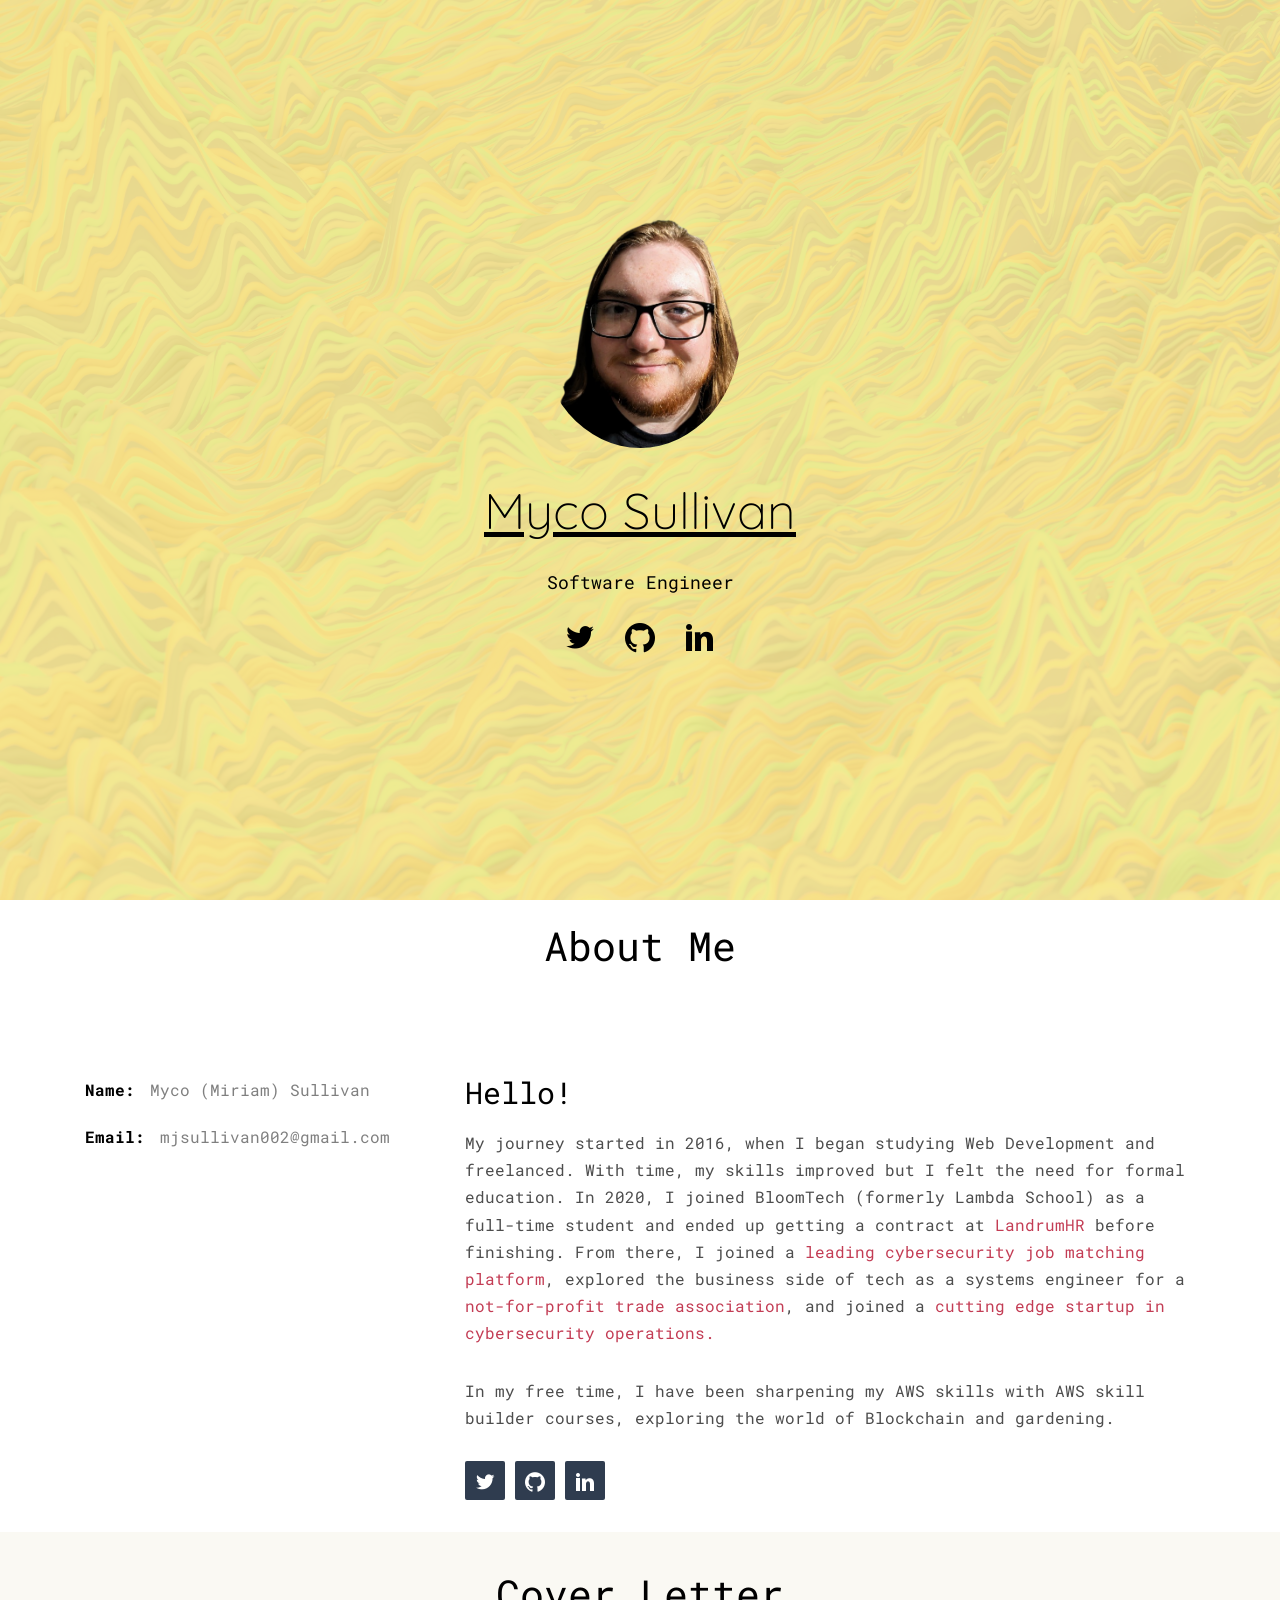
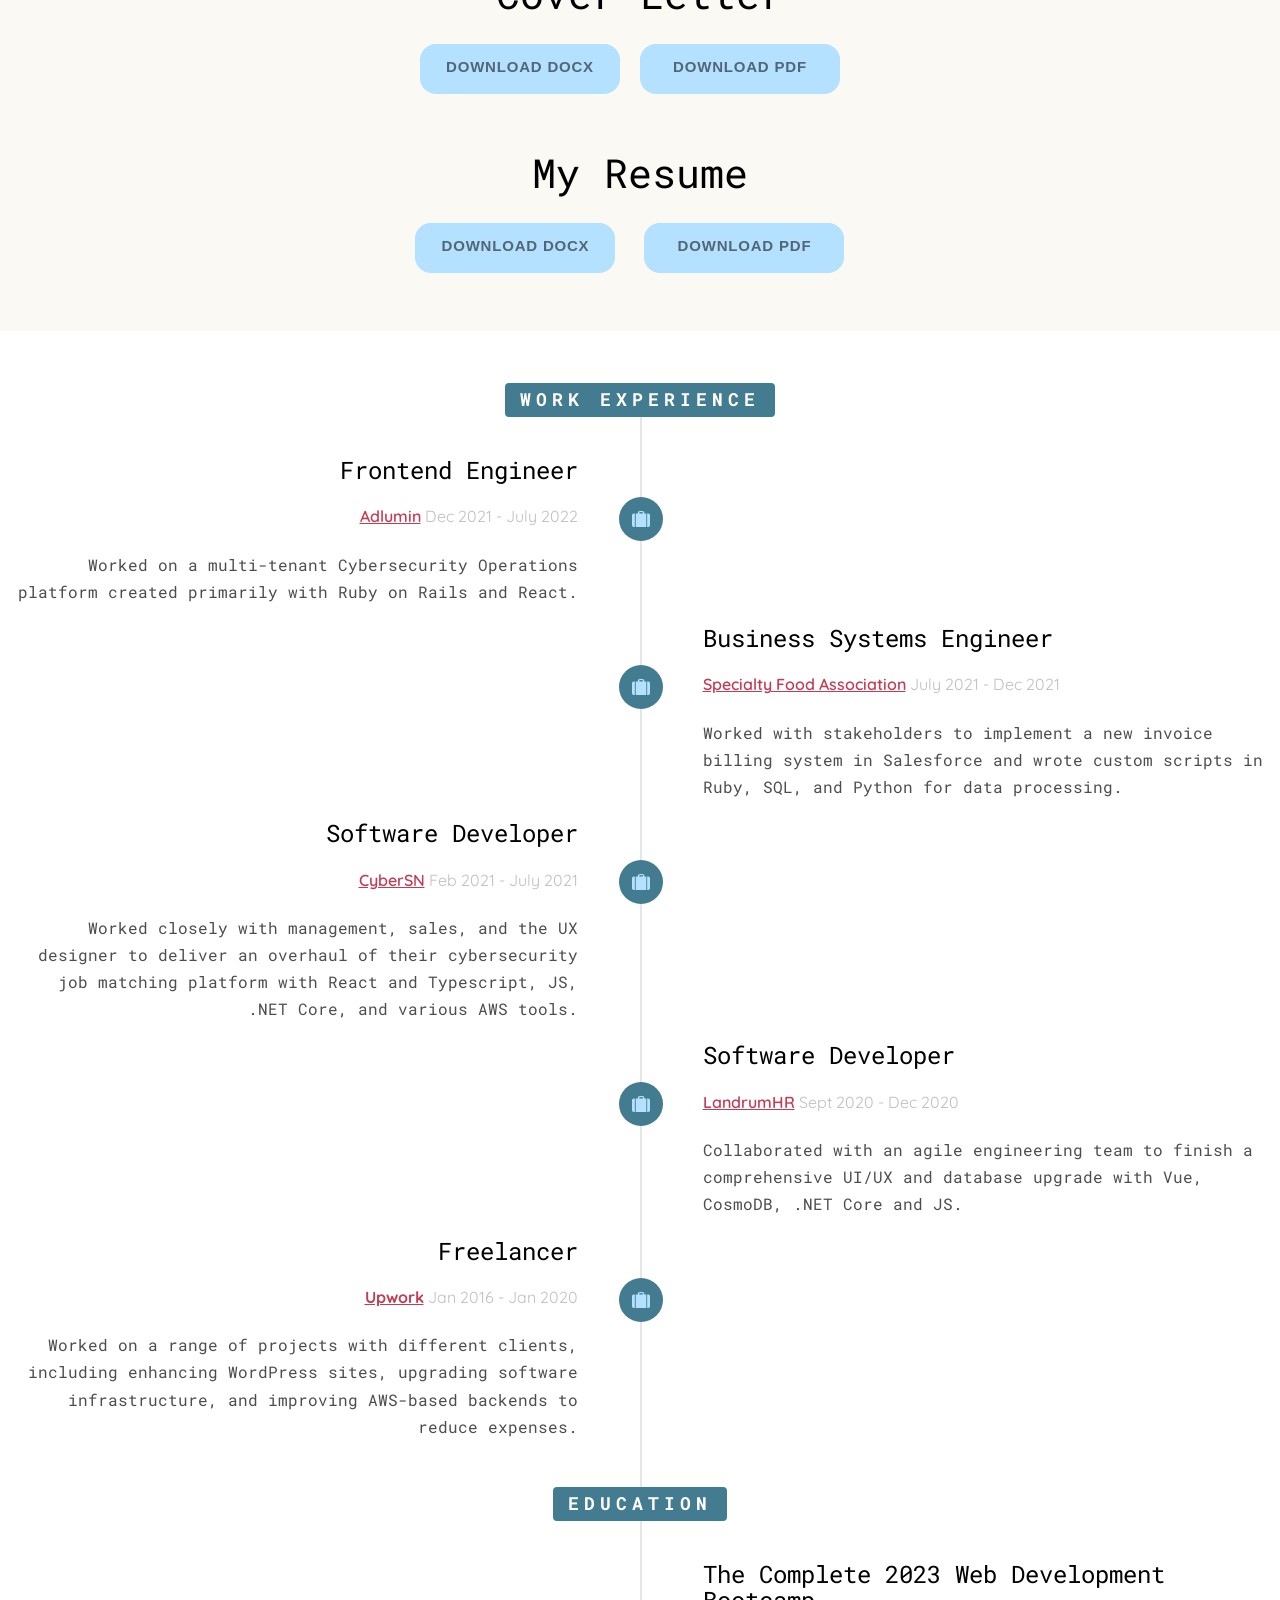
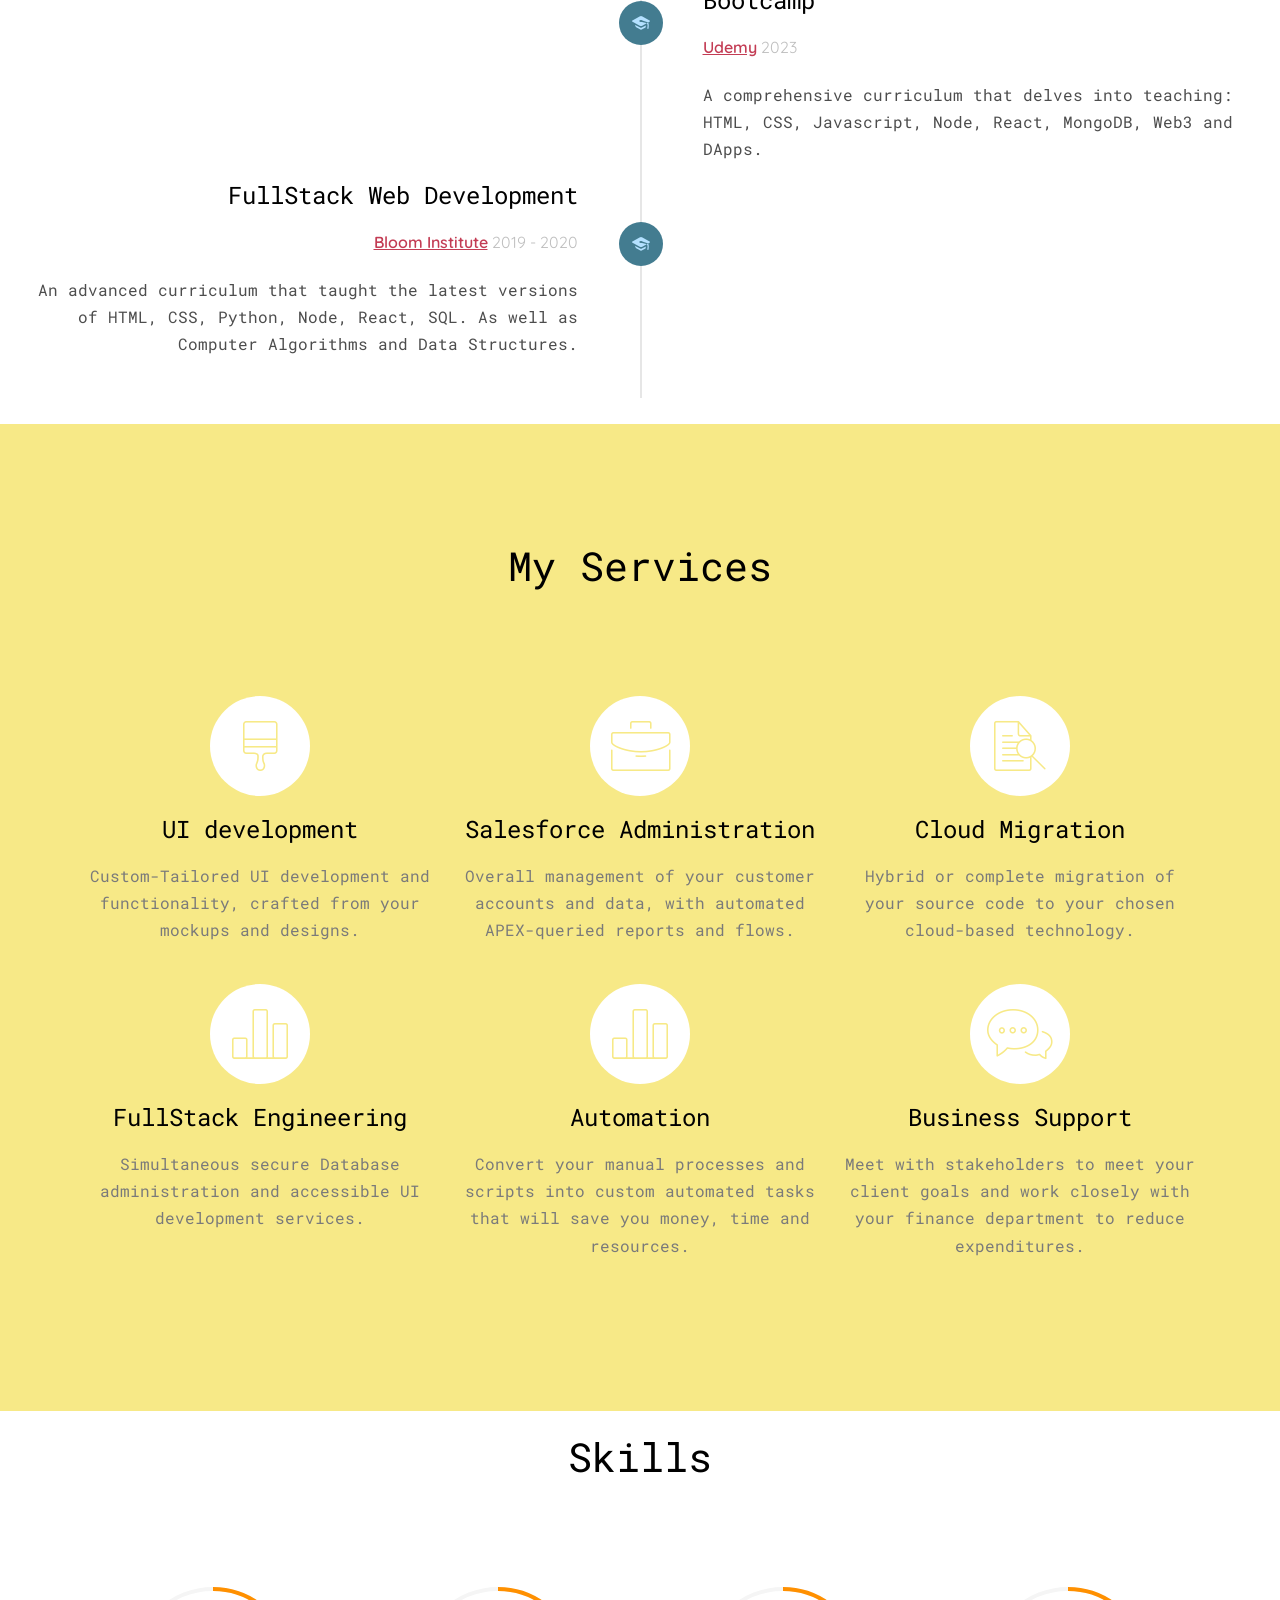
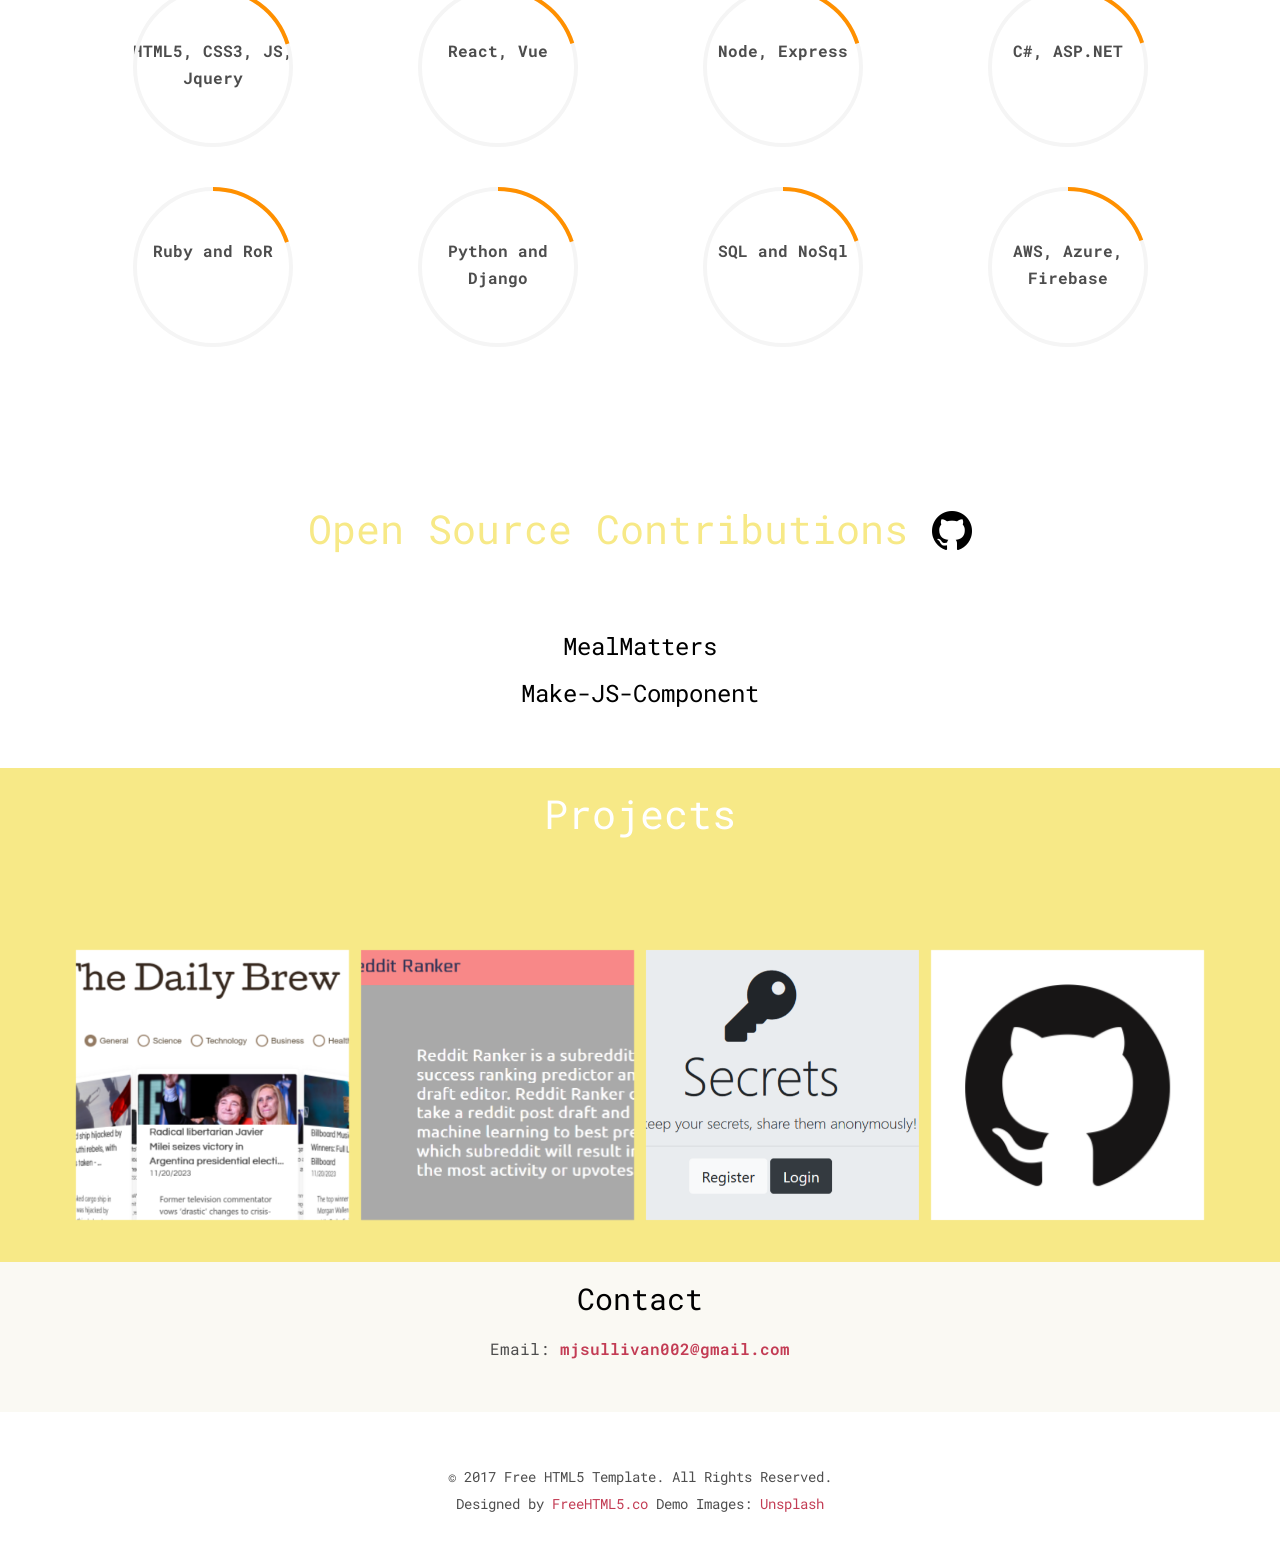
==== index.html @ 07362294 "Updated dates and added new resume" ====
<!DOCTYPE HTML>
<html>

<head>
  <meta charset="utf-8">
  <meta http-equiv="X-UA-Compatible" content="IE=edge">
  <title>Myco Sullivan Portfolio</title>
  <meta name="viewport" content="width=device-width, initial-scale=1">
  <meta name="description" content="Free HTML5 Website Template by freehtml5.co" />
  <meta name="keywords" content="free website templates, free html5, free template, free bootstrap, free website template, html5, css3, mobile first, responsive" />
  <meta name="author" content="freehtml5.co" />

  <!--
	//////////////////////////////////////////////////////

	FREE HTML5 TEMPLATE
	DESIGNED & DEVELOPED by FreeHTML5.co

	Website: 		http://freehtml5.co/
	Email: 			info@freehtml5.co
	Twitter: 		http://twitter.com/fh5co
	Facebook: 		https://www.facebook.com/fh5co

	//////////////////////////////////////////////////////
	 -->

  <!-- Facebook and Twitter integration -->
  <meta property="og:title" content="" />
  <meta property="og:image" content="" />
  <meta property="og:url" content="" />
  <meta property="og:site_name" content="" />
  <meta property="og:description" content="" />
  <meta name="twitter:title" content="" />
  <meta name="twitter:image" content="" />
  <meta name="twitter:url" content="" />
  <meta name="twitter:card" content="" />




  <!-- Animate.css -->
  <link rel="stylesheet" href="css/animate.css">
  <!-- Icomoon Icon Fonts-->
  <link rel="stylesheet" href="css/icomoon.css">
  <!-- Bootstrap  -->
  <link rel="stylesheet" href="css/bootstrap.css">

  <!-- Theme style  -->
  <link rel="stylesheet" href="css/style.css">

  <link rel="preconnect" href="https://fonts.googleapis.com">
  <link rel="preconnect" href="https://fonts.gstatic.com" crossorigin>
  <link href="https://fonts.googleapis.com/css2?family=Crete+Round&family=Open+Sans&family=Quicksand&family=Roboto+Mono:wght@300;400&display=swap" rel="stylesheet">

  <!-- Modernizr JS -->
  <script src="js/modernizr-2.6.2.min.js"></script>
  <!-- FOR IE9 below -->
  <!--[if lt IE 9]>
	<script src="js/respond.min.js"></script>
	<![endif]-->
  <style>
    .subtitleText {
      font-size: 18px !important;
    }
  </style>
</head>

<body>
  <div class="container-fluid">
    <div class="fh5co-loader"></div>
    <div id="page">
      <header id="fh5co-header" class="fh5co-cover js-fullheight full-width" role="banner" style="background-image:url(images/cover.jpg);" data-stellar-background-ratio="0.5">
        <div class="overlay"></div>
        <div class="container">
          <div class="row">
            <div class="col-md-8 col-md-offset-2 text-center">
              <div class="display-t js-fullheight">
                <div class="display-tc js-fullheight animate-box" data-animate-effect="fadeIn">
                  <div class="profile-thumb" style="background-image: url(images/compressed-nobg.png);">
                  </div>
                  <h1><span><u>Myco Sullivan</u></span></h1>
                  <h3 class="subtitleText"><span>Software Engineer</span></h3>
                  <p>
                  <ul class="fh5co-social-icons">
                    <li><a target="_blank" href="https://twitter.com/Myc_engineer"><i class="icon-twitter2"></i></a></li>
                    <li><a target="_blank" href="https://github.com/mjs001"><i class="icon-github2"></i></a></li>
                    <li><a target="_blank" href="https://www.linkedin.com/in/mycosullivan/"><i class="icon-linkedin2"></i></a></li>
                  </ul>
                  </p>
                </div>
              </div>
            </div>
          </div>
        </div>
      </header>
      <div id="fh5co-about" class="animate-box">
        <div class="container">
          <div class="row">
            <div class="col-md-8 col-md-offset-2 text-center fh5co-heading">
              <h2>About Me</h2>
            </div>
          </div>
          <div class="row">
            <div class="col-md-4">
              <ul class="info">
                <li><span class="first-block">Name:</span><span class="second-block">Myco (Miriam) Sullivan</span></li>
                <li><span class="first-block">Email:</span><span class="second-block">mjsullivan002<wbr id="lineBreakEmail">@gmail.com</span>
                </li>
              </ul>
            </div>
            <div class="col-md-8">
              <h2>Hello!</h2>
              <!--  -->

              <p>
                My journey started in 2016, when I began studying Web Development and freelanced. With time, my skills improved but I felt the need for formal education. In 2020,
                I joined BloomTech (formerly Lambda School) as a full-time student and ended up getting a contract at
                <a href="https://www.landrumhr.com/" target="_blank">LandrumHR</a> before finishing. From there, I
                joined a <a href="https://cybersn.com/" target="_blank">leading cybersecurity job matching
                  platform</a>, explored the business side of tech as a systems engineer for a <a href="https://www.specialtyfood.com/" target="_blank">not-for-profit trade association</a>, and
                joined a <a href="https://adlumin.com/" target="_blank">cutting edge startup in cybersecurity
                  operations.</a>
              </p>
              <p>In my free time, I have been sharpening my AWS skills with AWS skill builder courses,
                exploring the world of Blockchain and gardening.</p>
              <div class="row animate-box">
                <ul class="fh5co-social-icons">
                  <li><a target="_blank" href="https://twitter.com/Myc_engineer"><i class="icon-twitter2"></i></a></li>
                  <li><a target="_blank" href="https://github.com/mjs001"><i class="icon-github2"></i></a>
                  </li>
                  <li><a target="_blank" href="www.linkedin.com/in/mycosullivan"><i class="icon-linkedin2"></i></a></li>
                </ul>
              </div>
            </div>
          </div>
        </div>
        <div id="fh5c0-cover-letter-and-resume-container">
          <div id="fh5co-cover-letter" class="fh5co-bg-color">
            <div class="container">
              <div class="row animate-box">
                <div class="col-md-8 col-md-offset-2 text-center fh5co-heading cover-letter">
                  <h2>Cover Letter</h2>
                  <span class="container">
                    <a class="downloadBtn" href="https://mjs001.github.io/portfolio/cover-letter/Miriam-Sullivan-cover-letter-2024-no-phone.docx" download="Miriam-Sullivan-cover-letter-2024-no-phone.docx">Download
                      DOCX</a><a class="downloadBtn" href="https://mjs001.github.io/portfolio/cover-letter/Miriam-Sullivan-cover-letter-2024-no-phone.pdf" target="_blank" download="Miriam-Sullivan-cover-letter-2024-no-phone.pdf">Download
                      PDF</a></span>
                </div>
              </div>
            </div>
          </div>
          <div id="fh5co-resume" class="fh5co-bg-color">
            <div class="row animate-box">
              <div class="col-md-8 col-md-offset-2 text-center fh5co-heading resume">
                <h2>My Resume</h2>
                <span class="container"><a class="downloadBtn" href="https://mjs001.github.io/portfolio/resume/Miriam-Sullivan-Resume.docx" download="Miriam-Sullivan-Resume.docx">Download DOCX</a>
                  <a class="downloadBtn" href="https://mjs001.github.io/portfolio/resume/Miriam-Sullivan-Resume.pdf" target="_blank" download="Miriam-Sullivan-Resume.pdf">Download PDF</a></span>
              </div>
            </div>
          </div>
        </div>
        <div class="row">
          <div class="col-md-12 col-md-offset-0">
            <ul class="timeline">
              <li class="timeline-heading text-center animate-box">
                <div>
                  <h3>Work Experience</h3>
                </div>
              </li>
              <li class="animate-box timeline-unverted">
                <div class="timeline-badge"><i class="icon-suitcase"></i></div>
                <div class="timeline-panel">
                  <div class="timeline-heading">
                    <h3 class="timeline-title">Frontend Engineer</h3>
                    <span class="company"><a target="_blank" class="company-name" href="https://adlumin.com/"><u>Adlumin</u></a>
                      Dec 2021 - July 2022</span>
                  </div>
                  <div class="timeline-body">
                    <p>Worked on a multi-tenant Cybersecurity Operations platform
                      created
                      primarily with Ruby on Rails and React.</p>
                  </div>
                </div>
              </li>
              <li class="timeline-inverted animate-box">
                <div class="timeline-badge"><i class="icon-suitcase"></i></div>
                <div class="timeline-panel">
                  <div class="timeline-heading">
                    <h3 class="timeline-title">Business Systems Engineer</h3>
                    <span class="company"><a target="_blank" class="company-name" href="https://www.specialtyfood.com/"><u>Specialty Food
                          Association</u></a>
                      July 2021 - Dec 2021</span>
                  </div>
                  <div class="timeline-body">
                    <p>Worked with stakeholders to implement a new invoice billing
                      system in
                      Salesforce and wrote custom scripts in Ruby, SQL, and Python for
                      data
                      processing.</p>
                  </div>
                </div>
              </li>
              <li class="animate-box timeline-unverted">
                <div class="timeline-badge"><i class="icon-suitcase"></i></div>
                <div class="timeline-panel">
                  <div class="timeline-heading">
                    <h3 class="timeline-title">Software Developer</h3>
                    <span class="company"><a target="_blank" class="company-name" href="https://cybersn.com/"><u>CyberSN</u></a>
                      Feb 2021 - July 2021</span>
                  </div>
                  <div class="timeline-body">
                    <p>Worked closely with management, sales, and the UX designer to
                      deliver
                      an
                      overhaul of their cybersecurity job matching platform with React
                      and
                      Typescript, JS, .NET Core, and various AWS tools.</p>
                  </div>
                </div>
              </li>
              <li class="timeline-inverted animate-box">
                <div class="timeline-badge"><i class="icon-suitcase"></i></div>
                <div class="timeline-panel">
                  <div class="timeline-heading">
                    <h3 class="timeline-title">Software Developer</h3>
                    <span class="company"><a target="_blank" class="company-name" href="https://www.landrumhr.com/"><u>LandrumHR</u></a>
                      Sept 2020 - Dec 2020</span>
                  </div>
                  <div class="timeline-body">
                    <p>Collaborated with an agile engineering team to finish a
                      comprehensive
                      UI/UX and database upgrade with Vue, CosmoDB, .NET Core and JS.
                    </p>
                  </div>
                </div>
              </li>
              <li class="animate-box timeline-unverted">
                <div class="timeline-badge"><i class="icon-suitcase"></i></div>
                <div class="timeline-panel">
                  <div class="timeline-heading">
                    <h3 class="timeline-title">Freelancer</h3>
                    <span class="company"><u style="color: #c33c54; font-weight: bold;" class="company-name">Upwork</u>
                      Jan 2016 -
                      Jan 2020</span>
                  </div>
                  <div class="timeline-body">
                    <p>Worked on a range of projects with different clients, including enhancing WordPress sites, upgrading software infrastructure, and improving AWS-based backends to reduce expenses.</p>
                  </div>
                </div>
              </li>
              <br>
              <li class="timeline-heading text-center animate-box">
                <div>
                  <h3>Education</h3>
                </div>
              </li>
              <li class="timeline-inverted animate-box">
                <div class="timeline-badge"><i class="icon-graduation-cap"></i></div>
                <div class="timeline-panel">
                  <div class="timeline-heading">
                    <h3 class="timeline-title">The Complete 2023 Web Development
                      Bootcamp
                    </h3>
                    <span class="company"><a target="_blank" class="company-name" href="https://www.udemy.com/course/the-complete-web-development-bootcamp/"><u>Udemy</u></a>
                      2023</span>
                  </div>
                  <div class="timeline-body">
                    <p>A comprehensive curriculum that delves into teaching: HTML, CSS,
                      Javascript, Node, React, MongoDB, Web3 and DApps.</p>

                  </div>
                </div>
              </li>
              <li class="animate-box timeline-unverted">
                <div class="timeline-badge"><i class="icon-graduation-cap"></i></div>
                <div class="timeline-panel">
                  <div class="timeline-heading">
                    <h3 class="timeline-title">FullStack Web Development</h3>
                    <span class="company"><a target="_blank" class="company-name" href="https://www.bloomtech.com/"><u>Bloom Institute</u></a>
                      2019
                      - 2020</span>
                  </div>
                  <div class="timeline-body">
                    <p>An advanced curriculum that taught the latest versions of HTML,
                      CSS,
                      Python, Node, React, SQL. As well as Computer Algorithms and
                      Data
                      Structures.</p>
                  </div>
                </div>
              </li>
            </ul>
          </div>
        </div>
      </div>
      <div id="fh5co-features" class="animate-box">
        <div class="container">
          <div class="services-padding">
            <div class="row">
              <div class="col-md-8 col-md-offset-2 text-center fh5co-heading">
                <h2>My Services</h2>
              </div>
            </div>
            <div class="row">
              <div class="col-md-4 text-center">
                <div class="feature-left">
                  <span class="icon">
                    <i class="icon-paintbrush"></i>
                  </span>
                  <div class="feature-copy">
                    <h3>UI development</h3>
                    <p>Custom-Tailored UI development and functionality, crafted from your
                      mockups
                      and designs.</p>
                  </div>
                </div>
              </div>

              <div class="col-md-4 text-center">
                <div class="feature-left">
                  <span class="icon">
                    <i class="icon-briefcase"></i>
                  </span>
                  <div class="feature-copy">
                    <h3>Salesforce Administration</h3>
                    <p>Overall management of your customer accounts and data, with automated
                      APEX-queried reports and flows.</p>
                  </div>
                </div>

              </div>
              <div class="col-md-4 text-center">
                <div class="feature-left">
                  <span class="icon">
                    <i class="icon-search"></i>
                  </span>
                  <div class="feature-copy">
                    <h3>Cloud Migration</h3>
                    <p>Hybrid or complete migration of your source code to your chosen
                      cloud-based
                      technology.</p>
                  </div>
                </div>
              </div>
            </div>


            <div class="row">
              <div class="col-md-4 text-center">

                <div class="feature-left">
                  <span class="icon">
                    <i class="icon-bargraph"></i>
                  </span>
                  <div class="feature-copy">
                    <h3>FullStack Engineering</h3>
                    <p>Simultaneous secure Database administration and accessible UI
                      development
                      services.</p>
                  </div>
                </div>

              </div>


              <div class="col-md-4 text-center">

                <div class="feature-left">
                  <span class="icon">
                    <i class="icon-bargraph"></i>
                  </span>
                  <div class="feature-copy">
                    <h3>Automation</h3>
                    <p>Convert your manual processes and scripts into custom automated tasks
                      that
                      will save you money, time and resources.</p>
                  </div>
                </div>
              </div>

              <div class="col-md-4 text-center">
                <div class="feature-left">
                  <span class="icon">
                    <i class="icon-chat"></i>
                  </span>
                  <div class="feature-copy">
                    <h3>Business Support</h3>
                    <p>Meet with stakeholders to meet your client goals and work closely
                      with
                      your
                      finance department to reduce expenditures.</p>
                  </div>
                </div>
              </div>
            </div>
          </div>
        </div>
      </div>
      <div id="fh5co-skills" class="animate-box">
        <div class="container">
          <div class="row">
            <div class="col-md-8 col-md-offset-2 text-center fh5co-heading">
              <h2>Skills</h2>
            </div>
          </div>
          <div class="row row-pb-md">
            <div class="col-md-3 col-sm-6 col-xs-12 text-center">
              <div class="chart" data-percent="100"><span><strong>HTML5, CSS3, JS,
                    Jquery</strong></span>
              </div>
            </div>
            <div class="col-md-3 col-sm-6 col-xs-12 text-center">
              <div class="chart" data-percent="100"><span><strong>React, Vue</strong></span></div>
            </div>
            <div class="col-md-3 col-sm-6 col-xs-12 text-center">
              <div class="chart" data-percent="100"><span><strong>Node, Express</strong></span>
              </div>
            </div>
            <div class="col-md-3 col-sm-6 col-xs-12 text-center">
              <div class="chart" data-percent="100"><span><strong>C#, ASP.NET</strong></span>
              </div>
            </div>
            <div class="col-md-3 col-sm-6 col-xs-12 text-center">
              <div class="chart" data-percent="100"><span><strong>Ruby and RoR</strong></span>
              </div>
            </div>
            <div class="col-md-3 col-sm-6 col-xs-12 text-center">
              <div class="chart" data-percent="100"><span><strong>Python and
                    Django</strong></span>
              </div>
            </div>
            <div class="col-md-3 col-sm-6 col-xs-12 text-center">
              <div class="chart" data-percent="100"><span><strong>SQL and NoSql</strong></span>
              </div>
            </div>
            <div class="col-md-3 col-sm-6 col-xs-12 text-center">
              <div class="chart" data-percent="100"><span><strong>AWS, Azure,
                    Firebase</strong></span>
              </div>
            </div>
          </div>
        </div>
      </div>
    </div>
    <!-- OPEN SOURCE -->
    <!-- marker -->
    <div id="fh5co-open-source">
      <div class="container">
        <div class="services-padding">
          <div class="row">
            <div class="col-md-8 col-md-offset-2 text-center fh5co-heading">
              <h2>Open Source Contributions <a class="github-big" target="_blank" href="https://github.com/mjs001"><i class="icon-github2"></i></a></h2>

            </div>
            <div class="row">
              <ul class="col-md-8 col-md-offset-2 text-center">
                <li>
                  <a href="https://github.com/AnupK1234/MealMatters" target="_blank">
                    <h3 class="oSource">MealMatters</h3>
                  </a>
                </li>
                <li>
                  <a href="https://github.com/Giuliano1993/make-js-component" target="_blank">
                    <h3 class="oSource">Make-JS-Component</h3>
                  </a>
                </li>
              </ul>
            </div>
          </div>
        </div>
      </div>
    </div>
    <div id="fh5co-work" class="fh5co-bg-dark">
      <div class="container">
        <div class="row animate-box">
          <div class="col-md-8 col-md-offset-2 text-center fh5co-heading">
            <h2>Projects</h2>
          </div>
        </div>
        <!-- NEEDS WORK -->
        <div class="row">
          <div class="col-md-3 text-center col-padding animate-box">
            <a href="https://thedailybrew.onrender.com/" target="_blank" class="work" style="background-image: url('images/dailyBrew.png');">
              <div class="desc">
                <h3>The Daily Brew</h3>
              </div>
            </a>
          </div>
          <div class="col-md-3 text-center col-padding animate-box">
            <a href="https://reddit-ranker.netlify.app/" target="_blank" class="work" style="background-image: url('images/redditRanker.png');">
              <div class="desc">
                <h3>Reddit Ranker</h3>
              </div>
            </a>
          </div>
          <div class="col-md-3 text-center col-padding animate-box">
            <a href="https://github.com/mjs001/Secrets-oauth-test" target="_blank" class="work" style="background-image: url(images/68747470733a2f2f692e6962622e636f2f67334c4b7936632f736563726574732d6f617574682e706e67.png);">
              <div class="desc">
                <h3>Secrets Oauth</h3>
              </div>
            </a>
          </div>
          <div class="col-md-3 text-center col-padding animate-box">
            <a href="https://github.com/mjs001" target="_blank" class="work" style="background-image: url(images/github.png);">
              <div class="desc">
                <h3>See More on my Github</h3>
              </div>
            </a>
          </div>
        </div>
      </div>
    </div>

    <div id="fh5co-consult">
      <div>
        <h2 class="text-center">Contact</h2>
        <p class="email text-center">Email: <a class="contact" href="mailto:mjsullivan002@gmail.com">mjsullivan002@gmail.com</a></p>
      </div>
    </div>
    <div id="fh5co-footer">
      <div class="container">
        <div class="row">
          <div class="col-md-12">
            <small>&copy; 2017 Free HTML5 Template. All Rights Reserved. <br>Designed by <a href="http://freehtml5.co" target="_blank">FreeHTML5.co</a> Demo Images: <a href="http://unsplash.com" target="_blank">Unsplash</a></small>
          </div>
        </div>
      </div>
    </div>


    <div class="gototop js-top">
      <a href="#" class="js-gotop"><i class="icon-arrow-up22"></i></a>
    </div>
  </div>
  <!-- jQuery -->
  <script src="js/jquery.min.js"></script>
  <!-- jQuery Easing -->
  <script src="js/jquery.easing.1.3.js"></script>
  <!-- Bootstrap -->
  <script src="js/bootstrap.min.js"></script>
  <!-- Waypoints -->
  <script src="js/jquery.waypoints.min.js"></script>
  <!-- Stellar Parallax -->
  <script src="js/jquery.stellar.min.js"></script>
  <!-- Easy PieChart -->
  <script src="js/jquery.easypiechart.min.js"></script>
  <!-- Main -->
  <script src="js/main.js"></script>

</body>

</html>
---- css/icomoon.css ----
@font-face {
    font-family: 'icomoon';
    src:    url('fonts/icomoon.eot?1oniuf');
    src:    url('fonts/icomoon.eot?1oniuf#iefix') format('embedded-opentype'),
        url('fonts/icomoon.ttf?1oniuf') format('truetype'),
        url('fonts/icomoon.woff?1oniuf') format('woff'),
        url('fonts/icomoon.svg?1oniuf#icomoon') format('svg');
    font-weight: normal;
    font-style: normal;
}

[class^="icon-"], [class*=" icon-"] {
    /* use !important to prevent issues with browser extensions that change fonts */
    font-family: 'icomoon' !important;
    speak: none;
    font-style: normal;
    font-weight: normal;
    font-variant: normal;
    text-transform: none;
    line-height: 1;

    /* Better Font Rendering =========== */
    -webkit-font-smoothing: antialiased;
    -moz-osx-font-smoothing: grayscale;
}

.icon-mobile:before {
    content: "\e000";
}
.icon-laptop:before {
    content: "\e001";
}
.icon-desktop:before {
    content: "\e002";
}
.icon-tablet:before {
    content: "\e003";
}
.icon-phone:before {
    content: "\e004";
}
.icon-document:before {
    content: "\e005";
}
.icon-documents:before {
    content: "\e006";
}
.icon-search:before {
    content: "\e007";
}
.icon-clipboard:before {
    content: "\e008";
}
.icon-newspaper:before {
    content: "\e009";
}
.icon-notebook:before {
    content: "\e00a";
}
.icon-book-open:before {
    content: "\e00b";
}
.icon-browser:before {
    content: "\e00c";
}
.icon-calendar:before {
    content: "\e00d";
}
.icon-presentation:before {
    content: "\e00e";
}
.icon-picture:before {
    content: "\e00f";
}
.icon-pictures:before {
    content: "\e010";
}
.icon-video:before {
    content: "\e011";
}
.icon-camera:before {
    content: "\e012";
}
.icon-printer:before {
    content: "\e013";
}
.icon-toolbox:before {
    content: "\e014";
}
.icon-briefcase:before {
    content: "\e015";
}
.icon-wallet:before {
    content: "\e016";
}
.icon-gift:before {
    content: "\e017";
}
.icon-bargraph:before {
    content: "\e018";
}
.icon-grid:before {
    content: "\e019";
}
.icon-expand:before {
    content: "\e01a";
}
.icon-focus:before {
    content: "\e01b";
}
.icon-edit:before {
    content: "\e01c";
}
.icon-adjustments:before {
    content: "\e01d";
}
.icon-ribbon:before {
    content: "\e01e";
}
.icon-hourglass:before {
    content: "\e01f";
}
.icon-lock:before {
    content: "\e020";
}
.icon-megaphone:before {
    content: "\e021";
}
.icon-shield:before {
    content: "\e022";
}
.icon-trophy:before {
    content: "\e023";
}
.icon-flag:before {
    content: "\e024";
}
.icon-map:before {
    content: "\e025";
}
.icon-puzzle:before {
    content: "\e026";
}
.icon-basket:before {
    content: "\e027";
}
.icon-envelope:before {
    content: "\e028";
}
.icon-streetsign:before {
    content: "\e029";
}
.icon-telescope:before {
    content: "\e02a";
}
.icon-gears:before {
    content: "\e02b";
}
.icon-key:before {
    content: "\e02c";
}
.icon-paperclip:before {
    content: "\e02d";
}
.icon-attachment:before {
    content: "\e02e";
}
.icon-pricetags:before {
    content: "\e02f";
}
.icon-lightbulb:before {
    content: "\e030";
}
.icon-layers:before {
    content: "\e031";
}
.icon-pencil:before {
    content: "\e032";
}
.icon-tools:before {
    content: "\e033";
}
.icon-tools-2:before {
    content: "\e034";
}
.icon-scissors:before {
    content: "\e035";
}
.icon-paintbrush:before {
    content: "\e036";
}
.icon-magnifying-glass:before {
    content: "\e037";
}
.icon-circle-compass:before {
    content: "\e038";
}
.icon-linegraph:before {
    content: "\e039";
}
.icon-mic:before {
    content: "\e03a";
}
.icon-strategy:before {
    content: "\e03b";
}
.icon-beaker:before {
    content: "\e03c";
}
.icon-caution:before {
    content: "\e03d";
}
.icon-recycle:before {
    content: "\e03e";
}
.icon-anchor:before {
    content: "\e03f";
}
.icon-profile-male:before {
    content: "\e040";
}
.icon-profile-female:before {
    content: "\e041";
}
.icon-bike:before {
    content: "\e042";
}
.icon-wine:before {
    content: "\e043";
}
.icon-hotairballoon:before {
    content: "\e044";
}
.icon-globe:before {
    content: "\e045";
}
.icon-genius:before {
    content: "\e046";
}
.icon-map-pin:before {
    content: "\e047";
}
.icon-dial:before {
    content: "\e048";
}
.icon-chat:before {
    content: "\e049";
}
.icon-heart:before {
    content: "\e04a";
}
.icon-cloud:before {
    content: "\e04b";
}
.icon-upload:before {
    content: "\e04c";
}
.icon-download:before {
    content: "\e04d";
}
.icon-target:before {
    content: "\e04e";
}
.icon-hazardous:before {
    content: "\e04f";
}
.icon-piechart:before {
    content: "\e050";
}
.icon-speedometer:before {
    content: "\e051";
}
.icon-global:before {
    content: "\e052";
}
.icon-compass:before {
    content: "\e053";
}
.icon-lifesaver:before {
    content: "\e054";
}
.icon-clock:before {
    content: "\e055";
}
.icon-aperture:before {
    content: "\e056";
}
.icon-quote:before {
    content: "\e057";
}
.icon-scope:before {
    content: "\e058";
}
.icon-alarmclock:before {
    content: "\e059";
}
.icon-refresh:before {
    content: "\e05a";
}
.icon-happy:before {
    content: "\e05b";
}
.icon-sad:before {
    content: "\e05c";
}
.icon-facebook:before {
    content: "\e05d";
}
.icon-twitter:before {
    content: "\e05e";
}
.icon-googleplus:before {
    content: "\e05f";
}
.icon-rss:before {
    content: "\e060";
}
.icon-tumblr:before {
    content: "\e061";
}
.icon-linkedin:before {
    content: "\e062";
}
.icon-dribbble:before {
    content: "\e063";
}
.icon-box2:before {
    content: "\ea82";
}
.icon-write:before {
    content: "\ea83";
}
.icon-clock2:before {
    content: "\ea84";
}
.icon-reply2:before {
    content: "\ea85";
}
.icon-reply-all2:before {
    content: "\ea86";
}
.icon-forward2:before {
    content: "\ea87";
}
.icon-flag2:before {
    content: "\ea88";
}
.icon-search2:before {
    content: "\ea89";
}
.icon-trash2:before {
    content: "\ea8a";
}
.icon-envelope2:before {
    content: "\ea8b";
}
.icon-bubble:before {
    content: "\ea8c";
}
.icon-bubbles:before {
    content: "\ea8d";
}
.icon-user2:before {
    content: "\ea8e";
}
.icon-users2:before {
    content: "\ea8f";
}
.icon-cloud2:before {
    content: "\ea90";
}
.icon-download2:before {
    content: "\ea91";
}
.icon-upload2:before {
    content: "\ea92";
}
.icon-rain:before {
    content: "\ea93";
}
.icon-sun:before {
    content: "\ea94";
}
.icon-moon2:before {
    content: "\ea95";
}
.icon-bell2:before {
    content: "\ea96";
}
.icon-folder2:before {
    content: "\ea97";
}
.icon-pin2:before {
    content: "\ea98";
}
.icon-sound2:before {
    content: "\ea99";
}
.icon-microphone:before {
    content: "\ea9a";
}
.icon-camera2:before {
    content: "\ea9b";
}
.icon-image2:before {
    content: "\ea9c";
}
.icon-cog2:before {
    content: "\ea9d";
}
.icon-calendar2:before {
    content: "\ea9e";
}
.icon-book2:before {
    content: "\ea9f";
}
.icon-map-marker:before {
    content: "\eaa0";
}
.icon-store:before {
    content: "\eaa1";
}
.icon-support:before {
    content: "\eaa2";
}
.icon-tag2:before {
    content: "\eaa3";
}
.icon-heart2:before {
    content: "\eaa4";
}
.icon-video-camera:before {
    content: "\eaa5";
}
.icon-trophy2:before {
    content: "\eaa6";
}
.icon-cart:before {
    content: "\eaa7";
}
.icon-eye2:before {
    content: "\eaa8";
}
.icon-cancel:before {
    content: "\eaa9";
}
.icon-chart:before {
    content: "\eaaa";
}
.icon-target2:before {
    content: "\eaab";
}
.icon-printer2:before {
    content: "\eaac";
}
.icon-location2:before {
    content: "\eaad";
}
.icon-bookmark2:before {
    content: "\eaae";
}
.icon-monitor:before {
    content: "\eaaf";
}
.icon-cross2:before {
    content: "\eab0";
}
.icon-plus2:before {
    content: "\eab1";
}
.icon-left:before {
    content: "\eab2";
}
.icon-up:before {
    content: "\eab3";
}
.icon-browser2:before {
    content: "\eab4";
}
.icon-windows:before {
    content: "\eab5";
}
.icon-switch2:before {
    content: "\eab6";
}
.icon-dashboard:before {
    content: "\eab7";
}
.icon-play:before {
    content: "\eab8";
}
.icon-fast-forward:before {
    content: "\eab9";
}
.icon-next:before {
    content: "\eaba";
}
.icon-refresh2:before {
    content: "\eabb";
}
.icon-film:before {
    content: "\eabc";
}
.icon-home2:before {
    content: "\eabd";
}
.icon-add-to-list:before {
    content: "\e901";
}
.icon-classic-computer:before {
    content: "\e902";
}
.icon-controller-fast-backward:before {
    content: "\e903";
}
.icon-creative-commons-attribution:before {
    content: "\e904";
}
.icon-creative-commons-noderivs:before {
    content: "\e905";
}
.icon-creative-commons-noncommercial-eu:before {
    content: "\e906";
}
.icon-creative-commons-noncommercial-us:before {
    content: "\e907";
}
.icon-creative-commons-public-domain:before {
    content: "\e908";
}
.icon-creative-commons-remix:before {
    content: "\e909";
}
.icon-creative-commons-share:before {
    content: "\e90a";
}
.icon-creative-commons-sharealike:before {
    content: "\e90b";
}
.icon-creative-commons:before {
    content: "\e90c";
}
.icon-document-landscape:before {
    content: "\e90d";
}
.icon-remove-user:before {
    content: "\e90e";
}
.icon-warning:before {
    content: "\e90f";
}
.icon-arrow-bold-down:before {
    content: "\e910";
}
.icon-arrow-bold-left:before {
    content: "\e911";
}
.icon-arrow-bold-right:before {
    content: "\e912";
}
.icon-arrow-bold-up:before {
    content: "\e913";
}
.icon-arrow-down:before {
    content: "\e914";
}
.icon-arrow-left:before {
    content: "\e915";
}
.icon-arrow-long-down:before {
    content: "\e916";
}
.icon-arrow-long-left:before {
    content: "\e917";
}
.icon-arrow-long-right:before {
    content: "\e918";
}
.icon-arrow-long-up:before {
    content: "\e919";
}
.icon-arrow-right:before {
    content: "\e91a";
}
.icon-arrow-up:before {
    content: "\e91b";
}
.icon-arrow-with-circle-down:before {
    content: "\e91c";
}
.icon-arrow-with-circle-left:before {
    content: "\e91d";
}
.icon-arrow-with-circle-right:before {
    content: "\e91e";
}
.icon-arrow-with-circle-up:before {
    content: "\e91f";
}
.icon-bookmark:before {
    content: "\e920";
}
.icon-bookmarks:before {
    content: "\e921";
}
.icon-chevron-down:before {
    content: "\e922";
}
.icon-chevron-left:before {
    content: "\e923";
}
.icon-chevron-right:before {
    content: "\e924";
}
.icon-chevron-small-down:before {
    content: "\e925";
}
.icon-chevron-small-left:before {
    content: "\e926";
}
.icon-chevron-small-right:before {
    content: "\e927";
}
.icon-chevron-small-up:before {
    content: "\e928";
}
.icon-chevron-thin-down:before {
    content: "\e929";
}
.icon-chevron-thin-left:before {
    content: "\e92a";
}
.icon-chevron-thin-right:before {
    content: "\e92b";
}
.icon-chevron-thin-up:before {
    content: "\e92c";
}
.icon-chevron-up:before {
    content: "\e92d";
}
.icon-chevron-with-circle-down:before {
    content: "\e92e";
}
.icon-chevron-with-circle-left:before {
    content: "\e92f";
}
.icon-chevron-with-circle-right:before {
    content: "\e930";
}
.icon-chevron-with-circle-up:before {
    content: "\e931";
}
.icon-cloud3:before {
    content: "\e932";
}
.icon-controller-fast-forward:before {
    content: "\e933";
}
.icon-controller-jump-to-start:before {
    content: "\e934";
}
.icon-controller-next:before {
    content: "\e935";
}
.icon-controller-paus:before {
    content: "\e936";
}
.icon-controller-play:before {
    content: "\e937";
}
.icon-controller-record:before {
    content: "\e938";
}
.icon-controller-stop:before {
    content: "\e939";
}
.icon-controller-volume:before {
    content: "\e93a";
}
.icon-dot-single:before {
    content: "\e93b";
}
.icon-dots-three-horizontal:before {
    content: "\e93c";
}
.icon-dots-three-vertical:before {
    content: "\e93d";
}
.icon-dots-two-horizontal:before {
    content: "\e93e";
}
.icon-dots-two-vertical:before {
    content: "\e93f";
}
.icon-download3:before {
    content: "\e940";
}
.icon-emoji-flirt:before {
    content: "\e941";
}
.icon-flow-branch:before {
    content: "\e942";
}
.icon-flow-cascade:before {
    content: "\e943";
}
.icon-flow-line:before {
    content: "\e944";
}
.icon-flow-parallel:before {
    content: "\e945";
}
.icon-flow-tree:before {
    content: "\e946";
}
.icon-install:before {
    content: "\e947";
}
.icon-layers2:before {
    content: "\e948";
}
.icon-open-book:before {
    content: "\e949";
}
.icon-resize-100:before {
    content: "\e94a";
}
.icon-resize-full-screen:before {
    content: "\e94b";
}
.icon-save:before {
    content: "\e94c";
}
.icon-select-arrows:before {
    content: "\e94d";
}
.icon-sound-mute:before {
    content: "\e94e";
}
.icon-sound:before {
    content: "\e94f";
}
.icon-trash:before {
    content: "\e950";
}
.icon-triangle-down:before {
    content: "\e951";
}
.icon-triangle-left:before {
    content: "\e952";
}
.icon-triangle-right:before {
    content: "\e953";
}
.icon-triangle-up:before {
    content: "\e954";
}
.icon-uninstall:before {
    content: "\e955";
}
.icon-upload-to-cloud:before {
    content: "\e956";
}
.icon-upload3:before {
    content: "\e957";
}
.icon-add-user:before {
    content: "\e958";
}
.icon-address:before {
    content: "\e959";
}
.icon-adjust:before {
    content: "\e95a";
}
.icon-air:before {
    content: "\e95b";
}
.icon-aircraft-landing:before {
    content: "\e95c";
}
.icon-aircraft-take-off:before {
    content: "\e95d";
}
.icon-aircraft:before {
    content: "\e95e";
}
.icon-align-bottom:before {
    content: "\e95f";
}
.icon-align-horizontal-middle:before {
    content: "\e960";
}
.icon-align-left:before {
    content: "\e961";
}
.icon-align-right:before {
    content: "\e962";
}
.icon-align-top:before {
    content: "\e963";
}
.icon-align-vertical-middle:before {
    content: "\e964";
}
.icon-archive:before {
    content: "\e965";
}
.icon-area-graph:before {
    content: "\e966";
}
.icon-attachment2:before {
    content: "\e967";
}
.icon-awareness-ribbon:before {
    content: "\e968";
}
.icon-back-in-time:before {
    content: "\e969";
}
.icon-back:before {
    content: "\e96a";
}
.icon-bar-graph:before {
    content: "\e96b";
}
.icon-battery:before {
    content: "\e96c";
}
.icon-beamed-note:before {
    content: "\e96d";
}
.icon-bell:before {
    content: "\e96e";
}
.icon-blackboard:before {
    content: "\e96f";
}
.icon-block:before {
    content: "\e970";
}
.icon-book:before {
    content: "\e971";
}
.icon-bowl:before {
    content: "\e972";
}
.icon-box:before {
    content: "\e973";
}
.icon-briefcase2:before {
    content: "\e974";
}
.icon-browser3:before {
    content: "\e975";
}
.icon-brush:before {
    content: "\e976";
}
.icon-bucket:before {
    content: "\e977";
}
.icon-cake:before {
    content: "\e978";
}
.icon-calculator:before {
    content: "\e979";
}
.icon-calendar3:before {
    content: "\e97a";
}
.icon-camera3:before {
    content: "\e97b";
}
.icon-ccw:before {
    content: "\e97c";
}
.icon-chat2:before {
    content: "\e97d";
}
.icon-check:before {
    content: "\e97e";
}
.icon-circle-with-cross:before {
    content: "\e97f";
}
.icon-circle-with-minus:before {
    content: "\e980";
}
.icon-circle-with-plus:before {
    content: "\e981";
}
.icon-circle:before {
    content: "\e982";
}
.icon-circular-graph:before {
    content: "\e983";
}
.icon-clapperboard:before {
    content: "\e984";
}
.icon-clipboard2:before {
    content: "\e985";
}
.icon-clock3:before {
    content: "\e986";
}
.icon-code:before {
    content: "\e987";
}
.icon-cog:before {
    content: "\e988";
}
.icon-colours:before {
    content: "\e989";
}
.icon-compass2:before {
    content: "\e98a";
}
.icon-copy:before {
    content: "\e98b";
}
.icon-credit-card:before {
    content: "\e98c";
}
.icon-credit:before {
    content: "\e98d";
}
.icon-cross:before {
    content: "\e98e";
}
.icon-cup:before {
    content: "\e98f";
}
.icon-cw:before {
    content: "\e990";
}
.icon-cycle:before {
    content: "\e991";
}
.icon-database:before {
    content: "\e992";
}
.icon-dial-pad:before {
    content: "\e993";
}
.icon-direction:before {
    content: "\e994";
}
.icon-document2:before {
    content: "\e995";
}
.icon-documents2:before {
    content: "\e996";
}
.icon-drink:before {
    content: "\e997";
}
.icon-drive:before {
    content: "\e998";
}
.icon-drop:before {
    content: "\e999";
}
.icon-edit2:before {
    content: "\e99a";
}
.icon-email:before {
    content: "\e99b";
}
.icon-emoji-happy:before {
    content: "\e99c";
}
.icon-emoji-neutral:before {
    content: "\e99d";
}
.icon-emoji-sad:before {
    content: "\e99e";
}
.icon-erase:before {
    content: "\e99f";
}
.icon-eraser:before {
    content: "\e9a0";
}
.icon-export:before {
    content: "\e9a1";
}
.icon-eye:before {
    content: "\e9a2";
}
.icon-feather:before {
    content: "\e9a3";
}
.icon-flag3:before {
    content: "\e9a4";
}
.icon-flash:before {
    content: "\e9a5";
}
.icon-flashlight:before {
    content: "\e9a6";
}
.icon-flat-brush:before {
    content: "\e9a7";
}
.icon-folder-images:before {
    content: "\e9a8";
}
.icon-folder-music:before {
    content: "\e9a9";
}
.icon-folder-video:before {
    content: "\e9aa";
}
.icon-folder:before {
    content: "\e9ab";
}
.icon-forward:before {
    content: "\e9ac";
}
.icon-funnel:before {
    content: "\e9ad";
}
.icon-game-controller:before {
    content: "\e9ae";
}
.icon-gauge:before {
    content: "\e9af";
}
.icon-globe2:before {
    content: "\e9b0";
}
.icon-graduation-cap:before {
    content: "\e9b1";
}
.icon-grid2:before {
    content: "\e9b2";
}
.icon-hair-cross:before {
    content: "\e9b3";
}
.icon-hand:before {
    content: "\e9b4";
}
.icon-heart-outlined:before {
    content: "\e9b5";
}
.icon-heart3:before {
    content: "\e9b6";
}
.icon-help-with-circle:before {
    content: "\e9b7";
}
.icon-help:before {
    content: "\e9b8";
}
.icon-home:before {
    content: "\e9b9";
}
.icon-hour-glass:before {
    content: "\e9ba";
}
.icon-image-inverted:before {
    content: "\e9bb";
}
.icon-image:before {
    content: "\e9bc";
}
.icon-images:before {
    content: "\e9bd";
}
.icon-inbox:before {
    content: "\e9be";
}
.icon-infinity:before {
    content: "\e9bf";
}
.icon-info-with-circle:before {
    content: "\e9c0";
}
.icon-info:before {
    content: "\e9c1";
}
.icon-key2:before {
    content: "\e9c2";
}
.icon-keyboard:before {
    content: "\e9c3";
}
.icon-lab-flask:before {
    content: "\e9c4";
}
.icon-landline:before {
    content: "\e9c5";
}
.icon-language:before {
    content: "\e9c6";
}
.icon-laptop2:before {
    content: "\e9c7";
}
.icon-leaf:before {
    content: "\e9c8";
}
.icon-level-down:before {
    content: "\e9c9";
}
.icon-level-up:before {
    content: "\e9ca";
}
.icon-lifebuoy:before {
    content: "\e9cb";
}
.icon-light-bulb:before {
    content: "\e9cc";
}
.icon-light-down:before {
    content: "\e9cd";
}
.icon-light-up:before {
    content: "\e9ce";
}
.icon-line-graph:before {
    content: "\e9cf";
}
.icon-link:before {
    content: "\e9d0";
}
.icon-list:before {
    content: "\e9d1";
}
.icon-location-pin:before {
    content: "\e9d2";
}
.icon-location:before {
    content: "\e9d3";
}
.icon-lock-open:before {
    content: "\e9d4";
}
.icon-lock2:before {
    content: "\e9d5";
}
.icon-log-out:before {
    content: "\e9d6";
}
.icon-login:before {
    content: "\e9d7";
}
.icon-loop:before {
    content: "\e9d8";
}
.icon-magnet:before {
    content: "\e9d9";
}
.icon-magnifying-glass2:before {
    content: "\e9da";
}
.icon-mail:before {
    content: "\e9db";
}
.icon-man:before {
    content: "\e9dc";
}
.icon-map2:before {
    content: "\e9dd";
}
.icon-mask:before {
    content: "\e9de";
}
.icon-medal:before {
    content: "\e9df";
}
.icon-megaphone2:before {
    content: "\e9e0";
}
.icon-menu:before {
    content: "\e9e1";
}
.icon-message:before {
    content: "\e9e2";
}
.icon-mic2:before {
    content: "\e9e3";
}
.icon-minus:before {
    content: "\e9e4";
}
.icon-mobile2:before {
    content: "\e9e5";
}
.icon-modern-mic:before {
    content: "\e9e6";
}
.icon-moon:before {
    content: "\e9e7";
}
.icon-mouse:before {
    content: "\e9e8";
}
.icon-music:before {
    content: "\e9e9";
}
.icon-network:before {
    content: "\e9ea";
}
.icon-new-message:before {
    content: "\e9eb";
}
.icon-new:before {
    content: "\e9ec";
}
.icon-news:before {
    content: "\e9ed";
}
.icon-note:before {
    content: "\e9ee";
}
.icon-notification:before {
    content: "\e9ef";
}
.icon-old-mobile:before {
    content: "\e9f0";
}
.icon-old-phone:before {
    content: "\e9f1";
}
.icon-palette:before {
    content: "\e9f2";
}
.icon-paper-plane:before {
    content: "\e9f3";
}
.icon-pencil2:before {
    content: "\e9f4";
}
.icon-phone2:before {
    content: "\e9f5";
}
.icon-pie-chart:before {
    content: "\e9f6";
}
.icon-pin:before {
    content: "\e9f7";
}
.icon-plus:before {
    content: "\e9f8";
}
.icon-popup:before {
    content: "\e9f9";
}
.icon-power-plug:before {
    content: "\e9fa";
}
.icon-price-ribbon:before {
    content: "\e9fb";
}
.icon-price-tag:before {
    content: "\e9fc";
}
.icon-print:before {
    content: "\e9fd";
}
.icon-progress-empty:before {
    content: "\e9fe";
}
.icon-progress-full:before {
    content: "\e9ff";
}
.icon-progress-one:before {
    content: "\ea00";
}
.icon-progress-two:before {
    content: "\ea01";
}
.icon-publish:before {
    content: "\ea02";
}
.icon-quote2:before {
    content: "\ea03";
}
.icon-radio:before {
    content: "\ea04";
}
.icon-reply-all:before {
    content: "\ea05";
}
.icon-reply:before {
    content: "\ea06";
}
.icon-retweet:before {
    content: "\ea07";
}
.icon-rocket:before {
    content: "\ea08";
}
.icon-round-brush:before {
    content: "\ea09";
}
.icon-rss2:before {
    content: "\ea0a";
}
.icon-ruler:before {
    content: "\ea0b";
}
.icon-scissors2:before {
    content: "\ea0c";
}
.icon-share-alternitive:before {
    content: "\ea0d";
}
.icon-share:before {
    content: "\ea0e";
}
.icon-shareable:before {
    content: "\ea0f";
}
.icon-shield2:before {
    content: "\ea10";
}
.icon-shop:before {
    content: "\ea11";
}
.icon-shopping-bag:before {
    content: "\ea12";
}
.icon-shopping-basket:before {
    content: "\ea13";
}
.icon-shopping-cart:before {
    content: "\ea14";
}
.icon-shuffle:before {
    content: "\ea15";
}
.icon-signal:before {
    content: "\ea16";
}
.icon-sound-mix:before {
    content: "\ea17";
}
.icon-sports-club:before {
    content: "\ea18";
}
.icon-spreadsheet:before {
    content: "\ea19";
}
.icon-squared-cross:before {
    content: "\ea1a";
}
.icon-squared-minus:before {
    content: "\ea1b";
}
.icon-squared-plus:before {
    content: "\ea1c";
}
.icon-star-outlined:before {
    content: "\ea1d";
}
.icon-star:before {
    content: "\ea1e";
}
.icon-stopwatch:before {
    content: "\ea1f";
}
.icon-suitcase:before {
    content: "\ea20";
}
.icon-swap:before {
    content: "\ea21";
}
.icon-sweden:before {
    content: "\ea22";
}
.icon-switch:before {
    content: "\ea23";
}
.icon-tablet2:before {
    content: "\ea24";
}
.icon-tag:before {
    content: "\ea25";
}
.icon-text-document-inverted:before {
    content: "\ea26";
}
.icon-text-document:before {
    content: "\ea27";
}
.icon-text:before {
    content: "\ea28";
}
.icon-thermometer:before {
    content: "\ea29";
}
.icon-thumbs-down:before {
    content: "\ea2a";
}
.icon-thumbs-up:before {
    content: "\ea2b";
}
.icon-thunder-cloud:before {
    content: "\ea2c";
}
.icon-ticket:before {
    content: "\ea2d";
}
.icon-time-slot:before {
    content: "\ea2e";
}
.icon-tools2:before {
    content: "\ea2f";
}
.icon-traffic-cone:before {
    content: "\ea30";
}
.icon-tree:before {
    content: "\ea31";
}
.icon-trophy3:before {
    content: "\ea32";
}
.icon-tv:before {
    content: "\ea33";
}
.icon-typing:before {
    content: "\ea34";
}
.icon-unread:before {
    content: "\ea35";
}
.icon-untag:before {
    content: "\ea36";
}
.icon-user:before {
    content: "\ea37";
}
.icon-users:before {
    content: "\ea38";
}
.icon-v-card:before {
    content: "\ea39";
}
.icon-video2:before {
    content: "\ea3a";
}
.icon-vinyl:before {
    content: "\ea3b";
}
.icon-voicemail:before {
    content: "\ea3c";
}
.icon-wallet2:before {
    content: "\ea3d";
}
.icon-water:before {
    content: "\ea3e";
}
.icon-500px-with-circle:before {
    content: "\ea3f";
}
.icon-500px:before {
    content: "\ea40";
}
.icon-basecamp:before {
    content: "\ea41";
}
.icon-behance:before {
    content: "\ea42";
}
.icon-creative-cloud:before {
    content: "\ea43";
}
.icon-dropbox:before {
    content: "\ea44";
}
.icon-evernote:before {
    content: "\ea45";
}
.icon-flattr:before {
    content: "\ea46";
}
.icon-foursquare:before {
    content: "\ea47";
}
.icon-google-drive:before {
    content: "\ea48";
}
.icon-google-hangouts:before {
    content: "\ea49";
}
.icon-grooveshark:before {
    content: "\ea4a";
}
.icon-icloud:before {
    content: "\ea4b";
}
.icon-mixi:before {
    content: "\ea4c";
}
.icon-onedrive:before {
    content: "\ea4d";
}
.icon-paypal:before {
    content: "\ea4e";
}
.icon-picasa:before {
    content: "\ea4f";
}
.icon-qq:before {
    content: "\ea50";
}
.icon-rdio-with-circle:before {
    content: "\ea51";
}
.icon-renren:before {
    content: "\ea52";
}
.icon-scribd:before {
    content: "\ea53";
}
.icon-sina-weibo:before {
    content: "\ea54";
}
.icon-skype-with-circle:before {
    content: "\ea55";
}
.icon-skype:before {
    content: "\ea56";
}
.icon-slideshare:before {
    content: "\ea57";
}
.icon-smashing:before {
    content: "\ea58";
}
.icon-soundcloud:before {
    content: "\ea59";
}
.icon-spotify-with-circle:before {
    content: "\ea5a";
}
.icon-spotify:before {
    content: "\ea5b";
}
.icon-swarm:before {
    content: "\ea5c";
}
.icon-vine-with-circle:before {
    content: "\ea5d";
}
.icon-vine:before {
    content: "\ea5e";
}
.icon-vk-alternitive:before {
    content: "\ea5f";
}
.icon-vk-with-circle:before {
    content: "\ea60";
}
.icon-vk:before {
    content: "\ea61";
}
.icon-xing-with-circle:before {
    content: "\ea62";
}
.icon-xing:before {
    content: "\ea63";
}
.icon-yelp:before {
    content: "\ea64";
}
.icon-dribbble-with-circle:before {
    content: "\ea65";
}
.icon-dribbble2:before {
    content: "\ea66";
}
.icon-facebook-with-circle:before {
    content: "\ea67";
}
.icon-facebook2:before {
    content: "\ea68";
}
.icon-flickr-with-circle:before {
    content: "\ea69";
}
.icon-flickr:before {
    content: "\ea6a";
}
.icon-github-with-circle:before {
    content: "\ea6b";
}
.icon-github:before {
    content: "\ea6c";
}
.icon-google-with-circle:before {
    content: "\ea6d";
}
.icon-google:before {
    content: "\ea6e";
}
.icon-instagram-with-circle:before {
    content: "\ea6f";
}
.icon-instagram:before {
    content: "\ea70";
}
.icon-lastfm-with-circle:before {
    content: "\ea71";
}
.icon-lastfm:before {
    content: "\ea72";
}
.icon-linkedin-with-circle:before {
    content: "\ea73";
}
.icon-linkedin2:before {
    content: "\ea74";
}
.icon-pinterest-with-circle:before {
    content: "\ea75";
}
.icon-pinterest:before {
    content: "\ea76";
}
.icon-rdio:before {
    content: "\ea77";
}
.icon-stumbleupon-with-circle:before {
    content: "\ea78";
}
.icon-stumbleupon:before {
    content: "\ea79";
}
.icon-tumblr-with-circle:before {
    content: "\ea7a";
}
.icon-tumblr2:before {
    content: "\ea7b";
}
.icon-twitter-with-circle:before {
    content: "\ea7c";
}
.icon-twitter2:before {
    content: "\ea7d";
}
.icon-vimeo-with-circle:before {
    content: "\ea7e";
}
.icon-vimeo:before {
    content: "\ea7f";
}
.icon-youtube-with-circle:before {
    content: "\ea80";
}
.icon-youtube:before {
    content: "\ea81";
}
.icon-home3:before {
    content: "\eabe";
}
.icon-home22:before {
    content: "\eabf";
}
.icon-home32:before {
    content: "\eac0";
}
.icon-office:before {
    content: "\eac1";
}
.icon-newspaper2:before {
    content: "\eac2";
}
.icon-pencil3:before {
    content: "\eac3";
}
.icon-pencil22:before {
    content: "\eac4";
}
.icon-quill:before {
    content: "\eac5";
}
.icon-pen:before {
    content: "\eac6";
}
.icon-blog:before {
    content: "\eac7";
}
.icon-eyedropper:before {
    content: "\eac8";
}
.icon-droplet:before {
    content: "\eac9";
}
.icon-paint-format:before {
    content: "\eaca";
}
.icon-image3:before {
    content: "\eacb";
}
.icon-images2:before {
    content: "\eacc";
}
.icon-camera4:before {
    content: "\eacd";
}
.icon-headphones:before {
    content: "\eace";
}
.icon-music2:before {
    content: "\eacf";
}
.icon-play2:before {
    content: "\ead0";
}
.icon-film2:before {
    content: "\ead1";
}
.icon-video-camera2:before {
    content: "\ead2";
}
.icon-dice:before {
    content: "\ead3";
}
.icon-pacman:before {
    content: "\ead4";
}
.icon-spades:before {
    content: "\ead5";
}
.icon-clubs:before {
    content: "\ead6";
}
.icon-diamonds:before {
    content: "\ead7";
}
.icon-bullhorn:before {
    content: "\ead8";
}
.icon-connection:before {
    content: "\ead9";
}
.icon-podcast:before {
    content: "\eada";
}
.icon-feed:before {
    content: "\eadb";
}
.icon-mic3:before {
    content: "\eadc";
}
.icon-book3:before {
    content: "\eadd";
}
.icon-books:before {
    content: "\eade";
}
.icon-library:before {
    content: "\eadf";
}
.icon-file-text:before {
    content: "\eae0";
}
.icon-profile:before {
    content: "\eae1";
}
.icon-file-empty:before {
    content: "\eae2";
}
.icon-files-empty:before {
    content: "\eae3";
}
.icon-file-text2:before {
    content: "\eae4";
}
.icon-file-picture:before {
    content: "\eae5";
}
.icon-file-music:before {
    content: "\eae6";
}
.icon-file-play:before {
    content: "\eae7";
}
.icon-file-video:before {
    content: "\eae8";
}
.icon-file-zip:before {
    content: "\eae9";
}
.icon-copy2:before {
    content: "\eaea";
}
.icon-paste:before {
    content: "\eaeb";
}
.icon-stack:before {
    content: "\eaec";
}
.icon-folder3:before {
    content: "\eaed";
}
.icon-folder-open:before {
    content: "\eaee";
}
.icon-folder-plus:before {
    content: "\eaef";
}
.icon-folder-minus:before {
    content: "\eaf0";
}
.icon-folder-download:before {
    content: "\eaf1";
}
.icon-folder-upload:before {
    content: "\eaf2";
}
.icon-price-tag2:before {
    content: "\eaf3";
}
.icon-price-tags:before {
    content: "\eaf4";
}
.icon-barcode:before {
    content: "\eaf5";
}
.icon-qrcode:before {
    content: "\eaf6";
}
.icon-ticket2:before {
    content: "\eaf7";
}
.icon-cart2:before {
    content: "\eaf8";
}
.icon-coin-dollar:before {
    content: "\eaf9";
}
.icon-coin-euro:before {
    content: "\eafa";
}
.icon-coin-pound:before {
    content: "\eafb";
}
.icon-coin-yen:before {
    content: "\eafc";
}
.icon-credit-card2:before {
    content: "\eafd";
}
.icon-calculator2:before {
    content: "\eafe";
}
.icon-lifebuoy2:before {
    content: "\eaff";
}
.icon-phone3:before {
    content: "\eb00";
}
.icon-phone-hang-up:before {
    content: "\eb01";
}
.icon-address-book:before {
    content: "\eb02";
}
.icon-envelop:before {
    content: "\eb03";
}
.icon-pushpin:before {
    content: "\eb04";
}
.icon-location3:before {
    content: "\eb05";
}
.icon-location22:before {
    content: "\eb06";
}
.icon-compass3:before {
    content: "\eb07";
}
.icon-compass22:before {
    content: "\eb08";
}
.icon-map3:before {
    content: "\eb09";
}
.icon-map22:before {
    content: "\eb0a";
}
.icon-history:before {
    content: "\eb0b";
}
.icon-clock4:before {
    content: "\eb0c";
}
.icon-clock22:before {
    content: "\eb0d";
}
.icon-alarm:before {
    content: "\eb0e";
}
.icon-bell3:before {
    content: "\eb0f";
}
.icon-stopwatch2:before {
    content: "\eb10";
}
.icon-calendar4:before {
    content: "\eb11";
}
.icon-printer3:before {
    content: "\eb12";
}
.icon-keyboard2:before {
    content: "\eb13";
}
.icon-display:before {
    content: "\eb14";
}
.icon-laptop3:before {
    content: "\eb15";
}
.icon-mobile3:before {
    content: "\eb16";
}
.icon-mobile22:before {
    content: "\eb17";
}
.icon-tablet3:before {
    content: "\eb18";
}
.icon-tv2:before {
    content: "\eb19";
}
.icon-drawer:before {
    content: "\eb1a";
}
.icon-drawer2:before {
    content: "\eb1b";
}
.icon-box-add:before {
    content: "\eb1c";
}
.icon-box-remove:before {
    content: "\eb1d";
}
.icon-download4:before {
    content: "\eb1e";
}
.icon-upload4:before {
    content: "\eb1f";
}
.icon-floppy-disk:before {
    content: "\eb20";
}
.icon-drive2:before {
    content: "\eb21";
}
.icon-database2:before {
    content: "\eb22";
}
.icon-undo:before {
    content: "\eb23";
}
.icon-redo:before {
    content: "\eb24";
}
.icon-undo2:before {
    content: "\eb25";
}
.icon-redo2:before {
    content: "\eb26";
}
.icon-forward3:before {
    content: "\eb27";
}
.icon-reply3:before {
    content: "\eb28";
}
.icon-bubble2:before {
    content: "\eb29";
}
.icon-bubbles2:before {
    content: "\eb2a";
}
.icon-bubbles22:before {
    content: "\eb2b";
}
.icon-bubble22:before {
    content: "\eb2c";
}
.icon-bubbles3:before {
    content: "\eb2d";
}
.icon-bubbles4:before {
    content: "\eb2e";
}
.icon-user3:before {
    content: "\eb2f";
}
.icon-users3:before {
    content: "\eb30";
}
.icon-user-plus:before {
    content: "\eb31";
}
.icon-user-minus:before {
    content: "\eb32";
}
.icon-user-check:before {
    content: "\eb33";
}
.icon-user-tie:before {
    content: "\eb34";
}
.icon-quotes-left:before {
    content: "\eb35";
}
.icon-quotes-right:before {
    content: "\eb36";
}
.icon-hour-glass2:before {
    content: "\eb37";
}
.icon-spinner:before {
    content: "\eb38";
}
.icon-spinner2:before {
    content: "\eb39";
}
.icon-spinner3:before {
    content: "\eb3a";
}
.icon-spinner4:before {
    content: "\eb3b";
}
.icon-spinner5:before {
    content: "\eb3c";
}
.icon-spinner6:before {
    content: "\eb3d";
}
.icon-spinner7:before {
    content: "\eb3e";
}
.icon-spinner8:before {
    content: "\eb3f";
}
.icon-spinner9:before {
    content: "\eb40";
}
.icon-spinner10:before {
    content: "\eb41";
}
.icon-spinner11:before {
    content: "\eb42";
}
.icon-binoculars:before {
    content: "\eb43";
}
.icon-search3:before {
    content: "\eb44";
}
.icon-zoom-in:before {
    content: "\eb45";
}
.icon-zoom-out:before {
    content: "\eb46";
}
.icon-enlarge:before {
    content: "\eb47";
}
.icon-shrink:before {
    content: "\eb48";
}
.icon-enlarge2:before {
    content: "\eb49";
}
.icon-shrink2:before {
    content: "\eb4a";
}
.icon-key3:before {
    content: "\eb4b";
}
.icon-key22:before {
    content: "\eb4c";
}
.icon-lock3:before {
    content: "\eb4d";
}
.icon-unlocked:before {
    content: "\eb4e";
}
.icon-wrench:before {
    content: "\eb4f";
}
.icon-equalizer:before {
    content: "\eb50";
}
.icon-equalizer2:before {
    content: "\eb51";
}
.icon-cog3:before {
    content: "\eb52";
}
.icon-cogs:before {
    content: "\eb53";
}
.icon-hammer:before {
    content: "\eb54";
}
.icon-magic-wand:before {
    content: "\eb55";
}
.icon-aid-kit:before {
    content: "\eb56";
}
.icon-bug:before {
    content: "\eb57";
}
.icon-pie-chart2:before {
    content: "\eb58";
}
.icon-stats-dots:before {
    content: "\eb59";
}
.icon-stats-bars:before {
    content: "\eb5a";
}
.icon-stats-bars2:before {
    content: "\eb5b";
}
.icon-trophy4:before {
    content: "\eb5c";
}
.icon-gift2:before {
    content: "\eb5d";
}
.icon-glass:before {
    content: "\eb5e";
}
.icon-glass2:before {
    content: "\eb5f";
}
.icon-mug:before {
    content: "\eb60";
}
.icon-spoon-knife:before {
    content: "\eb61";
}
.icon-leaf2:before {
    content: "\eb62";
}
.icon-rocket2:before {
    content: "\eb63";
}
.icon-meter:before {
    content: "\eb64";
}
.icon-meter2:before {
    content: "\eb65";
}
.icon-hammer2:before {
    content: "\eb66";
}
.icon-fire:before {
    content: "\eb67";
}
.icon-lab:before {
    content: "\eb68";
}
.icon-magnet2:before {
    content: "\eb69";
}
.icon-bin:before {
    content: "\eb6a";
}
.icon-bin2:before {
    content: "\eb6b";
}
.icon-briefcase3:before {
    content: "\eb6c";
}
.icon-airplane:before {
    content: "\eb6d";
}
.icon-truck:before {
    content: "\eb6e";
}
.icon-road:before {
    content: "\eb6f";
}
.icon-accessibility:before {
    content: "\eb70";
}
.icon-target3:before {
    content: "\eb71";
}
.icon-shield3:before {
    content: "\eb72";
}
.icon-power:before {
    content: "\eb73";
}
.icon-switch3:before {
    content: "\eb74";
}
.icon-power-cord:before {
    content: "\eb75";
}
.icon-clipboard3:before {
    content: "\eb76";
}
.icon-list-numbered:before {
    content: "\eb77";
}
.icon-list2:before {
    content: "\eb78";
}
.icon-list22:before {
    content: "\eb79";
}
.icon-tree2:before {
    content: "\eb7a";
}
.icon-menu2:before {
    content: "\eb7b";
}
.icon-menu22:before {
    content: "\eb7c";
}
.icon-menu3:before {
    content: "\eb7d";
}
.icon-menu4:before {
    content: "\eb7e";
}
.icon-cloud4:before {
    content: "\eb7f";
}
.icon-cloud-download:before {
    content: "\eb80";
}
.icon-cloud-upload:before {
    content: "\eb81";
}
.icon-cloud-check:before {
    content: "\eb82";
}
.icon-download22:before {
    content: "\eb83";
}
.icon-upload22:before {
    content: "\eb84";
}
.icon-download32:before {
    content: "\eb85";
}
.icon-upload32:before {
    content: "\eb86";
}
.icon-sphere:before {
    content: "\eb87";
}
.icon-earth:before {
    content: "\eb88";
}
.icon-link2:before {
    content: "\eb89";
}
.icon-flag4:before {
    content: "\eb8a";
}
.icon-attachment3:before {
    content: "\eb8b";
}
.icon-eye3:before {
    content: "\eb8c";
}
.icon-eye-plus:before {
    content: "\eb8d";
}
.icon-eye-minus:before {
    content: "\eb8e";
}
.icon-eye-blocked:before {
    content: "\eb8f";
}
.icon-bookmark3:before {
    content: "\eb90";
}
.icon-bookmarks2:before {
    content: "\eb91";
}
.icon-sun2:before {
    content: "\eb92";
}
.icon-contrast:before {
    content: "\eb93";
}
.icon-brightness-contrast:before {
    content: "\eb94";
}
.icon-star-empty:before {
    content: "\eb95";
}
.icon-star-half:before {
    content: "\eb96";
}
.icon-star-full:before {
    content: "\eb97";
}
.icon-heart4:before {
    content: "\eb98";
}
.icon-heart-broken:before {
    content: "\eb99";
}
.icon-man2:before {
    content: "\eb9a";
}
.icon-woman:before {
    content: "\eb9b";
}
.icon-man-woman:before {
    content: "\eb9c";
}
.icon-happy2:before {
    content: "\eb9d";
}
.icon-happy22:before {
    content: "\eb9e";
}
.icon-smile:before {
    content: "\eb9f";
}
.icon-smile2:before {
    content: "\eba0";
}
.icon-tongue:before {
    content: "\eba1";
}
.icon-tongue2:before {
    content: "\eba2";
}
.icon-sad2:before {
    content: "\eba3";
}
.icon-sad22:before {
    content: "\eba4";
}
.icon-wink:before {
    content: "\eba5";
}
.icon-wink2:before {
    content: "\eba6";
}
.icon-grin:before {
    content: "\eba7";
}
.icon-grin2:before {
    content: "\eba8";
}
.icon-cool:before {
    content: "\eba9";
}
.icon-cool2:before {
    content: "\ebaa";
}
.icon-angry:before {
    content: "\ebab";
}
.icon-angry2:before {
    content: "\ebac";
}
.icon-evil:before {
    content: "\ebad";
}
.icon-evil2:before {
    content: "\ebae";
}
.icon-shocked:before {
    content: "\ebaf";
}
.icon-shocked2:before {
    content: "\ebb0";
}
.icon-baffled:before {
    content: "\ebb1";
}
.icon-baffled2:before {
    content: "\ebb2";
}
.icon-confused:before {
    content: "\ebb3";
}
.icon-confused2:before {
    content: "\ebb4";
}
.icon-neutral:before {
    content: "\ebb5";
}
.icon-neutral2:before {
    content: "\ebb6";
}
.icon-hipster:before {
    content: "\ebb7";
}
.icon-hipster2:before {
    content: "\ebb8";
}
.icon-wondering:before {
    content: "\ebb9";
}
.icon-wondering2:before {
    content: "\ebba";
}
.icon-sleepy:before {
    content: "\ebbb";
}
.icon-sleepy2:before {
    content: "\ebbc";
}
.icon-frustrated:before {
    content: "\ebbd";
}
.icon-frustrated2:before {
    content: "\ebbe";
}
.icon-crying:before {
    content: "\ebbf";
}
.icon-crying2:before {
    content: "\ebc0";
}
.icon-point-up:before {
    content: "\ebc1";
}
.icon-point-right:before {
    content: "\ebc2";
}
.icon-point-down:before {
    content: "\ebc3";
}
.icon-point-left:before {
    content: "\ebc4";
}
.icon-warning2:before {
    content: "\ebc5";
}
.icon-notification2:before {
    content: "\ebc6";
}
.icon-question:before {
    content: "\ebc7";
}
.icon-plus3:before {
    content: "\ebc8";
}
.icon-minus2:before {
    content: "\ebc9";
}
.icon-info2:before {
    content: "\ebca";
}
.icon-cancel-circle:before {
    content: "\ebcb";
}
.icon-blocked:before {
    content: "\ebcc";
}
.icon-cross3:before {
    content: "\ebcd";
}
.icon-checkmark:before {
    content: "\ebce";
}
.icon-checkmark2:before {
    content: "\ebcf";
}
.icon-spell-check:before {
    content: "\ebd0";
}
.icon-enter:before {
    content: "\ebd1";
}
.icon-exit:before {
    content: "\ebd2";
}
.icon-play22:before {
    content: "\ebd3";
}
.icon-pause:before {
    content: "\ebd4";
}
.icon-stop:before {
    content: "\ebd5";
}
.icon-previous:before {
    content: "\ebd6";
}
.icon-next2:before {
    content: "\ebd7";
}
.icon-backward:before {
    content: "\ebd8";
}
.icon-forward22:before {
    content: "\ebd9";
}
.icon-play3:before {
    content: "\ebda";
}
.icon-pause2:before {
    content: "\ebdb";
}
.icon-stop2:before {
    content: "\ebdc";
}
.icon-backward2:before {
    content: "\ebdd";
}
.icon-forward32:before {
    content: "\ebde";
}
.icon-first:before {
    content: "\ebdf";
}
.icon-last:before {
    content: "\ebe0";
}
.icon-previous2:before {
    content: "\ebe1";
}
.icon-next22:before {
    content: "\ebe2";
}
.icon-eject:before {
    content: "\ebe3";
}
.icon-volume-high:before {
    content: "\ebe4";
}
.icon-volume-medium:before {
    content: "\ebe5";
}
.icon-volume-low:before {
    content: "\ebe6";
}
.icon-volume-mute:before {
    content: "\ebe7";
}
.icon-volume-mute2:before {
    content: "\ebe8";
}
.icon-volume-increase:before {
    content: "\ebe9";
}
.icon-volume-decrease:before {
    content: "\ebea";
}
.icon-loop2:before {
    content: "\ebeb";
}
.icon-loop22:before {
    content: "\ebec";
}
.icon-infinite:before {
    content: "\ebed";
}
.icon-shuffle2:before {
    content: "\ebee";
}
.icon-arrow-up-left:before {
    content: "\ebef";
}
.icon-arrow-up2:before {
    content: "\ebf0";
}
.icon-arrow-up-right:before {
    content: "\ebf1";
}
.icon-arrow-right2:before {
    content: "\ebf2";
}
.icon-arrow-down-right:before {
    content: "\ebf3";
}
.icon-arrow-down2:before {
    content: "\ebf4";
}
.icon-arrow-down-left:before {
    content: "\ebf5";
}
.icon-arrow-left2:before {
    content: "\ebf6";
}
.icon-arrow-up-left2:before {
    content: "\ebf7";
}
.icon-arrow-up22:before {
    content: "\ebf8";
}
.icon-arrow-up-right2:before {
    content: "\ebf9";
}
.icon-arrow-right22:before {
    content: "\ebfa";
}
.icon-arrow-down-right2:before {
    content: "\ebfb";
}
.icon-arrow-down22:before {
    content: "\ebfc";
}
.icon-arrow-down-left2:before {
    content: "\ebfd";
}
.icon-arrow-left22:before {
    content: "\ebfe";
}
.icon-circle-up:before {
    content: "\e900";
}
.icon-circle-right:before {
    content: "\ebff";
}
.icon-circle-down:before {
    content: "\ec00";
}
.icon-circle-left:before {
    content: "\ec01";
}
.icon-tab:before {
    content: "\ec02";
}
.icon-move-up:before {
    content: "\ec03";
}
.icon-move-down:before {
    content: "\ec04";
}
.icon-sort-alpha-asc:before {
    content: "\ec05";
}
.icon-sort-alpha-desc:before {
    content: "\ec06";
}
.icon-sort-numeric-asc:before {
    content: "\ec07";
}
.icon-sort-numberic-desc:before {
    content: "\ec08";
}
.icon-sort-amount-asc:before {
    content: "\ec09";
}
.icon-sort-amount-desc:before {
    content: "\ec0a";
}
.icon-command:before {
    content: "\ec0b";
}
.icon-shift:before {
    content: "\ec0c";
}
.icon-ctrl:before {
    content: "\ec0d";
}
.icon-opt:before {
    content: "\ec0e";
}
.icon-checkbox-checked:before {
    content: "\ec0f";
}
.icon-checkbox-unchecked:before {
    content: "\ec10";
}
.icon-radio-checked:before {
    content: "\ec11";
}
.icon-radio-checked2:before {
    content: "\ec12";
}
.icon-radio-unchecked:before {
    content: "\ec13";
}
.icon-crop:before {
    content: "\ec14";
}
.icon-make-group:before {
    content: "\ec15";
}
.icon-ungroup:before {
    content: "\ec16";
}
.icon-scissors3:before {
    content: "\ec17";
}
.icon-filter:before {
    content: "\ec18";
}
.icon-font:before {
    content: "\ec19";
}
.icon-ligature:before {
    content: "\ec1a";
}
.icon-ligature2:before {
    content: "\ec1b";
}
.icon-text-height:before {
    content: "\ec1c";
}
.icon-text-width:before {
    content: "\ec1d";
}
.icon-font-size:before {
    content: "\ec1e";
}
.icon-bold:before {
    content: "\ec1f";
}
.icon-underline:before {
    content: "\ec20";
}
.icon-italic:before {
    content: "\ec21";
}
.icon-strikethrough:before {
    content: "\ec22";
}
.icon-omega:before {
    content: "\ec23";
}
.icon-sigma:before {
    content: "\ec24";
}
.icon-page-break:before {
    content: "\ec25";
}
.icon-superscript:before {
    content: "\ec26";
}
.icon-subscript:before {
    content: "\ec27";
}
.icon-superscript2:before {
    content: "\ec28";
}
.icon-subscript2:before {
    content: "\ec29";
}
.icon-text-color:before {
    content: "\ec2a";
}
.icon-pagebreak:before {
    content: "\ec2b";
}
.icon-clear-formatting:before {
    content: "\ec2c";
}
.icon-table:before {
    content: "\ec2d";
}
.icon-table2:before {
    content: "\ec2e";
}
.icon-insert-template:before {
    content: "\ec2f";
}
.icon-pilcrow:before {
    content: "\ec30";
}
.icon-ltr:before {
    content: "\ec31";
}
.icon-rtl:before {
    content: "\ec32";
}
.icon-section:before {
    content: "\ec33";
}
.icon-paragraph-left:before {
    content: "\ec34";
}
.icon-paragraph-center:before {
    content: "\ec35";
}
.icon-paragraph-right:before {
    content: "\ec36";
}
.icon-paragraph-justify:before {
    content: "\ec37";
}
.icon-indent-increase:before {
    content: "\ec38";
}
.icon-indent-decrease:before {
    content: "\ec39";
}
.icon-share2:before {
    content: "\ec3a";
}
.icon-new-tab:before {
    content: "\ec3b";
}
.icon-embed:before {
    content: "\ec3c";
}
.icon-embed2:before {
    content: "\ec3d";
}
.icon-terminal:before {
    content: "\ec3e";
}
.icon-share22:before {
    content: "\ec3f";
}
.icon-mail2:before {
    content: "\ec40";
}
.icon-mail22:before {
    content: "\ec41";
}
.icon-mail3:before {
    content: "\ec42";
}
.icon-mail4:before {
    content: "\ec43";
}
.icon-amazon:before {
    content: "\ec44";
}
.icon-google2:before {
    content: "\ec45";
}
.icon-google22:before {
    content: "\ec46";
}
.icon-google3:before {
    content: "\ec47";
}
.icon-google-plus:before {
    content: "\ec48";
}
.icon-google-plus2:before {
    content: "\ec49";
}
.icon-google-plus3:before {
    content: "\ec4a";
}
.icon-hangouts:before {
    content: "\ec4b";
}
.icon-google-drive2:before {
    content: "\ec4c";
}
.icon-facebook3:before {
    content: "\ec4d";
}
.icon-facebook22:before {
    content: "\ec4e";
}
.icon-instagram2:before {
    content: "\ec4f";
}
.icon-whatsapp:before {
    content: "\ec50";
}
.icon-spotify2:before {
    content: "\ec51";
}
.icon-telegram:before {
    content: "\ec52";
}
.icon-twitter3:before {
    content: "\ec53";
}
.icon-vine2:before {
    content: "\ec54";
}
.icon-vk2:before {
    content: "\ec55";
}
.icon-renren2:before {
    content: "\ec56";
}
.icon-sina-weibo2:before {
    content: "\ec57";
}
.icon-rss3:before {
    content: "\ec58";
}
.icon-rss22:before {
    content: "\ec59";
}
.icon-youtube2:before {
    content: "\ec5a";
}
.icon-youtube22:before {
    content: "\ec5b";
}
.icon-twitch:before {
    content: "\ec5c";
}
.icon-vimeo2:before {
    content: "\ec5d";
}
.icon-vimeo22:before {
    content: "\ec5e";
}
.icon-lanyrd:before {
    content: "\ec5f";
}
.icon-flickr2:before {
    content: "\ec60";
}
.icon-flickr22:before {
    content: "\ec61";
}
.icon-flickr3:before {
    content: "\ec62";
}
.icon-flickr4:before {
    content: "\ec63";
}
.icon-dribbble3:before {
    content: "\ec64";
}
.icon-behance2:before {
    content: "\ec65";
}
.icon-behance22:before {
    content: "\ec66";
}
.icon-deviantart:before {
    content: "\ec67";
}
.icon-500px2:before {
    content: "\ec68";
}
.icon-steam:before {
    content: "\ec69";
}
.icon-steam2:before {
    content: "\ec6a";
}
.icon-dropbox2:before {
    content: "\ec6b";
}
.icon-onedrive2:before {
    content: "\ec6c";
}
.icon-github2:before {
    content: "\ec6d";
}
.icon-npm:before {
    content: "\ec6e";
}
.icon-basecamp2:before {
    content: "\ec6f";
}
.icon-trello:before {
    content: "\ec70";
}
.icon-wordpress:before {
    content: "\ec71";
}
.icon-joomla:before {
    content: "\ec72";
}
.icon-ello:before {
    content: "\ec73";
}
.icon-blogger:before {
    content: "\ec74";
}
.icon-blogger2:before {
    content: "\ec75";
}
.icon-tumblr3:before {
    content: "\ec76";
}
.icon-tumblr22:before {
    content: "\ec77";
}
.icon-yahoo:before {
    content: "\ec78";
}
.icon-yahoo2:before {
    content: "\ec79";
}
.icon-tux:before {
    content: "\ec7a";
}
.icon-appleinc:before {
    content: "\ec7b";
}
.icon-finder:before {
    content: "\ec7c";
}
.icon-android:before {
    content: "\ec7d";
}
.icon-windows2:before {
    content: "\ec7e";
}
.icon-windows8:before {
    content: "\ec7f";
}
.icon-soundcloud2:before {
    content: "\ec80";
}
.icon-soundcloud22:before {
    content: "\ec81";
}
.icon-skype2:before {
    content: "\ec82";
}
.icon-reddit:before {
    content: "\ec83";
}
.icon-hackernews:before {
    content: "\ec84";
}
.icon-wikipedia:before {
    content: "\ec85";
}
.icon-linkedin3:before {
    content: "\ec86";
}
.icon-linkedin22:before {
    content: "\ec87";
}
.icon-lastfm2:before {
    content: "\ec88";
}
.icon-lastfm22:before {
    content: "\ec89";
}
.icon-delicious:before {
    content: "\ec8a";
}
.icon-stumbleupon2:before {
    content: "\ec8b";
}
.icon-stumbleupon22:before {
    content: "\ec8c";
}
.icon-stackoverflow:before {
    content: "\ec8d";
}
.icon-pinterest2:before {
    content: "\ec8e";
}
.icon-pinterest22:before {
    content: "\ec8f";
}
.icon-xing2:before {
    content: "\ec90";
}
.icon-xing22:before {
    content: "\ec91";
}
.icon-flattr2:before {
    content: "\ec92";
}
.icon-foursquare2:before {
    content: "\ec93";
}
.icon-yelp2:before {
    content: "\ec94";
}
.icon-paypal2:before {
    content: "\ec95";
}
.icon-chrome:before {
    content: "\ec96";
}
.icon-firefox:before {
    content: "\ec97";
}
.icon-IE:before {
    content: "\ec98";
}
.icon-edge:before {
    content: "\ec99";
}
.icon-safari:before {
    content: "\ec9a";
}
.icon-opera:before {
    content: "\ec9b";
}
.icon-file-pdf:before {
    content: "\ec9c";
}
.icon-file-openoffice:before {
    content: "\ec9d";
}
.icon-file-word:before {
    content: "\ec9e";
}
.icon-file-excel:before {
    content: "\ec9f";
}
.icon-libreoffice:before {
    content: "\eca0";
}
.icon-html-five:before {
    content: "\eca1";
}
.icon-html-five2:before {
    content: "\eca2";
}
.icon-css3:before {
    content: "\eca3";
}
.icon-git:before {
    content: "\eca4";
}
.icon-codepen:before {
    content: "\eca5";
}
.icon-svg:before {
    content: "\eca6";
}
.icon-IcoMoon:before {
    content: "\eca7";
}
---- css/style.css ----
@font-face {
  font-family: "icomoon";
  src: url("../fonts/icomoon/icomoon.eot?srf3rx");
  src: url("../fonts/icomoon/icomoon.eot?srf3rx#iefix") format("embedded-opentype"), url("../fonts/icomoon/icomoon.ttf?srf3rx") format("truetype"), url("../fonts/icomoon/icomoon.woff?srf3rx") format("woff"), url("../fonts/icomoon/icomoon.svg?srf3rx#icomoon") format("svg");
  font-weight: normal;
  font-style: normal;
}
/* =======================================================
*
* 	Template Style
*
* ======================================================= */
body {
  font-family: "Roboto Mono", monospace;
  font-weight: 400;
  font-size: 16px;
  line-height: 1.7;
  color: #4d4d4d;
  background: #fff;
}

img {
  max-width: 100%;
}

.container-fluid {
  padding-left: 0;
  padding-right: 0;
}

.row {
  margin-right: 0;
  margin-left: 0;
}

#page {
  position: relative;
  overflow-x: hidden;
  width: 100vw;
  height: 100%;
  max-width: 100%;
  -webkit-transition: 0.5s;
  -o-transition: 0.5s;
  transition: 0.5s;
}
.offcanvas #page {
  overflow: hidden;
  position: absolute;
}
.offcanvas #page:after {
  -webkit-transition: 2s;
  -o-transition: 2s;
  transition: 2s;
  position: absolute;
  top: 0;
  right: 0;
  bottom: 0;
  left: 0;
  z-index: 101;
  background: rgba(0, 0, 0, 0.7);
  content: "";
}

img {
  max-width: 100vw;
}

a {
  color: #c33c54;
  -webkit-transition: 0.5s;
  -o-transition: 0.5s;
  transition: 0.5s;
}
a:hover {
  color: #5d1d28;
}
a:hover, a:active, a:focus {
  color: #5d1d28;
  outline: none;
  text-decoration: none;
  font-weight: 600;
}

p {
  margin-bottom: 30px;
}

h1,
h2,
h3,
h4,
h5,
h6,
figure {
  color: #000;
  font-family: "Roboto Mono", monospace;
  font-weight: 400;
  margin: 0 0 20px 0;
}

::-webkit-selection {
  color: #fff;
  background: #f7e987;
}

::-moz-selection {
  color: #fff;
  background: #f7e987;
}

::selection {
  color: #fff;
  background: #f7e987;
}

#fh5co-header,
.fh5co-cover {
  background-size: 100% 100%;
  background-color: transparent;
  background-size: cover;
  background-attachment: fixed;
  position: relative;
  height: 600px;
  width: 100%;
}
#fh5co-header .overlay,
.fh5co-cover .overlay {
  position: absolute;
  top: 0;
  bottom: 0;
  left: 0;
  right: 0;
  background: rgba(247, 233, 135, 0.9);
}
#fh5co-header .display-t,
.fh5co-cover .display-t {
  width: 100%;
  display: table;
}
#fh5co-header .display-tc,
.fh5co-cover .display-tc {
  display: table-cell;
  vertical-align: middle;
  height: 600px;
}
#fh5co-header .display-tc h1,
#fh5co-header .display-tc h2,
#fh5co-header .display-tc h3,
.fh5co-cover .display-tc h1,
.fh5co-cover .display-tc h2,
.fh5co-cover .display-tc h3 {
  margin: 0;
  padding: 0;
  color: black;
}
#fh5co-header .display-tc h1,
.fh5co-cover .display-tc h1 {
  font-family: "Quicksand", sans-serif;
  margin-bottom: 30px;
  font-size: 50px;
  line-height: 1.3;
  font-weight: 300;
  -webkit-transform: rotate(0deg);
  -moz-transform: rotate(0deg);
  -ms-transform: rotate(0deg);
  -o-transform: rotate(0deg);
  transform: rotate(0deg);
}
@media screen and (max-width: 768px) {
  #fh5co-header .display-tc,
  .fh5co-cover .display-tc {
    font-size: 34px;
  }
  #fh5co-header .display-tc span:before,
  .fh5co-cover .display-tc span:before {
    top: 28px;
    width: 20px;
    height: 3px;
    margin-left: 0;
  }
  #fh5co-header .display-tc span:after,
  .fh5co-cover .display-tc span:after {
    top: 28px;
    width: 20px;
    height: 3px;
    margin-right: 0;
  }
}
#fh5co-header h2,
.fh5co-cover h2 {
  font-size: 20px;
  line-height: 1.5;
  margin-bottom: 30px;
}
#fh5co-header h3,
.fh5co-cover h3 {
  font-size: 16px;
}
@media screen and (max-width: 768px) {
  #fh5co-header h3,
  .fh5co-cover h3 {
    font-size: 14px;
  }
}
#fh5co-header .profile-thumb,
.fh5co-cover .profile-thumb {
  background-size: cover !important;
  background-position: center center;
  background-repeat: no-repeat;
  position: relative;
  height: 236px;
  width: 202px;
  margin: 0 auto;
  margin-bottom: 30px;
  -webkit-border-radius: 50%;
  -moz-border-radius: 50%;
  -ms-border-radius: 50%;
  border-radius: 50%;
}
#fh5co-header .fh5co-social-icons li a,
.fh5co-cover .fh5co-social-icons li a {
  color: #fff;
}
#fh5co-header .fh5co-social-icons li a i,
.fh5co-cover .fh5co-social-icons li a i {
  font-size: 30px;
}

#fh5co-features {
  background: #f7e987;
}
#fh5co-features h2 {
  color: #000;
}
#fh5co-features .services-padding {
  padding: 7em 0;
}
#fh5co-features .feature-left {
  margin-bottom: 40px;
  float: left;
}
@media screen and (max-width: 992px) {
  #fh5co-features .feature-left {
    margin-bottom: 30px;
  }
}
#fh5co-features .feature-left .icon {
  display: table;
  text-align: center;
  width: 100px;
  height: 100px;
  margin: 0 auto;
  background: #fff;
  margin-bottom: 20px;
  -webkit-border-radius: 50%;
  -moz-border-radius: 50%;
  -ms-border-radius: 50%;
  border-radius: 50%;
}
#fh5co-features .feature-left .icon i {
  font-size: 50px;
  display: table-cell;
  vertical-align: middle;
  height: 100px;
  color: #f7e987 !important;
}
#fh5co-features .feature-left .feature-copy {
  width: 100%;
}
#fh5co-features .feature-left h3 {
  font-size: 24px;
  font-weight: 400;
  color: #000;
}
#fh5co-features .feature-left p {
  font-size: 16px;
  color: #7a7a7a;
}
#fh5co-features .feature-left p:last-child {
  margin-bottom: 0;
}
#fh5co-features .feature-left p a {
  color: #000 !important;
}

#fh5co-open-source {
  display: flex;
  justify-content: center;
  align-items: center;
  flex-direction: column;
  text-align: center;
  background: #fff;
}
#fh5co-open-source .fh5co-heading {
  margin-bottom: 50px;
}
#fh5co-open-source .github-big {
  color: black;
  vertical-align: middle;
}
#fh5co-open-source .github-big i {
  font-size: 40px;
}
@media screen and (max-width: 992px) {
  #fh5co-open-source {
    margin-bottom: 30px;
  }
}
#fh5co-open-source h2 {
  color: #f7e987;
}
#fh5co-open-source .services-padding {
  padding: 2em 0;
}
#fh5co-open-source .feature-copy-open {
  width: 100%;
  display: flex;
  flex-direction: column;
  justify-content: center;
  align-items: center;
  text-align: center;
}
#fh5co-open-source h3 {
  font-size: 24px;
  font-weight: 400;
  color: #000;
}
#fh5co-open-source p {
  font-size: 16px;
  color: #7a7a7a;
}
#fh5co-open-source p:last-child {
  margin-bottom: 0;
}
#fh5co-open-source p a {
  color: #000 !important;
}
#fh5co-open-source ul li {
  list-style-type: none;
  width: 100%;
  text-align: center;
}

#fh5co-about,
#fh5co-skills,
#fh5co-started,
#fh5co-work,
#fh5co-blog,
#fh5co-pricing,
#fh5co-contact {
  padding: 7em 0;
  padding-top: 1em;
  padding-bottom: 1em;
  clear: both;
}
@media screen and (max-width: 768px) {
  #fh5co-about,
  #fh5co-skills,
  #fh5co-started,
  #fh5co-work,
  #fh5co-blog,
  #fh5co-pricing,
  #fh5co-contact {
    padding: 3em 0;
    padding-bottom: 0.5em;
    padding-top: 0.5em;
  }
}

#fh5c0-cover-letter-and-resume-container {
  padding: 2em 0 !important;
  padding-bottom: 3em !important;
  clear: both;
  background-color: #faf9f3;
  margin-top: 2em;
  margin-bottom: 2em;
}
@media screen and (max-width: 768px) {
  #fh5c0-cover-letter-and-resume-container {
    display: none;
  }
}

#fh5co-started {
  border-bottom: none;
}

.fh5co-bg-dark {
  background: #2f3c4f;
  background: #f7e987;
}
.fh5co-bg-dark .fh5co-heading h2 {
  color: #fff !important;
}

.open-source {
  background: #2f3c4f;
  background: #fff;
}
.open-source .fh5co-heading h2 {
  color: #f7e987 !important;
}

.info {
  margin: 0;
  padding: 0;
  width: 90%;
  float: left;
}
@media screen and (max-width: 768px) {
  .info {
    margin-bottom: 3em;
  }
}
.info li {
  width: 100%;
  float: left;
  list-style: none;
  padding: 10px 0;
}
.info li:first-child {
  padding-top: 0;
}
.info li .first-block {
  display: inline;
  color: #000;
  font-weight: bold;
  vertical-align: top;
  padding-right: 15px;
}
.info li .second-block {
  display: inline;
  color: rgba(0, 0, 0, 0.5);
}

.fh5co-social-icons {
  margin: 0;
  padding: 0;
}
.fh5co-social-icons li {
  margin: 0;
  padding: 0;
  list-style: none;
  display: -moz-inline-stack;
  display: inline-block;
  zoom: 1;
  *display: inline;
}
.fh5co-social-icons li a {
  display: -moz-inline-stack;
  display: inline-block;
  zoom: 1;
  *display: inline;
  color: #f7e987;
  padding-left: 10px;
  padding-right: 10px;
}
.fh5co-social-icons li a i {
  font-size: 20px;
}

#fh5co-about .fh5co-social-icons {
  margin: 0;
  padding: 0;
}
#fh5co-about .fh5co-social-icons li {
  padding: 0;
  list-style: none;
  display: -moz-inline-stack;
  display: inline-block;
  zoom: 1;
  *display: inline;
}
#fh5co-about .fh5co-social-icons li a {
  display: -moz-inline-stack;
  display: inline-block;
  zoom: 1;
  *display: inline;
  color: #fff;
  background: #2f3c4f;
  padding: 10px 10px 2px 10px;
  -webkit-border-radius: 2px;
  -moz-border-radius: 2px;
  -ms-border-radius: 2px;
  border-radius: 2px;
}
#fh5co-about .fh5co-social-icons li a i {
  font-size: 20px;
}
#fh5co-about .fh5co-social-icons li a:hover {
  background: #f7e987;
}

.fh5co-heading {
  margin-bottom: 5em;
}
.fh5co-heading.fh5co-heading-sm {
  margin-bottom: 2em;
}
.fh5co-heading h2 {
  font-size: 40px;
  margin-bottom: 20px;
  line-height: 1.5;
  color: #000;
}
.fh5co-heading p {
  font-size: 18px;
  line-height: 1.5;
  color: #828282;
}
.fh5co-heading span {
  display: block;
  margin-bottom: 10px;
  text-transform: uppercase;
  font-size: 12px;
  letter-spacing: 2px;
}

.timeline {
  list-style: none;
  padding: 20px 0 20px;
  position: relative;
}
.timeline:before {
  top: 20px;
  bottom: 0;
  position: absolute;
  content: " ";
  width: 2px;
  background-color: #e6e6e6;
  left: 50%;
  margin-left: 0px;
}
@media screen and (max-width: 768px) {
  .timeline:before {
    margin-left: -64px;
  }
}
@media screen and (max-width: 480px) {
  .timeline:before {
    margin-left: -64px;
  }
}
@media screen and (max-width: 768px) {
  .timeline .timeline-heading {
    margin-bottom: 30px;
  }
}
.timeline .timeline-heading > div h3 {
  display: inline-block;
  padding: 7px 15px;
  font-size: 18px;
  text-transform: uppercase;
  letter-spacing: 5px;
  font-weight: bold;
  background: #437c90;
  color: white;
  -webkit-border-radius: 4px;
  -moz-border-radius: 4px;
  -ms-border-radius: 4px;
  border-radius: 4px;
}
@media screen and (max-width: 768px) {
  .timeline .timeline-heading > div h3 {
    float: left;
    margin-bottom: 0;
  }
}
.timeline > li {
  margin-bottom: 20px;
  position: relative;
}
@media screen and (max-width: 768px) {
  .timeline > li {
    margin-bottom: 4em;
  }
}
.timeline > li:before, .timeline > li:after {
  content: " ";
  display: table;
}
.timeline > li:after {
  clear: both;
}
.timeline > li > .timeline-panel {
  width: 45%;
  float: left;
  margin-bottom: 0;
  position: relative;
  -webkit-border-radius: 4px;
  -moz-border-radius: 4px;
  -ms-border-radius: 4px;
  border-radius: 4px;
}
@media screen and (max-width: 768px) {
  .timeline > li > .timeline-panel {
    width: 85% !important;
  }
}
@media screen and (max-width: 480px) {
  .timeline > li > .timeline-panel {
    width: 75% !important;
  }
  .timeline > li > .timeline-panel:before {
    top: 30px;
  }
  .timeline > li > .timeline-panel:after {
    top: 31px;
  }
}
.timeline > li > .timeline-badge {
  color: #b4e1ff;
  width: 44px;
  height: 44px;
  line-height: 50px;
  font-size: 1.4em;
  text-align: center;
  position: absolute;
  top: 40px;
  left: 50%;
  margin-left: -21px;
  background-color: #437c90;
  z-index: 100;
  display: table;
  -webkit-border-radius: 50%;
  -moz-border-radius: 50%;
  -ms-border-radius: 50%;
  border-radius: 50%;
}
@media screen and (max-width: 768px) {
  .timeline > li > .timeline-badge {
    margin-left: -10px !important;
  }
}
@media screen and (max-width: 992px) {
  .timeline > li > .timeline-badge {
    margin-left: -10px !important;
  }
}
.timeline > li > .timeline-badge i {
  display: table-cell;
  vertical-align: middle;
  height: 44px;
  font-size: 18px;
}
.timeline > li.timeline-unverted {
  text-align: left;
}
@media screen and (min-width: 1200px) {
  .timeline > li.timeline-unverted {
    text-align: right;
  }
}
.timeline > li.timeline-inverted {
  text-align: left;
}
.timeline > li.timeline-inverted > .timeline-panel {
  float: right;
}
.timeline > li.timeline-inverted > .timeline-panel:before {
  border-left-width: 0;
  border-right-width: 15px;
  left: -15px;
  right: auto;
}
.timeline > li.timeline-inverted > .timeline-panel:after {
  border-left-width: 0;
  border-right-width: 14px;
  left: -14px;
  right: auto;
}

.timeline-title {
  margin-top: 0;
}

.company {
  display: block;
  margin-bottom: 20px;
  font-size: 16px;
  font-weight: normal;
  color: #bfbfbf;
  font-family: "Quicksand", sans-serif;
}

.timeline-body > p,
.timeline-body > ul {
  margin-bottom: 0;
}

.timeline-body > p + p {
  margin-top: 5px;
}

@media (max-width: 992px) {
  ul.timeline:before {
    left: 90px;
  }
  ul.timeline > li > .timeline-panel {
    width: calc(100% - 200px);
    width: -moz-calc(100% - 200px);
    width: -webkit-calc(100% - 200px);
  }
  ul.timeline > li > .timeline-badge {
    left: 15px;
    margin-left: 0;
    top: 16px;
  }
  ul.timeline > li > .timeline-panel {
    float: right;
  }
  ul.timeline > li > .timeline-panel:before {
    border-left-width: 0;
    border-right-width: 15px;
    left: -15px;
    right: auto;
  }
  ul.timeline > li > .timeline-panel:after {
    border-left-width: 0;
    border-right-width: 14px;
    left: -14px;
    right: auto;
  }
}
.progress-wrap {
  width: 100%;
  float: left;
  margin-bottom: 10px;
}
.progress-wrap h3 {
  font-size: 16px;
  display: block;
  margin-bottom: 10px;
  float: left;
  width: 100%;
}
.progress-wrap h3 .name-left {
  float: left;
}
.progress-wrap h3 .value-right {
  float: right;
}

.progress {
  width: 100%;
  float: left;
  height: 5px;
  box-shadow: none;
}

.progress-bar {
  background-color: #2f3c4f;
  height: 5px;
  display: block;
  box-shadow: none;
}
.progress-bar.progress-bar-1 {
  background-color: #2980b9 !important;
}
.progress-bar.progress-bar-2 {
  background-color: #c0392b !important;
}
.progress-bar.progress-bar-3 {
  background-color: #d35400 !important;
}
.progress-bar.progress-bar-4 {
  background-color: #8e44ad !important;
}
.progress-bar.progress-bar-5 {
  background-color: #27ae60 !important;
}

.chart {
  width: 160px;
  height: 160px;
  margin: 0 auto 40px auto;
  position: relative;
  text-align: center;
}
.chart span {
  position: absolute;
  top: 50%;
  left: 0;
  margin-top: -30px;
  width: 100%;
}
.chart span strong {
  display: block;
}
.chart canvas {
  position: absolute;
  left: 0;
  top: 0;
}

.work {
  background-size: cover;
  background-position: center center;
  background-repeat: no-repeat;
  position: relative;
  height: 270px;
  width: 100%;
  display: table;
  overflow: hidden;
  margin-bottom: 20px;
}
@media screen and (max-width: 768px) {
  .work {
    height: 400px;
  }
}
@media screen and (max-width: 480px) {
  .work {
    height: 270px;
  }
}
.work .desc {
  display: table-cell;
  vertical-align: middle;
  height: 270px;
  background: #fff;
  opacity: 0;
  -webkit-transition: 0.3s;
  -o-transition: 0.3s;
  transition: 0.3s;
}
.work .desc h3 {
  font-size: 20px;
  -webkit-transition: -webkit-transform 0.3s, opacity 0.3s;
  transition: transform 0.3s, opacity 0.3s;
  -webkit-transform: translate3d(0, -15px, 0);
  transform: translate3d(0, -15px, 0);
}
.work .desc span {
  display: block;
  color: #999999;
  font-size: 14px;
  -webkit-transition: -webkit-transform 0.3s, opacity 0.3s;
  transition: transform 0.3s, opacity 0.3s;
  -webkit-transform: translate3d(0, 15px, 0);
  transform: translate3d(0, 15px, 0);
}
@media screen and (max-width: 768px) {
  .work .desc {
    opacity: 1;
    background: rgba(255, 255, 255, 0.6);
  }
  .work .desc h3 {
    -webkit-transform: translate3d(0, 0, 0);
    transform: translate3d(0, 0, 0);
  }
  .work .desc span {
    -webkit-transform: translate3d(0, 0, 0);
    transform: translate3d(0, 0, 0);
  }
}
.work:hover .desc {
  opacity: 1;
}
.work:hover .desc h3 {
  -webkit-transform: translate3d(0, 0, 0);
  transform: translate3d(0, 0, 0);
}
.work:hover .desc span {
  -webkit-transform: translate3d(0, 0, 0);
  transform: translate3d(0, 0, 0);
}

#fh5co-started {
  background-size: cover;
  background-position: center center;
  background-repeat: no-repeat;
  position: relative;
  float: left;
  width: 100%;
}
#fh5co-started .fh5co-heading {
  margin-bottom: 0;
}
#fh5co-started .fh5co-heading h2 {
  color: #000;
  margin-bottom: 20px !important;
}
#fh5co-started .fh5co-heading p {
  color: rgba(0, 0, 0, 0.8);
}
#fh5co-started .btn {
  height: 54px;
  border: none !important;
  background: #fff;
  color: #f7e987;
  font-size: 16px;
  text-transform: uppercase;
  font-weight: 400;
  padding-left: 50px;
  padding-right: 50px;
}

.fh5co-blog {
  width: 100%;
  float: left;
  margin-bottom: 40px;
}
@media screen and (max-width: 768px) {
  .fh5co-blog {
    width: 100%;
  }
}
.fh5co-blog .blog-bg {
  display: block;
  width: 100%;
  background-size: cover;
  background-position: center center;
  background-repeat: no-repeat;
  position: relative;
  height: 300px;
}
@media screen and (max-width: 768px) {
  .fh5co-blog .blog-bg {
    height: 400px;
  }
}
@media screen and (max-width: 480px) {
  .fh5co-blog .blog-bg {
    height: 270px;
  }
}
.fh5co-blog .blog-text {
  margin-bottom: 30px;
  position: relative;
  width: 100%;
  padding: 30px;
  float: left;
  background: #fff;
  -webkit-box-shadow: 0px 2px 5px 0px rgba(0, 0, 0, 0.06);
  -moz-box-shadow: 0px 2px 5px 0px rgba(0, 0, 0, 0.06);
  box-shadow: 0px 2px 5px 0px rgba(0, 0, 0, 0.06);
  -webkit-transition: 0.3s;
  -o-transition: 0.3s;
  transition: 0.3s;
}
@media screen and (max-width: 768px) {
  .fh5co-blog .blog-text {
    padding: 10px;
  }
}
.fh5co-blog .blog-text span {
  display: inline-block;
  margin-bottom: 20px;
  font-size: 18px !important;
  color: rgba(0, 0, 0, 0.3);
}
.fh5co-blog .blog-text .stuff {
  margin: 0;
  padding: 0;
  border-top: 1px solid rgba(0, 0, 0, 0.05);
  padding-top: 20px;
}
.fh5co-blog .blog-text .stuff li {
  list-style: none;
  display: inline-block;
  margin-left: 10px;
}
@media screen and (max-width: 768px) {
  .fh5co-blog .blog-text .stuff li {
    font-size: 14px;
  }
}
.fh5co-blog .blog-text .stuff li:first-child {
  margin-left: 0;
}
.fh5co-blog .blog-text .stuff li:last-child {
  float: right;
}
.fh5co-blog .blog-text .stuff li:last-child a {
  color: #000;
}
.fh5co-blog .blog-text .stuff li:last-child i {
  padding-right: 0;
  padding-left: 10px;
}
.fh5co-blog .blog-text .stuff li i {
  font-size: 14px;
  padding-right: 5px;
}
.fh5co-blog .blog-text h3 {
  font-size: 24px;
  margin-bottom: 20px;
  line-height: 1.5;
}
.fh5co-blog .blog-text h3 a {
  color: black;
}

#fh5co-consult {
  text-align: center;
  background-color: #faf9f3;
  padding-top: 20px;
  padding-bottom: 20px;
}

.contact {
  color: #c33c54;
  font-weight: 600;
}
.contact:hover {
  color: #5d1d28;
}

#fh5co-footer {
  padding: 50px 0;
  text-align: center;
  width: 100%;
}
#fh5co-footer p:last-child {
  margin-bottom: 0;
}

.contact-info {
  margin-bottom: 4em;
  padding: 0;
}
.contact-info li {
  list-style: none;
  margin: 0 0 20px 0;
  position: relative;
  padding-left: 40px;
  color: #000;
}
.contact-info li i {
  position: absolute;
  top: 0.3em;
  left: 0;
  font-size: 22px;
  color: rgba(0, 0, 0, 0.3);
}
.contact-info li a {
  color: #000;
}

.form-control {
  -webkit-box-shadow: none;
  -moz-box-shadow: none;
  -ms-box-shadow: none;
  -o-box-shadow: none;
  box-shadow: none;
  border: none;
  border: 2px solid rgba(0, 0, 0, 0.1);
  font-size: 18px;
  font-weight: 300;
  -webkit-border-radius: 4px;
  -moz-border-radius: 4px;
  -ms-border-radius: 4px;
  border-radius: 4px;
}
.form-control:focus, .form-control:active {
  box-shadow: none;
  border: 2px solid rgba(0, 0, 0, 0.8);
}

input[type=text] {
  height: 50px;
}

.form-group {
  margin-bottom: 30px;
}

.gototop {
  max-width: 100%;
  position: fixed;
  bottom: 20px;
  right: 20px;
  z-index: 999;
  opacity: 0;
  visibility: hidden;
  -webkit-transition: 0.5s;
  -o-transition: 0.5s;
  transition: 0.5s;
}
.gototop.active {
  opacity: 1;
  visibility: visible;
}
.gototop a {
  width: 50px;
  height: 50px;
  display: table;
  background: rgba(0, 0, 0, 0.8);
  color: #fff;
  text-align: center;
  -webkit-border-radius: 50%;
  -moz-border-radius: 50%;
  -ms-border-radius: 50%;
  border-radius: 50%;
}
.gototop a i {
  height: 50px;
  display: table-cell;
  vertical-align: middle;
}
.gototop a:hover, .gototop a:active, .gototop a:focus {
  text-decoration: none;
  outline: none;
  color: #f7e987;
}

.btn {
  margin-right: 4px;
  margin-bottom: 4px;
  font-family: "Roboto Mono", monospace;
  font-size: 16px;
  font-weight: 400;
  -webkit-border-radius: 30px;
  -moz-border-radius: 30px;
  -ms-border-radius: 30px;
  border-radius: 30px;
  -webkit-transition: 0.5s;
  -o-transition: 0.5s;
  transition: 0.5s;
  padding: 8px 20px;
}
.btn.btn-md {
  padding: 8px 20px !important;
}
.btn.btn-lg {
  padding: 18px 36px !important;
}
.btn:hover, .btn:active, .btn:focus {
  box-shadow: none !important;
  outline: none !important;
}

.btn-primary {
  background: #f7e987;
  color: #fff;
  border: 2px solid #f7e987;
}
.btn-primary:hover, .btn-primary:focus, .btn-primary:active {
  background: #f9ed9f !important;
  border-color: #f9ed9f !important;
}
.btn-primary.btn-outline {
  background: transparent;
  color: #f7e987;
  border: 2px solid #f7e987;
}
.btn-primary.btn-outline:hover, .btn-primary.btn-outline:focus, .btn-primary.btn-outline:active {
  background: #f7e987;
  color: #fff;
}

.btn-success {
  background: #5cb85c;
  color: #fff;
  border: 2px solid #5cb85c;
}
.btn-success:hover, .btn-success:focus, .btn-success:active {
  background: #4cae4c !important;
  border-color: #4cae4c !important;
}
.btn-success.btn-outline {
  background: transparent;
  color: #5cb85c;
  border: 2px solid #5cb85c;
}
.btn-success.btn-outline:hover, .btn-success.btn-outline:focus, .btn-success.btn-outline:active {
  background: #5cb85c;
  color: #fff;
}

.btn-info {
  background: #5bc0de;
  color: #fff;
  border: 2px solid #5bc0de;
}
.btn-info:hover, .btn-info:focus, .btn-info:active {
  background: #46b8da !important;
  border-color: #46b8da !important;
}
.btn-info.btn-outline {
  background: transparent;
  color: #5bc0de;
  border: 2px solid #5bc0de;
}
.btn-info.btn-outline:hover, .btn-info.btn-outline:focus, .btn-info.btn-outline:active {
  background: #5bc0de;
  color: #fff;
}

.btn-warning {
  background: #f0ad4e;
  color: #fff;
  border: 2px solid #f0ad4e;
}
.btn-warning:hover, .btn-warning:focus, .btn-warning:active {
  background: #eea236 !important;
  border-color: #eea236 !important;
}
.btn-warning.btn-outline {
  background: transparent;
  color: #f0ad4e;
  border: 2px solid #f0ad4e;
}
.btn-warning.btn-outline:hover, .btn-warning.btn-outline:focus, .btn-warning.btn-outline:active {
  background: #f0ad4e;
  color: #fff;
}

.btn-danger {
  background: #d9534f;
  color: #fff;
  border: 2px solid #d9534f;
}
.btn-danger:hover, .btn-danger:focus, .btn-danger:active {
  background: #d43f3a !important;
  border-color: #d43f3a !important;
}
.btn-danger.btn-outline {
  background: transparent;
  color: #d9534f;
  border: 2px solid #d9534f;
}
.btn-danger.btn-outline:hover, .btn-danger.btn-outline:focus, .btn-danger.btn-outline:active {
  background: #d9534f;
  color: #fff;
}

.btn-outline {
  background: none;
  border: 2px solid gray;
  font-size: 16px;
  -webkit-transition: 0.3s;
  -o-transition: 0.3s;
  transition: 0.3s;
}
.btn-outline:hover, .btn-outline:focus, .btn-outline:active {
  box-shadow: none;
}

.btn.with-arrow {
  position: relative;
  -webkit-transition: 0.3s;
  -o-transition: 0.3s;
  transition: 0.3s;
}
.btn.with-arrow i {
  visibility: hidden;
  opacity: 0;
  position: absolute;
  right: 0px;
  top: 50%;
  margin-top: -8px;
  -webkit-transition: 0.2s;
  -o-transition: 0.2s;
  transition: 0.2s;
}
.btn.with-arrow:hover {
  padding-right: 50px;
}
.btn.with-arrow:hover i {
  color: #fff;
  right: 18px;
  visibility: visible;
  opacity: 1;
}

.form-control {
  box-shadow: none;
  background: transparent;
  border: 2px solid rgba(0, 0, 0, 0.1);
  height: 54px;
  font-size: 18px;
  font-weight: 300;
}
.form-control:active, .form-control:focus {
  outline: none;
  box-shadow: none;
  border-color: #f7e987;
}

.row-pb-md {
  padding-bottom: 4em !important;
}

.row-pb-sm {
  padding-bottom: 2em !important;
}

.nopadding {
  padding: 0 !important;
  margin: 0 !important;
}

.col-padding {
  padding: 6px !important;
  margin: 0px !important;
}

.fh5co-loader {
  position: fixed;
  left: 0px;
  top: 0px;
  width: 100%;
  height: 100%;
  z-index: 9999;
  background: url(../images/loader.gif) center no-repeat #fff;
}

.js .animate-box {
  opacity: 0;
}

#fh5co-header .fh5co-social-icons li a,
.fh5co-cover .fh5co-social-icons li a {
  color: black;
}

#fh5co-heading {
  margin-bottom: 0;
}

.subtitleText {
  color: black;
}

.lineBreakEmail {
  display: none;
}

.downloadBtn {
  appearance: button;
  background-color: #b4e1ff;
  border: solid transparent;
  border-radius: 16px;
  border-width: 0 0 4px;
  box-sizing: border-box;
  color: #516776;
  cursor: pointer;
  display: inline-block;
  font-family: din-round, sans-serif;
  font-size: 15px;
  font-weight: 700;
  letter-spacing: 0.8px;
  line-height: 20px;
  outline: none;
  overflow: visible;
  padding: 13px 16px;
  text-align: center;
  text-transform: uppercase;
  touch-action: manipulation;
  transform: translateZ(0);
  transition: filter 0.2s;
  user-select: none;
  -webkit-user-select: none;
  vertical-align: middle;
  white-space: nowrap;
  width: 200px;
  display: inline-block;
  text-align: center;
  margin-right: 20px;
}
@media (max-width: 768px) {
  .downloadBtn {
    width: 180px;
    margin-bottom: 15px;
  }
}

.downloadBtn:after {
  background-clip: padding-box;
  background-color: #b4e1ff;
  border: solid transparent;
  border-radius: 16px;
  border-width: 0 0 4px;
  bottom: -4px;
  content: "";
  left: 0;
  position: absolute;
  right: 0;
  top: 0;
  z-index: -1;
  color: white;
}

.downloadBtn:main,
.downloadBtn:focus {
  user-select: auto;
}

.downloadBtn:hover:not(:disabled) {
  background-color: #0087e0;
  color: #ffffff;
}

.downloadBtn:active {
  color: #ffffff;
  background-color: #70c6ff;
}

.downloadBtn:disabled {
  cursor: auto;
}

#fh5co-resume .container {
  display: inline-block;
  text-align: center;
  width: 100%;
}

.resume {
  margin-bottom: 0;
}

.cover-letter {
  margin-bottom: 2em;
}

#fh5co-cover-letter .container {
  display: inline-block;
  text-align: center;
  width: 100%;
}

.company > a {
  color: #c33c54;
  font-weight: 600;
}
.company > a:hover {
  color: #5d1d28;
}

.oSource:hover {
  color: rgba(247, 233, 135, 0.9) !important;
}

/*# sourceMappingURL=style.css.map */
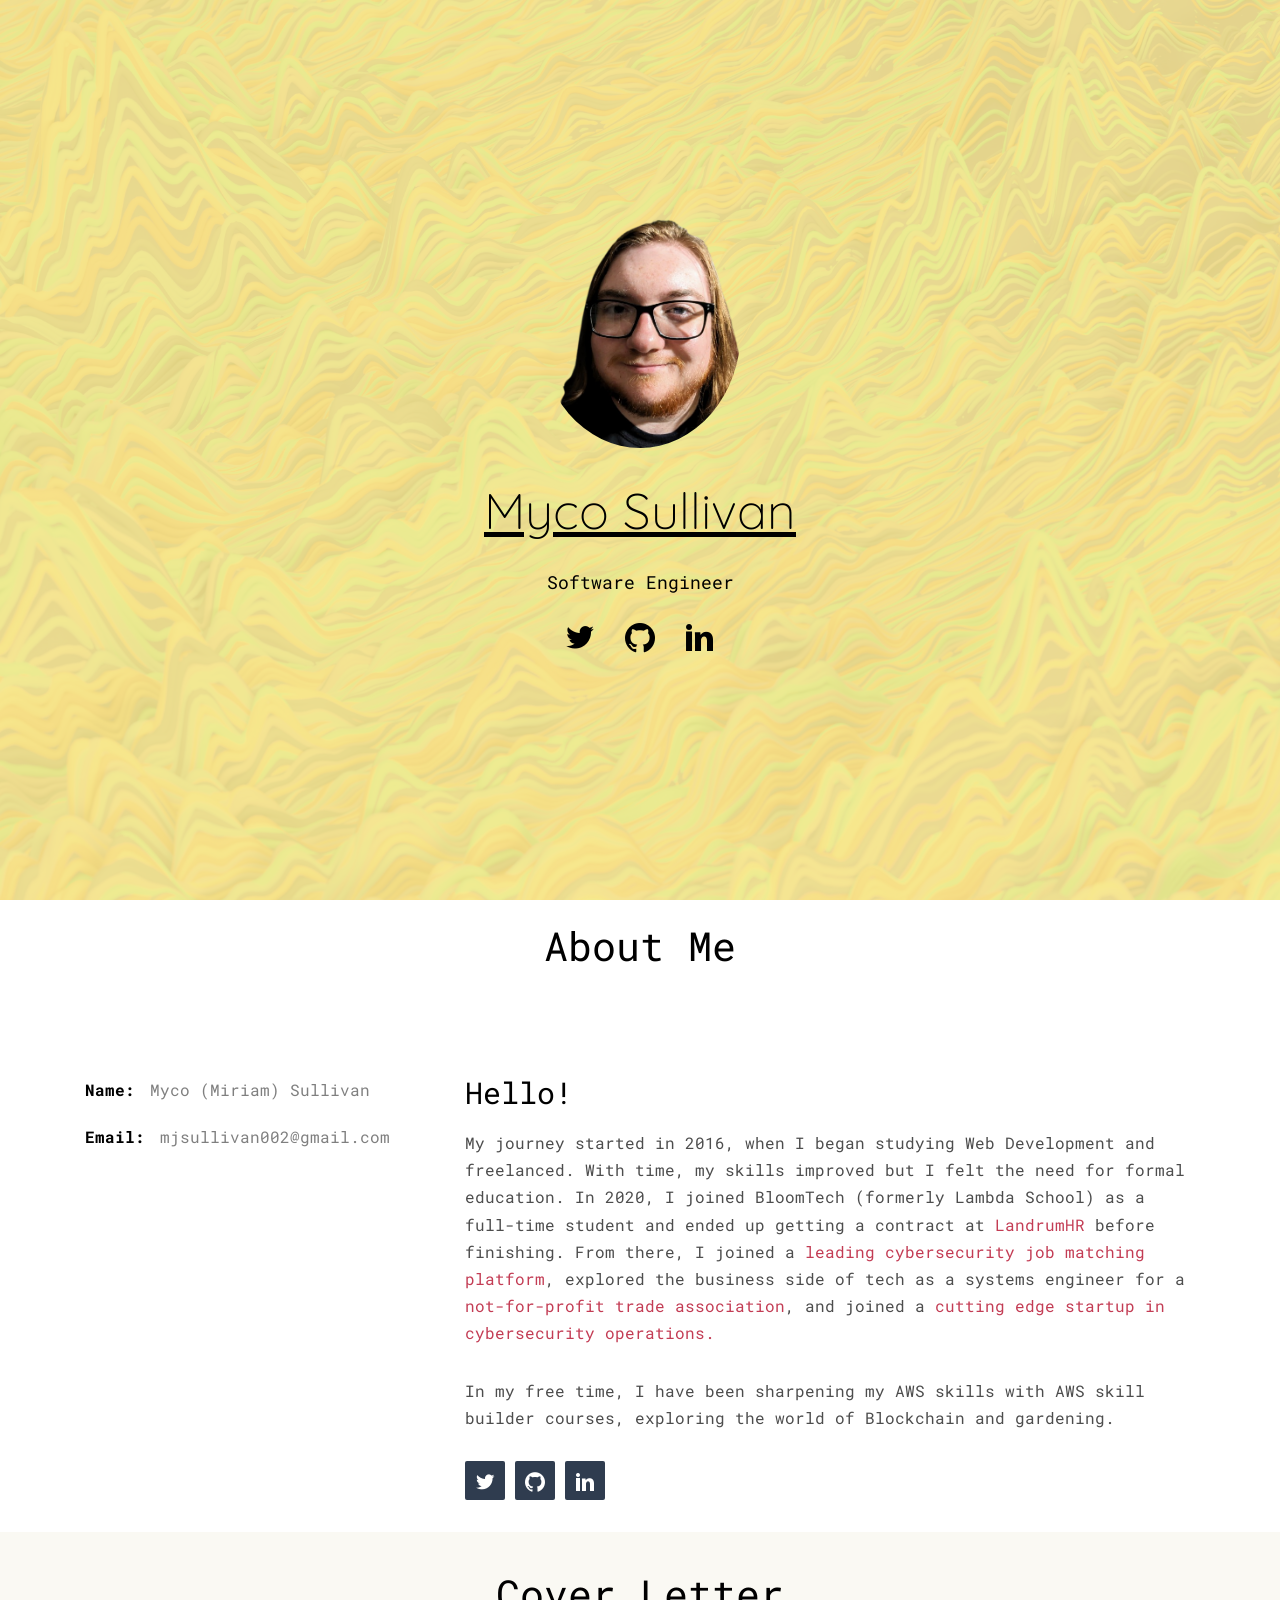
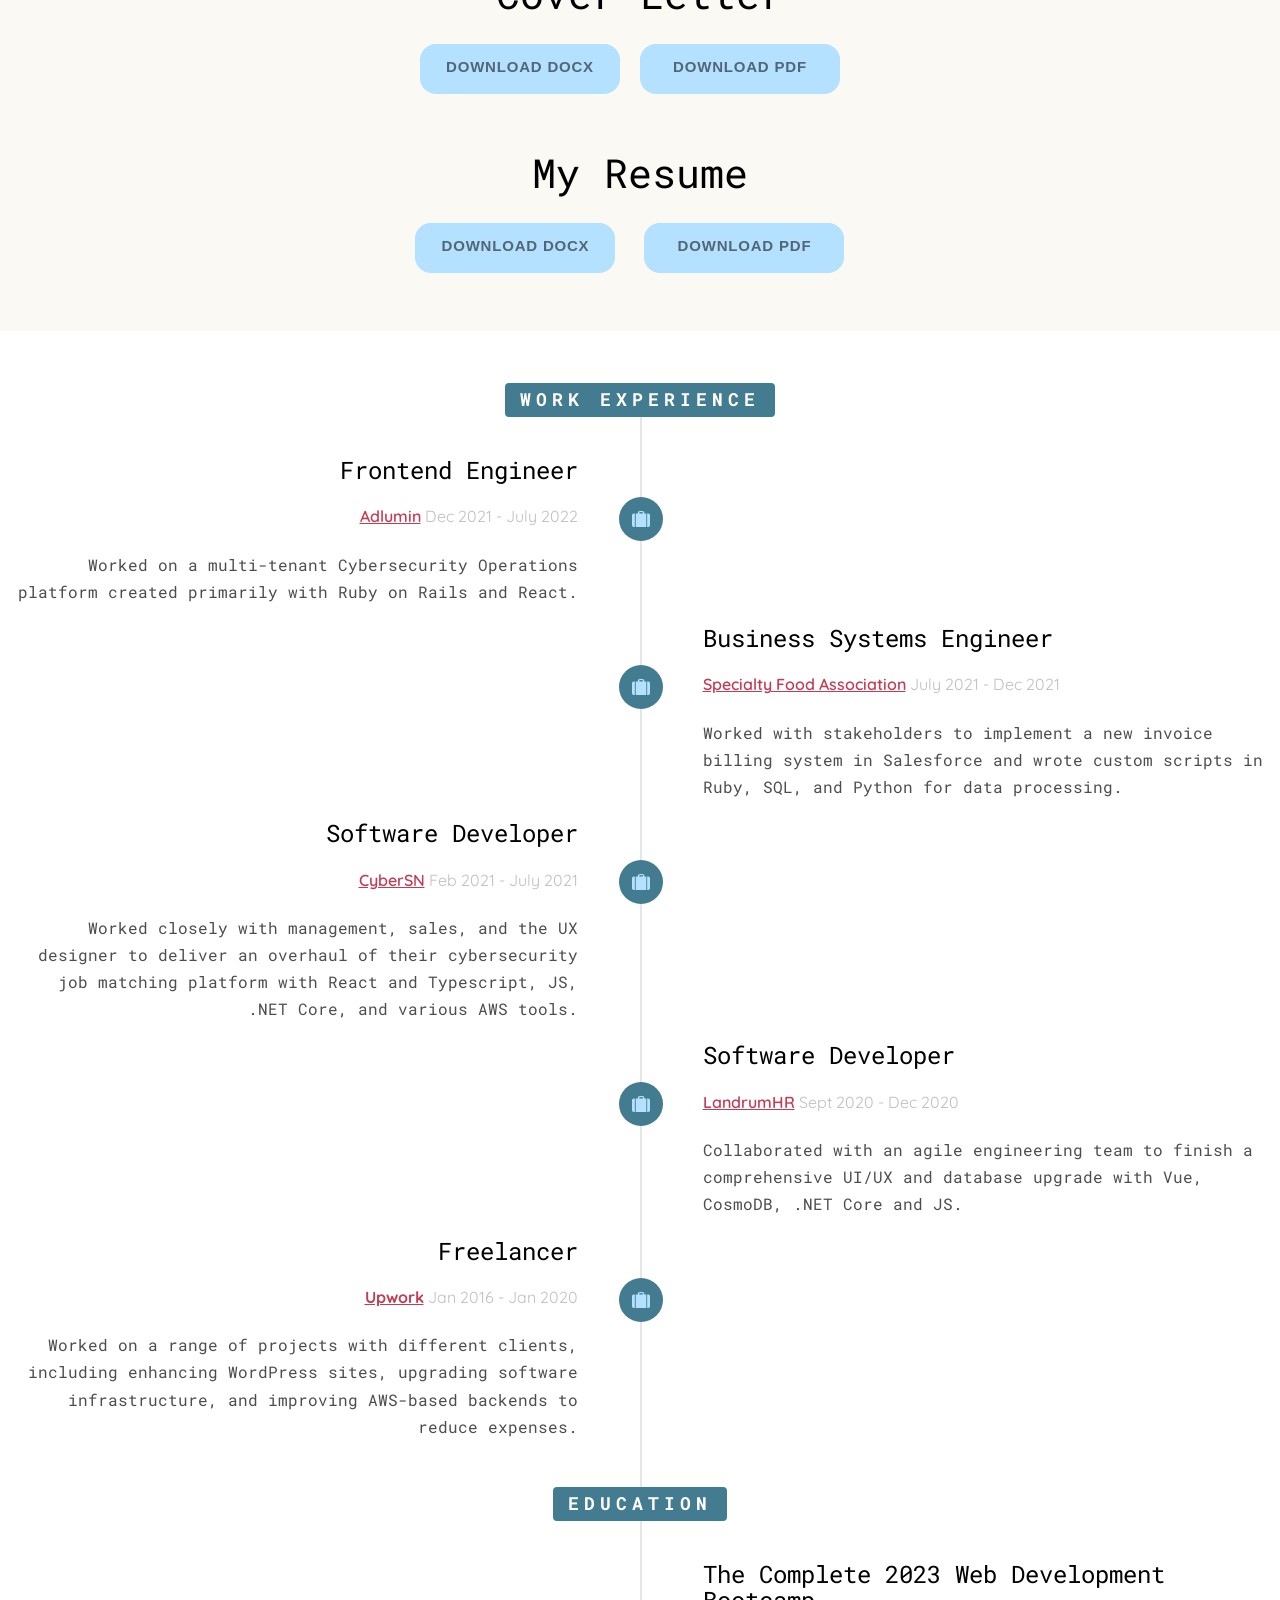
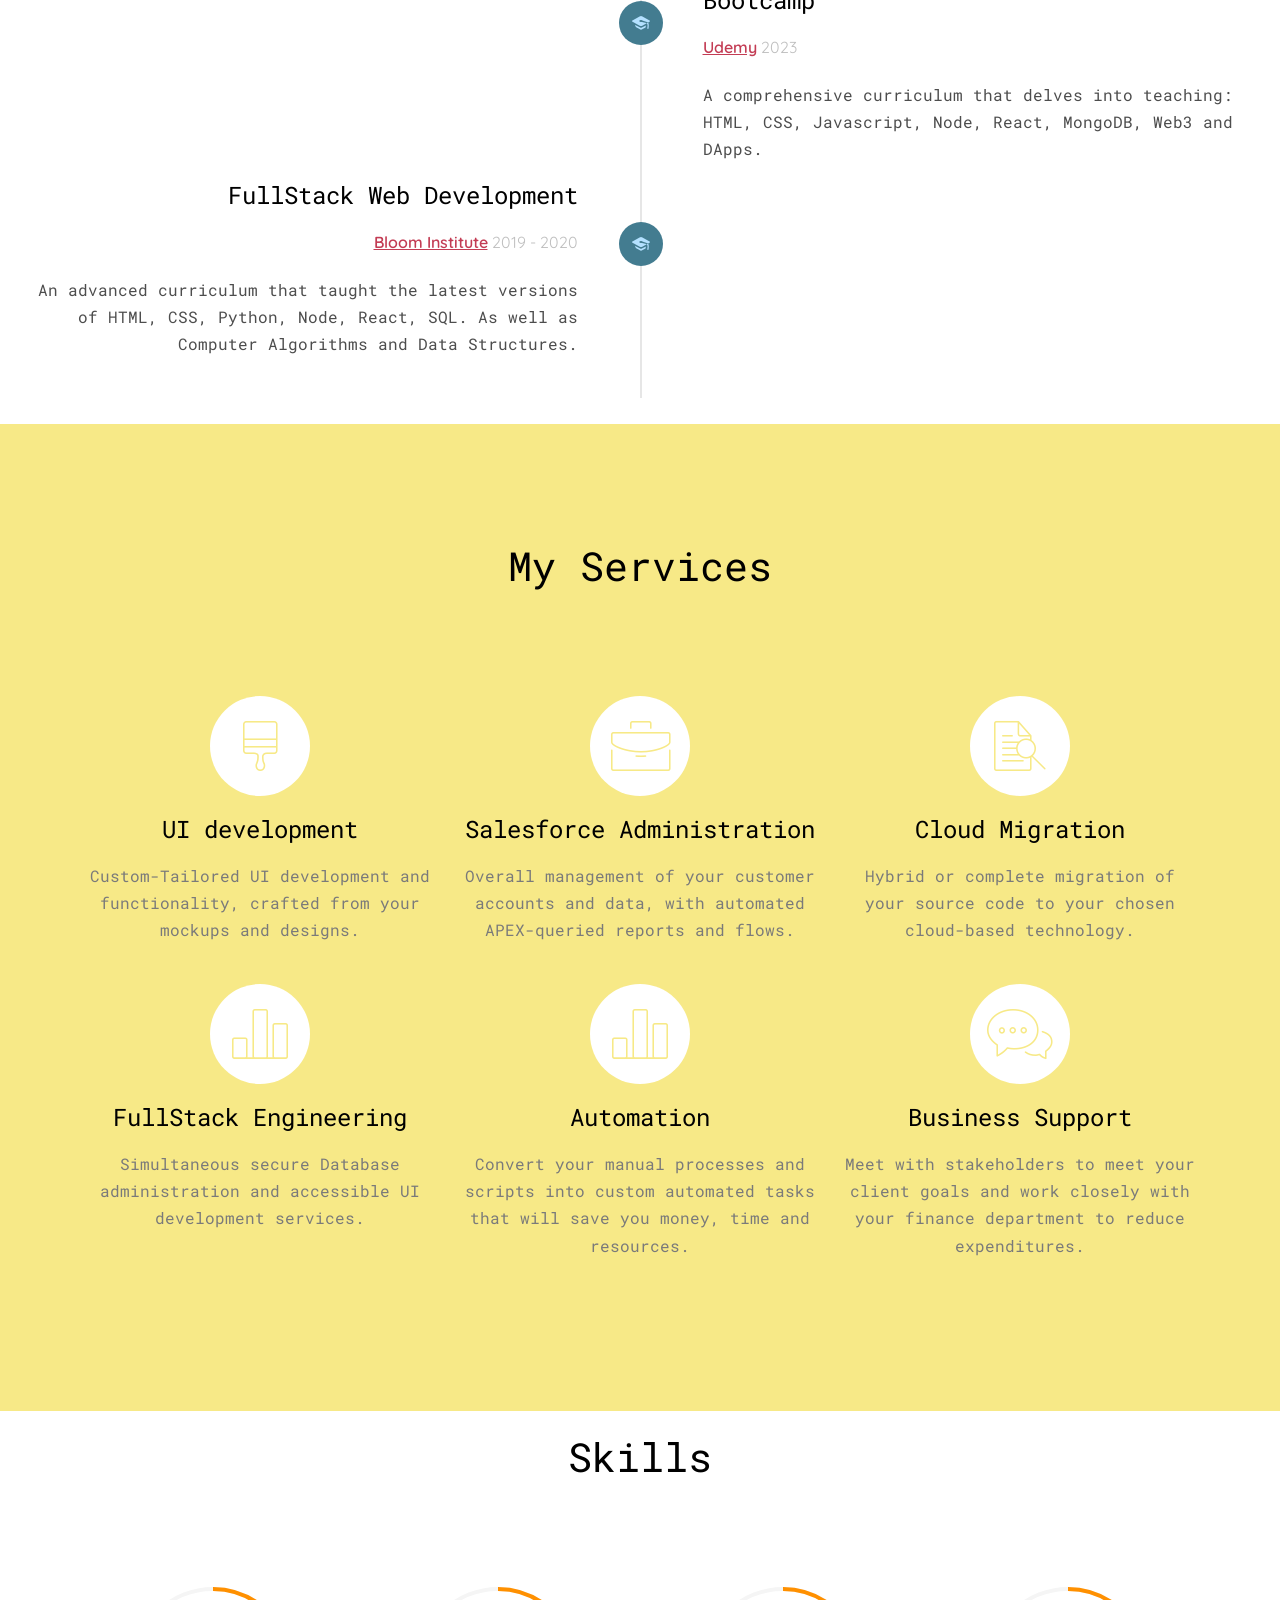
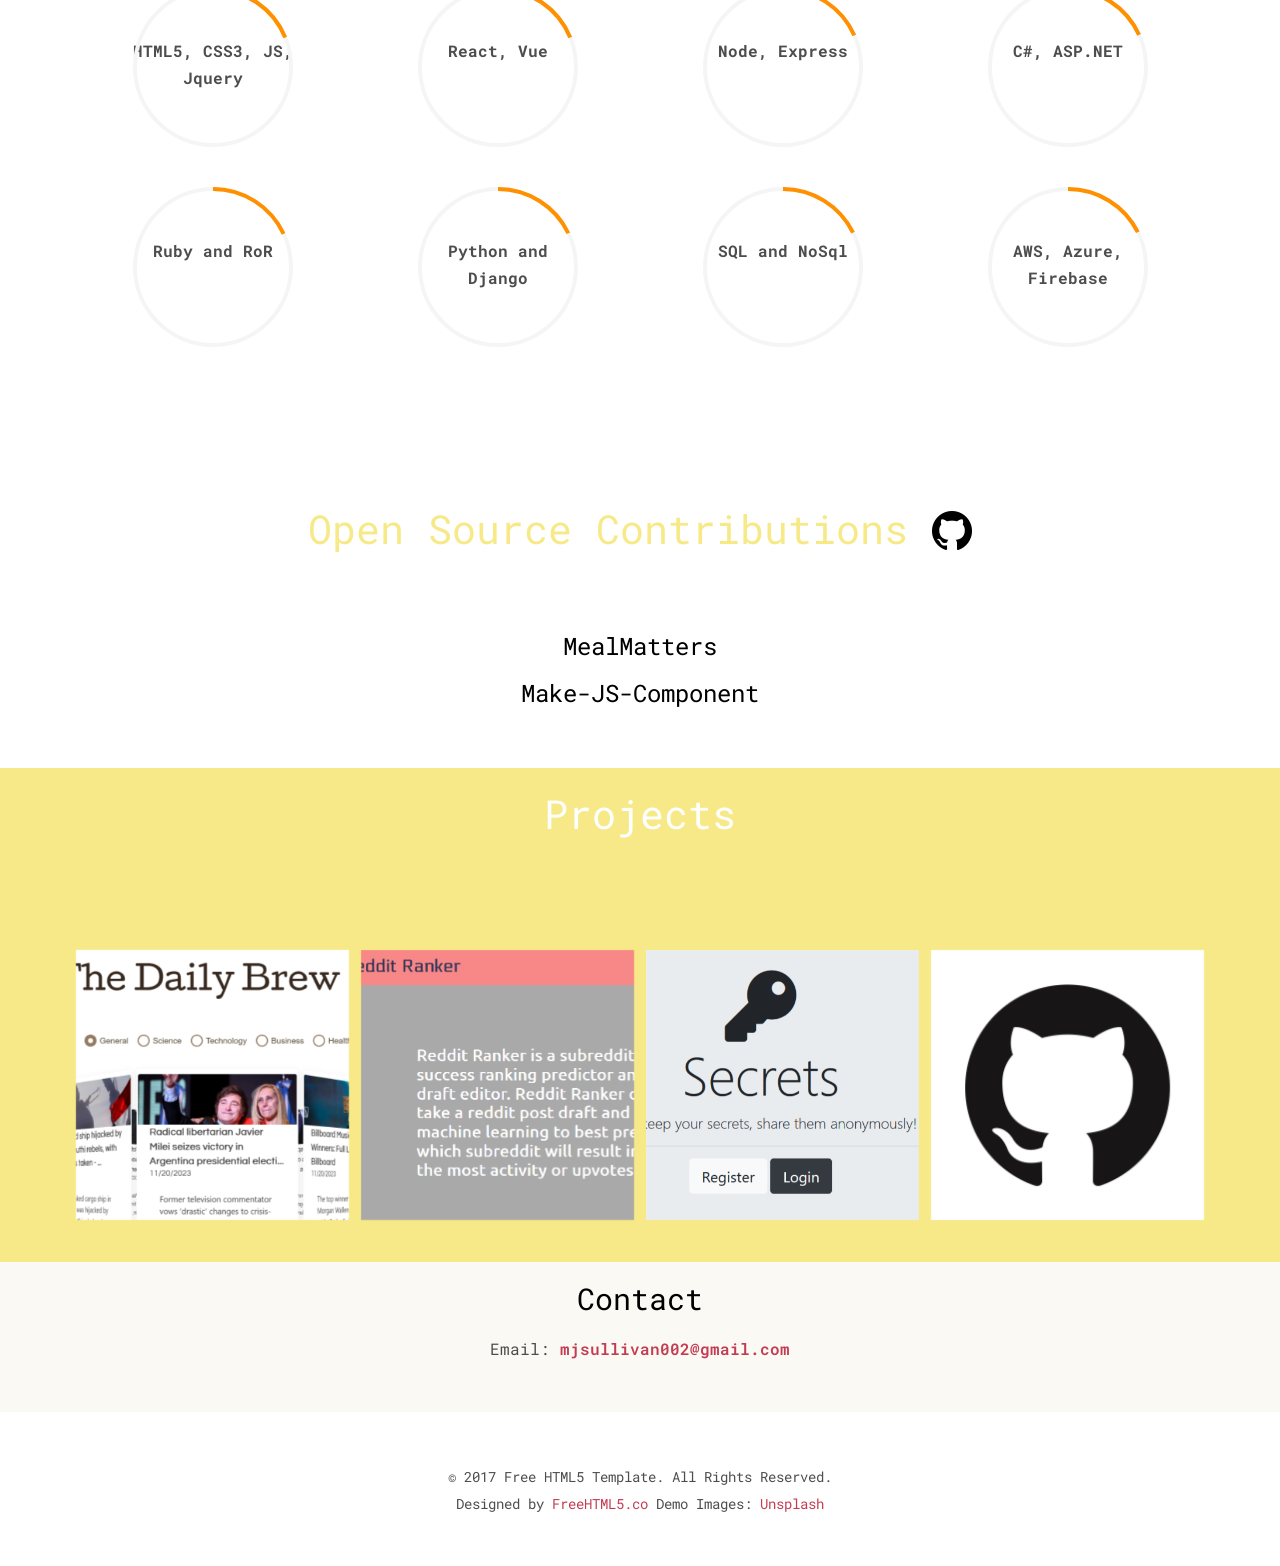
==== commit 4625bd8c: "Update index.html" ====
--- a/index.html
+++ b/index.html
@@ -152,8 +152,8 @@
             <div class="row animate-box">
               <div class="col-md-8 col-md-offset-2 text-center fh5co-heading resume">
                 <h2>My Resume</h2>
-                <span class="container"><a class="downloadBtn" href="https://mjs001.github.io/portfolio/resume/Miriam-Sullivan-Resume.docx" download="Miriam-Sullivan-Resume.docx">Download DOCX</a>
-                  <a class="downloadBtn" href="https://mjs001.github.io/portfolio/resume/Miriam-Sullivan-Resume.pdf" target="_blank" download="Miriam-Sullivan-Resume.pdf">Download PDF</a></span>
+                <span class="container"><a class="downloadBtn" href="https://mjs001.github.io/portfolio/Miriam-Sullivan-Resume-2025.docx" download="Miriam-Sullivan-Resume-2025.docx">Download DOCX</a>
+                  <a class="downloadBtn" href="https://mjs001.github.io/portfolio/Miriam-Sullivan-Resume-2025.pdf" target="_blank" download="Miriam-Sullivan-Resume-2025.pdf">Download PDF</a></span>
               </div>
             </div>
           </div>
@@ -548,4 +548,4 @@
 
 </body>
 
-</html>+</html>
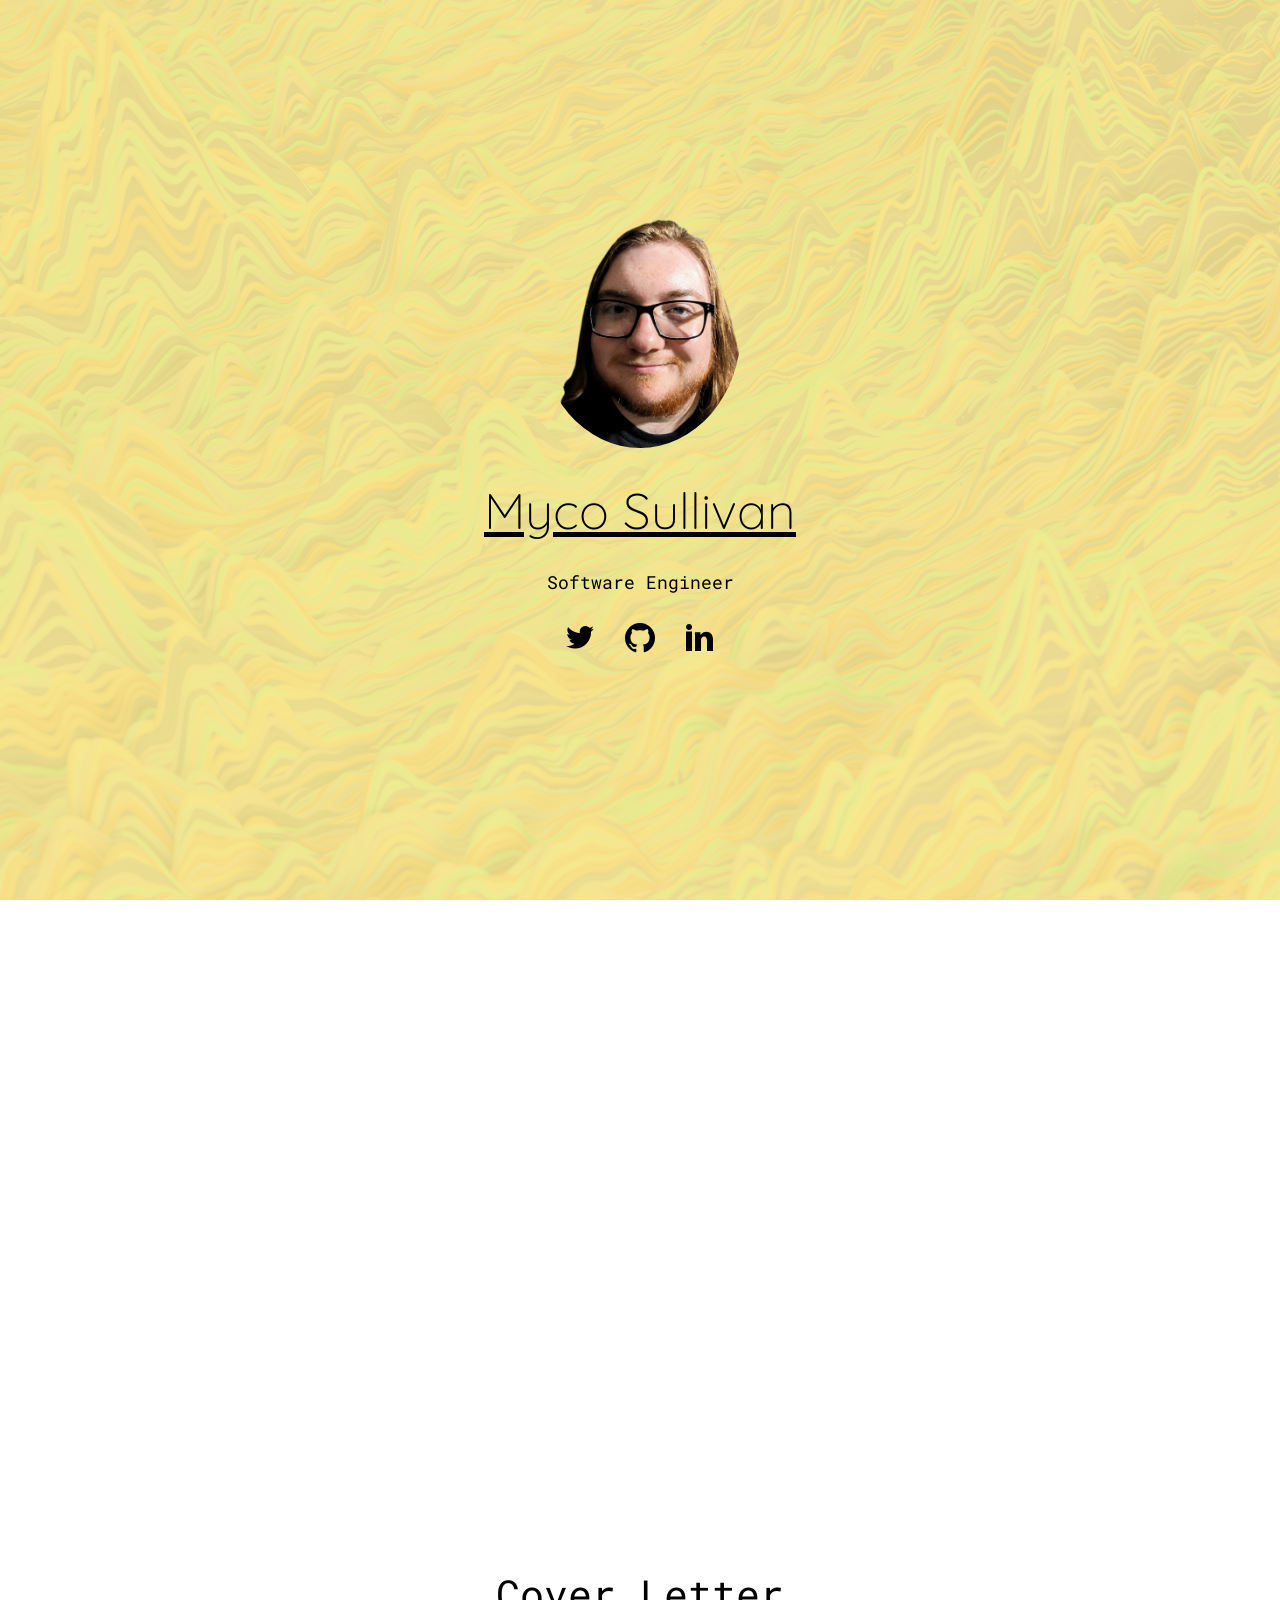
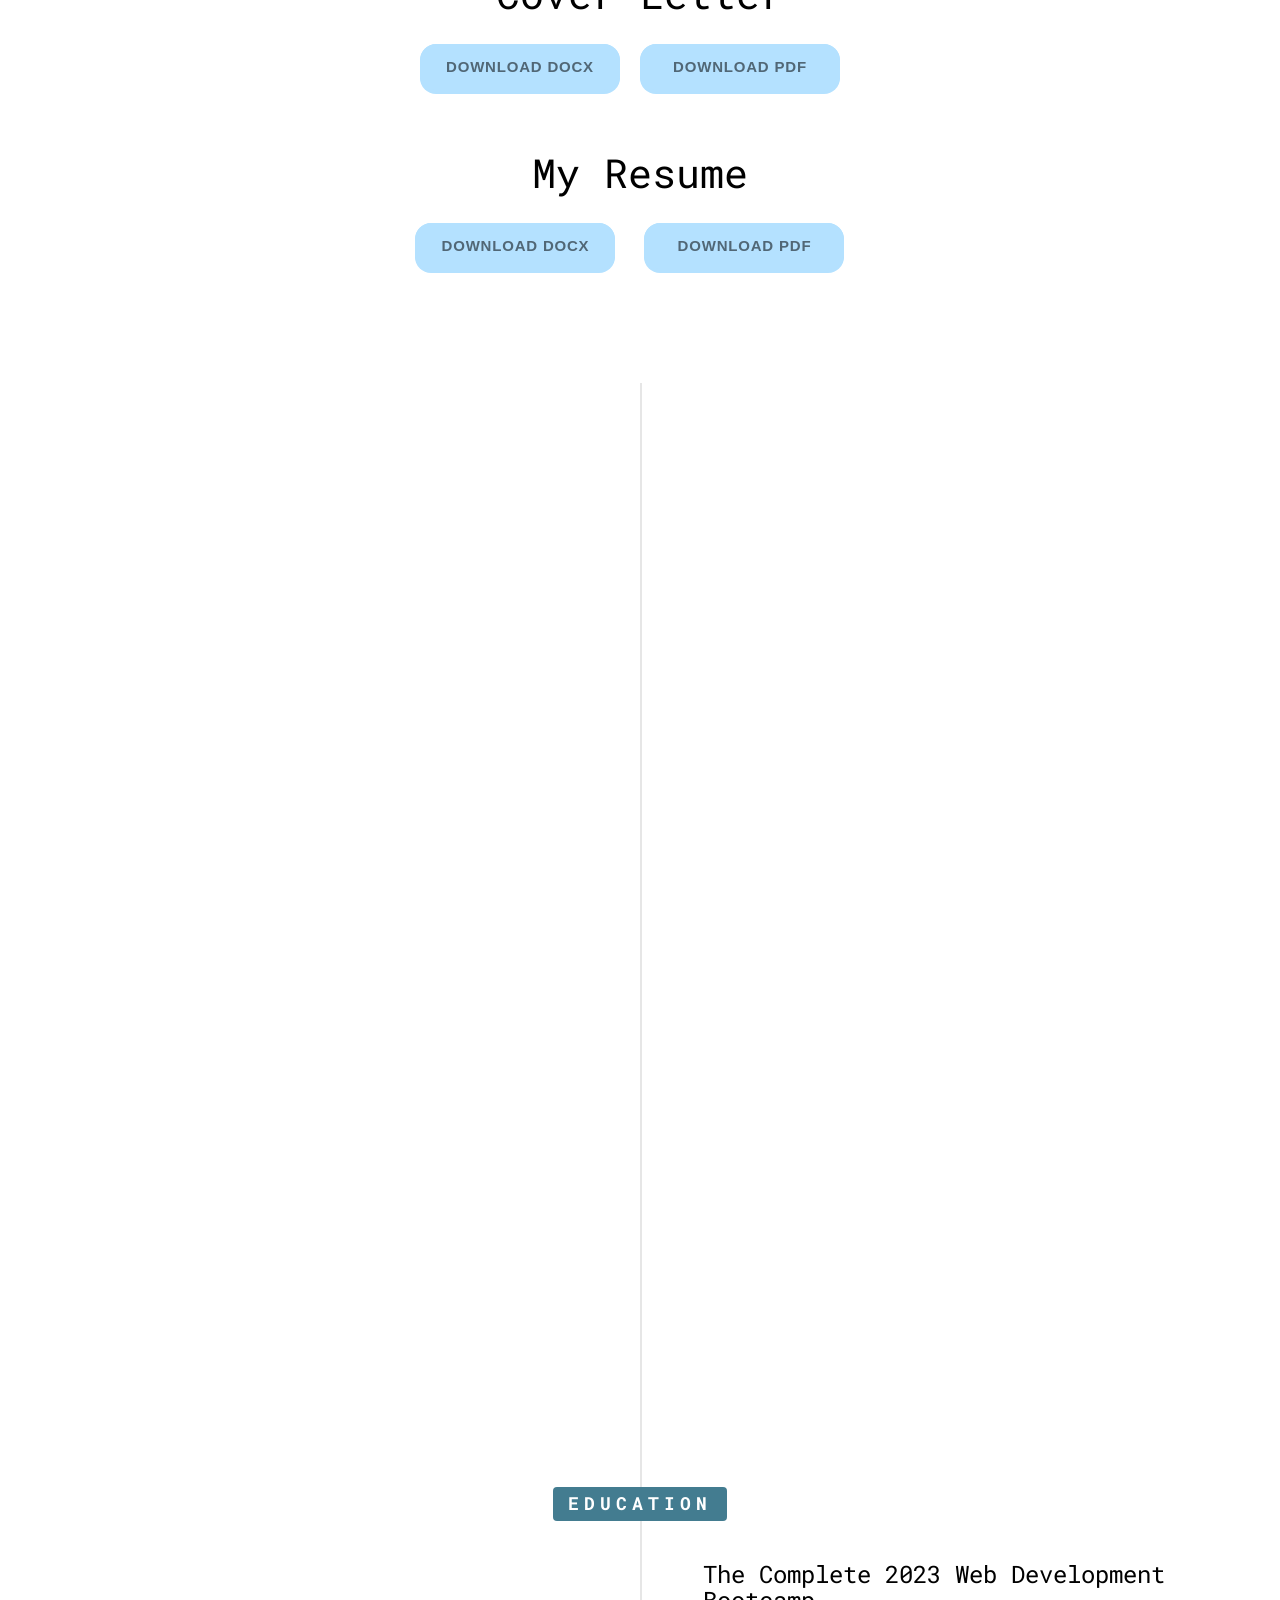
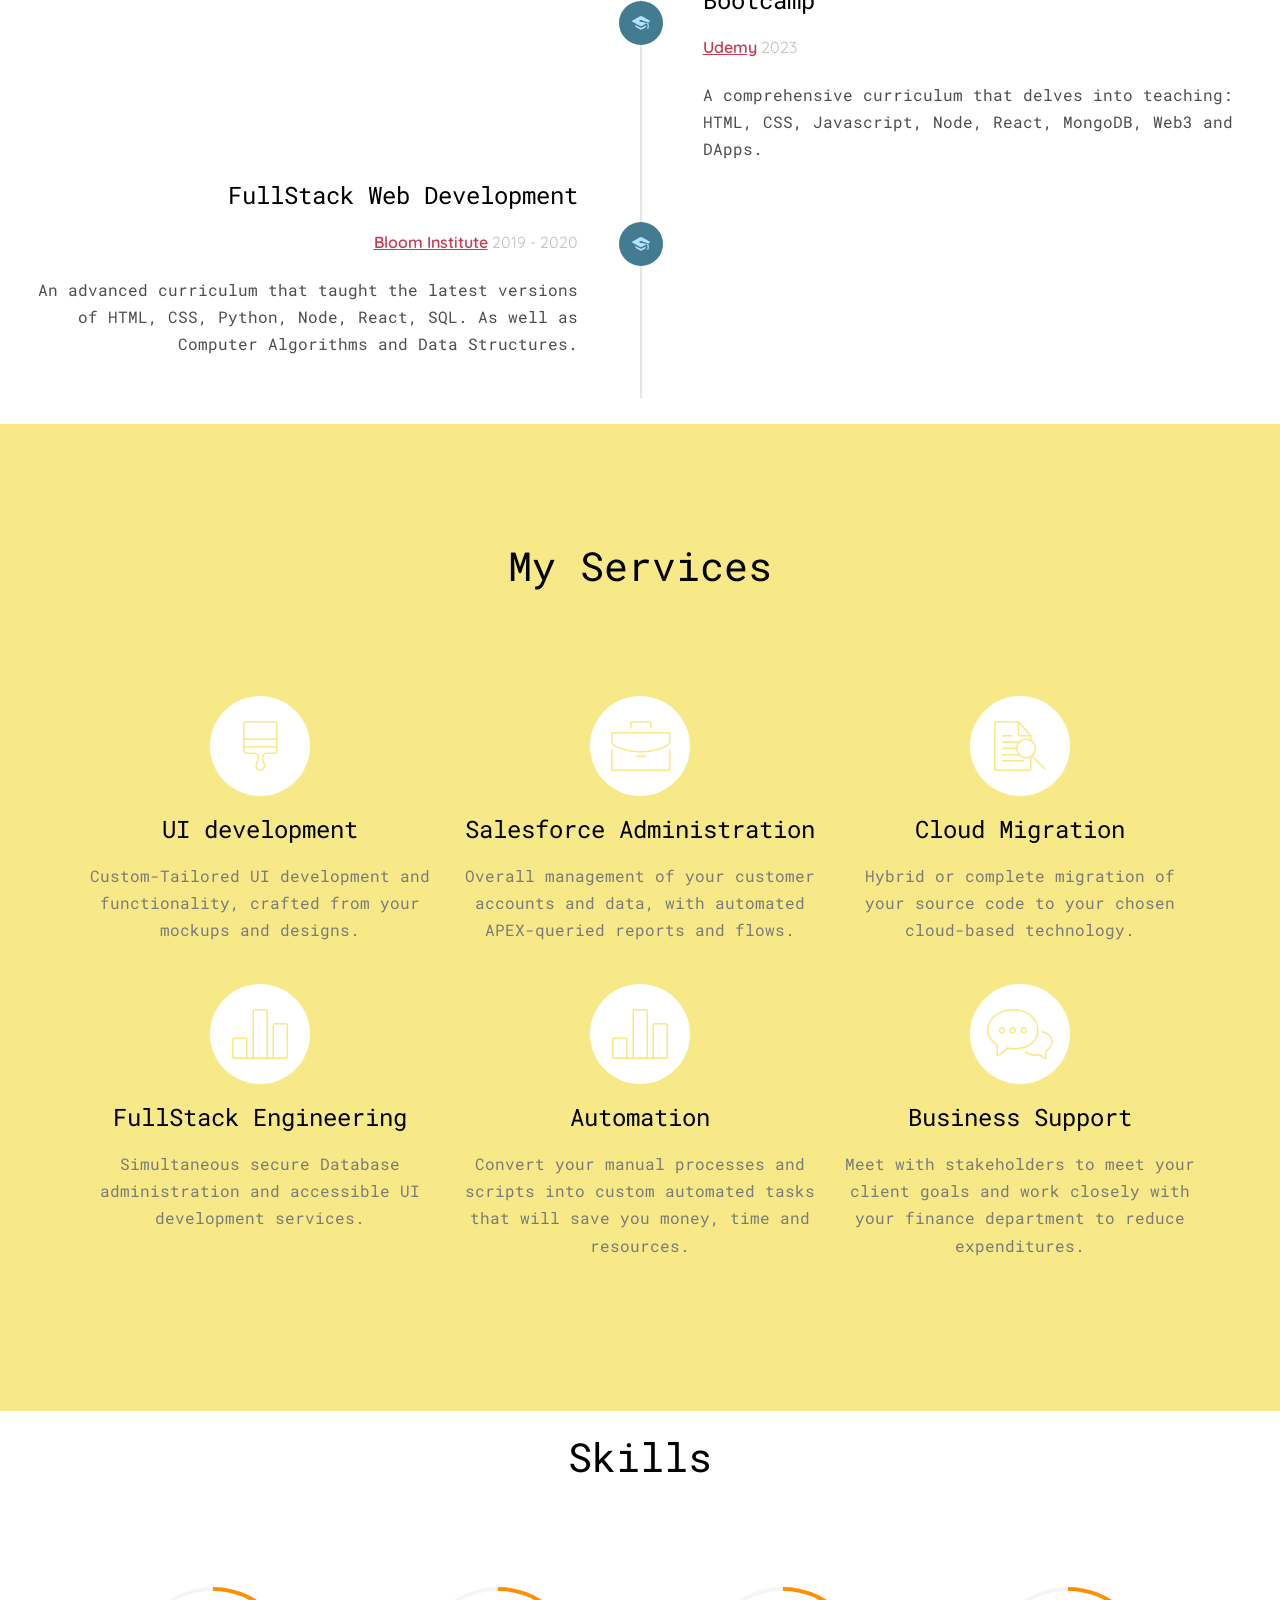
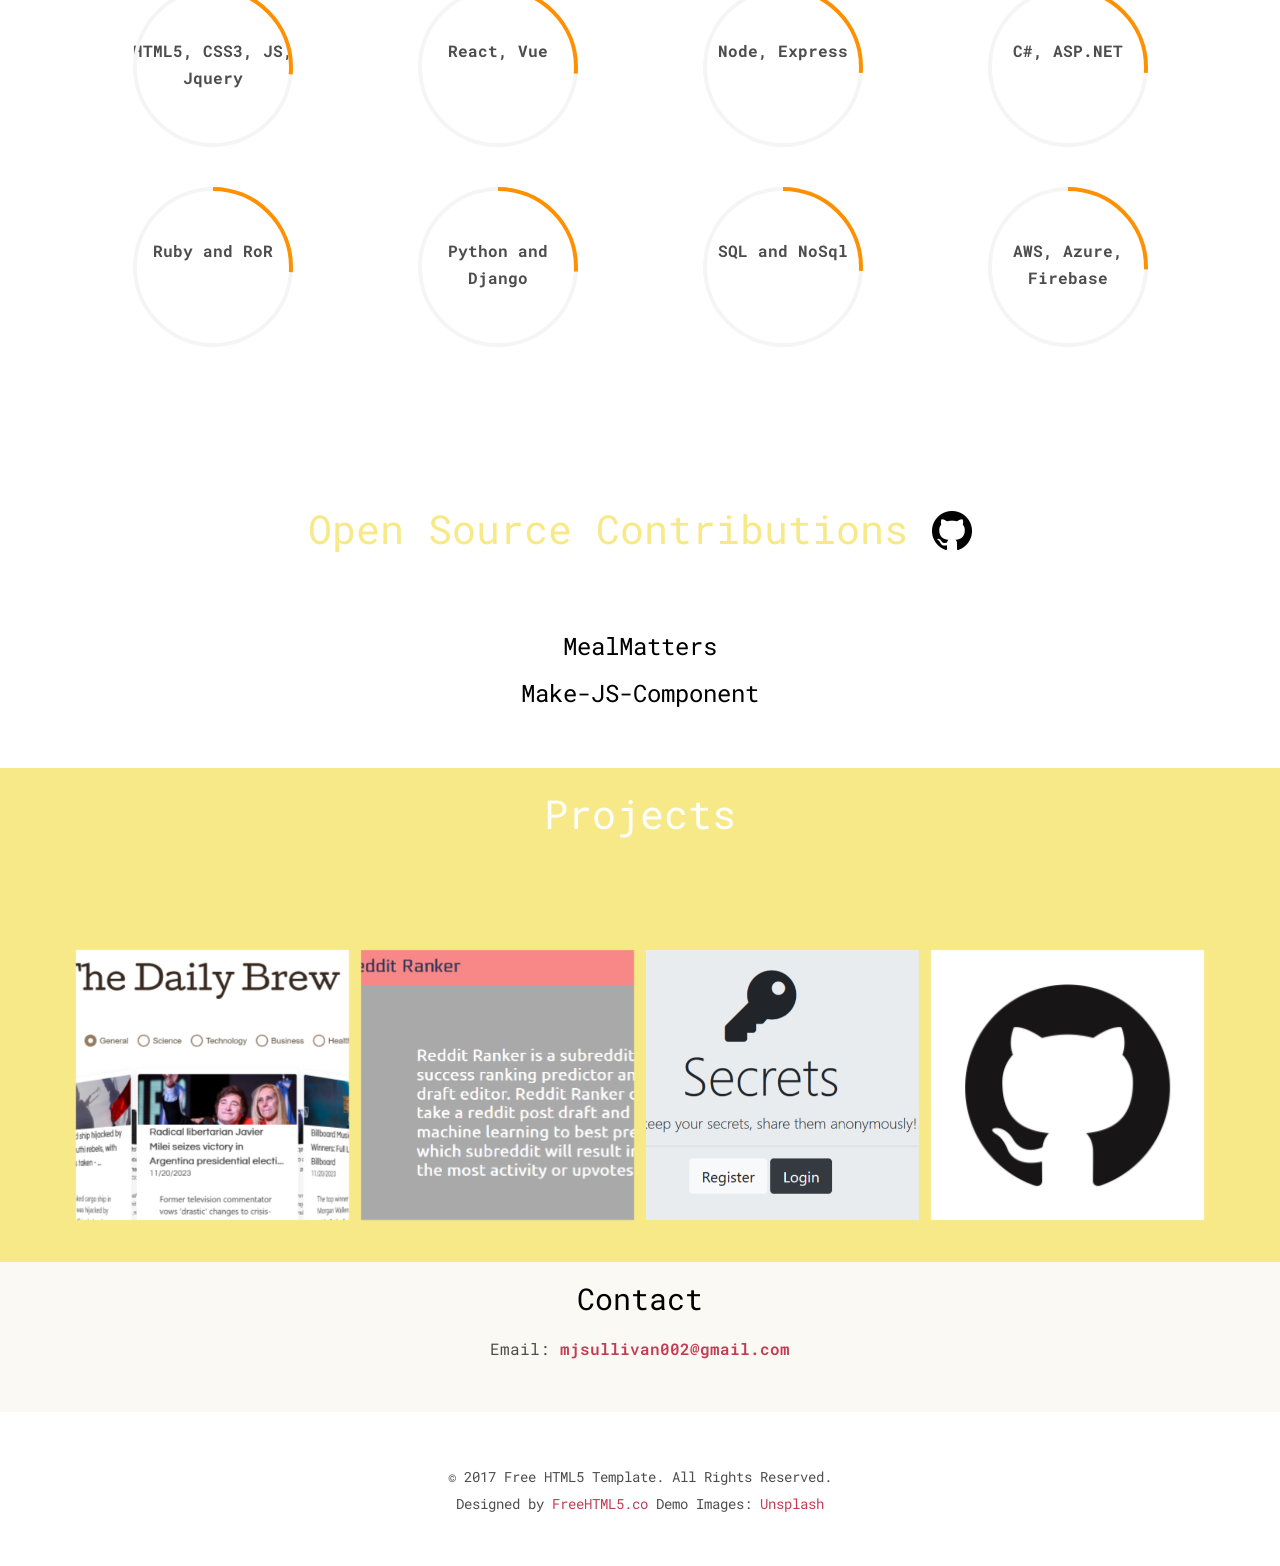
==== commit f89e3e24: "Update index.html" ====
--- a/index.html
+++ b/index.html
@@ -152,8 +152,8 @@
             <div class="row animate-box">
               <div class="col-md-8 col-md-offset-2 text-center fh5co-heading resume">
                 <h2>My Resume</h2>
-                <span class="container"><a class="downloadBtn" href="https://mjs001.github.io/portfolio/Miriam-Sullivan-Resume-2025.docx" download="Miriam-Sullivan-Resume-2025.docx">Download DOCX</a>
-                  <a class="downloadBtn" href="https://mjs001.github.io/portfolio/Miriam-Sullivan-Resume-2025.pdf" target="_blank" download="Miriam-Sullivan-Resume-2025.pdf">Download PDF</a></span>
+                <span class="container"><a class="downloadBtn" href="https://mjs001.github.io/portfolio/resume/Miriam-Sullivan-Resume-2025.docx" download="Miriam-Sullivan-Resume-2025.docx">Download DOCX</a>
+                  <a class="downloadBtn" href="https://mjs001.github.io/portfolio/resume/Miriam-Sullivan-Resume-2025.pdf" target="_blank" download="Miriam-Sullivan-Resume-2025.pdf">Download PDF</a></span>
               </div>
             </div>
           </div>
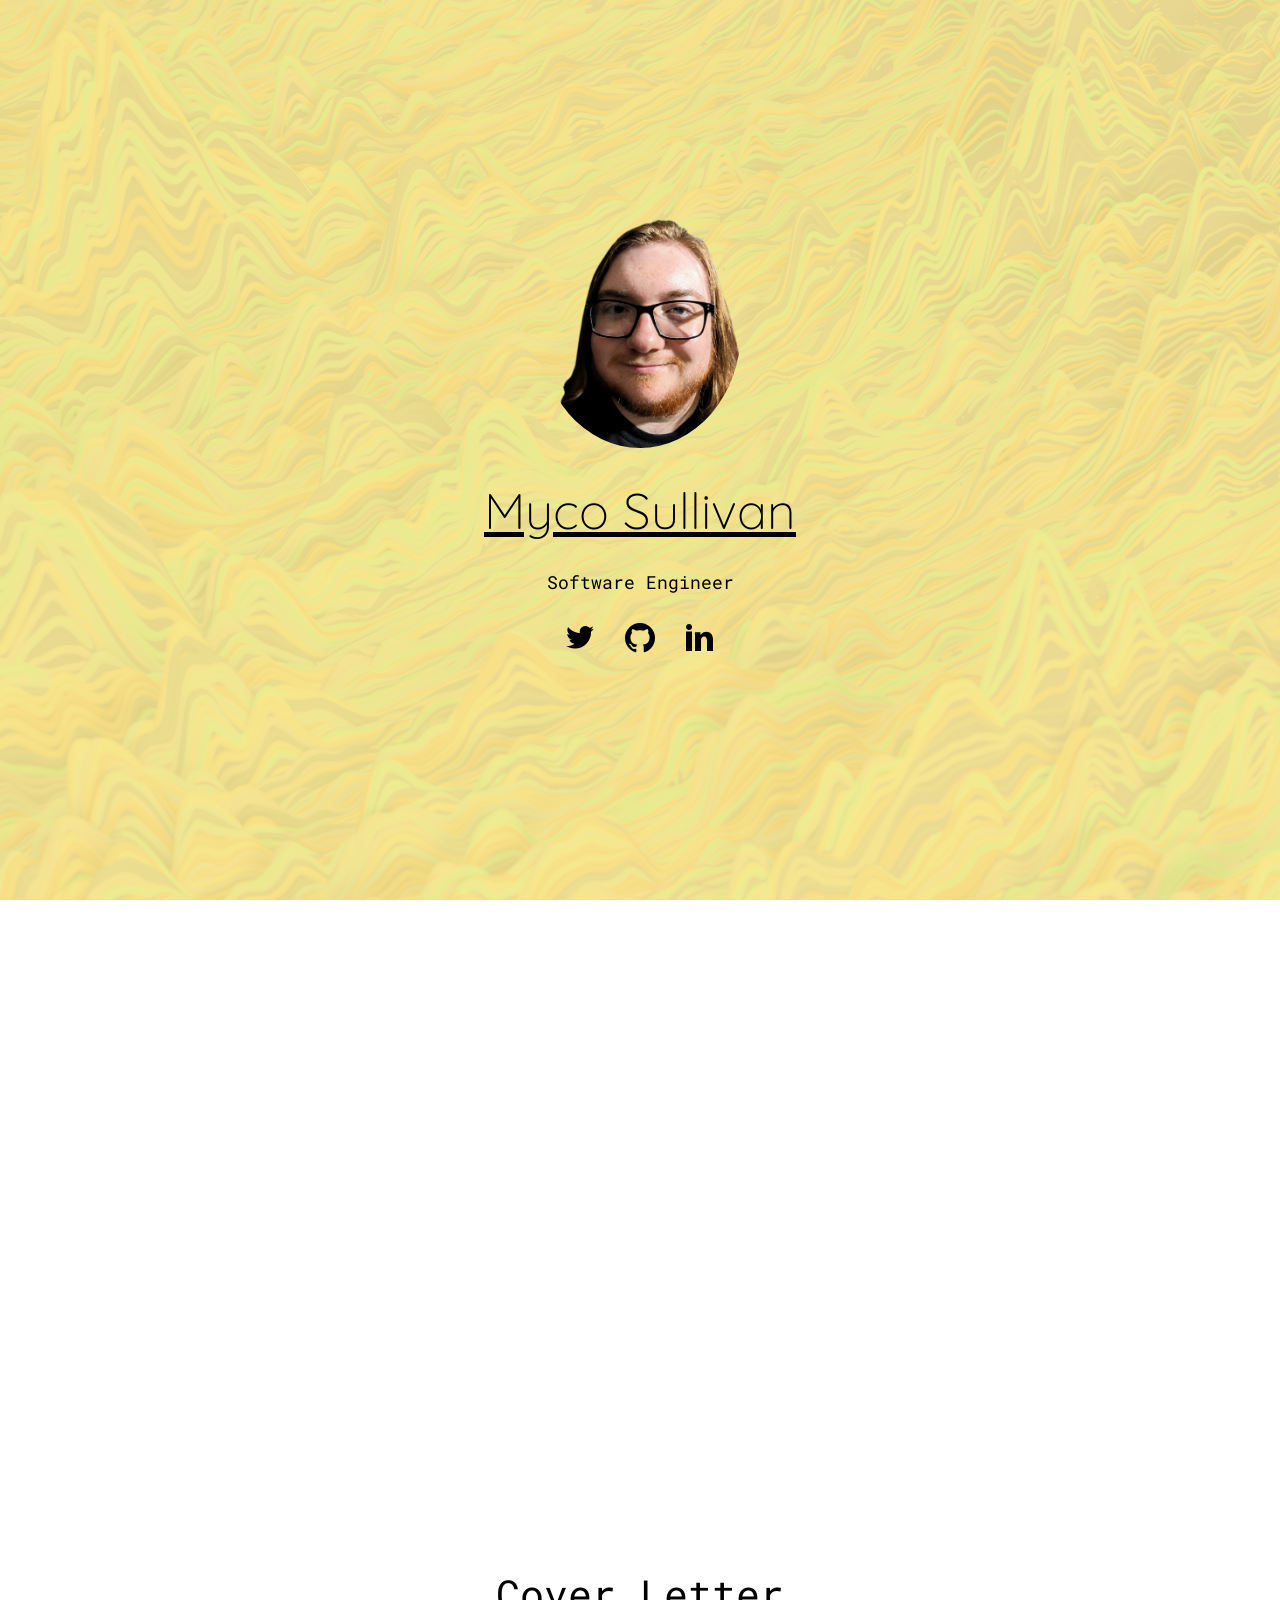
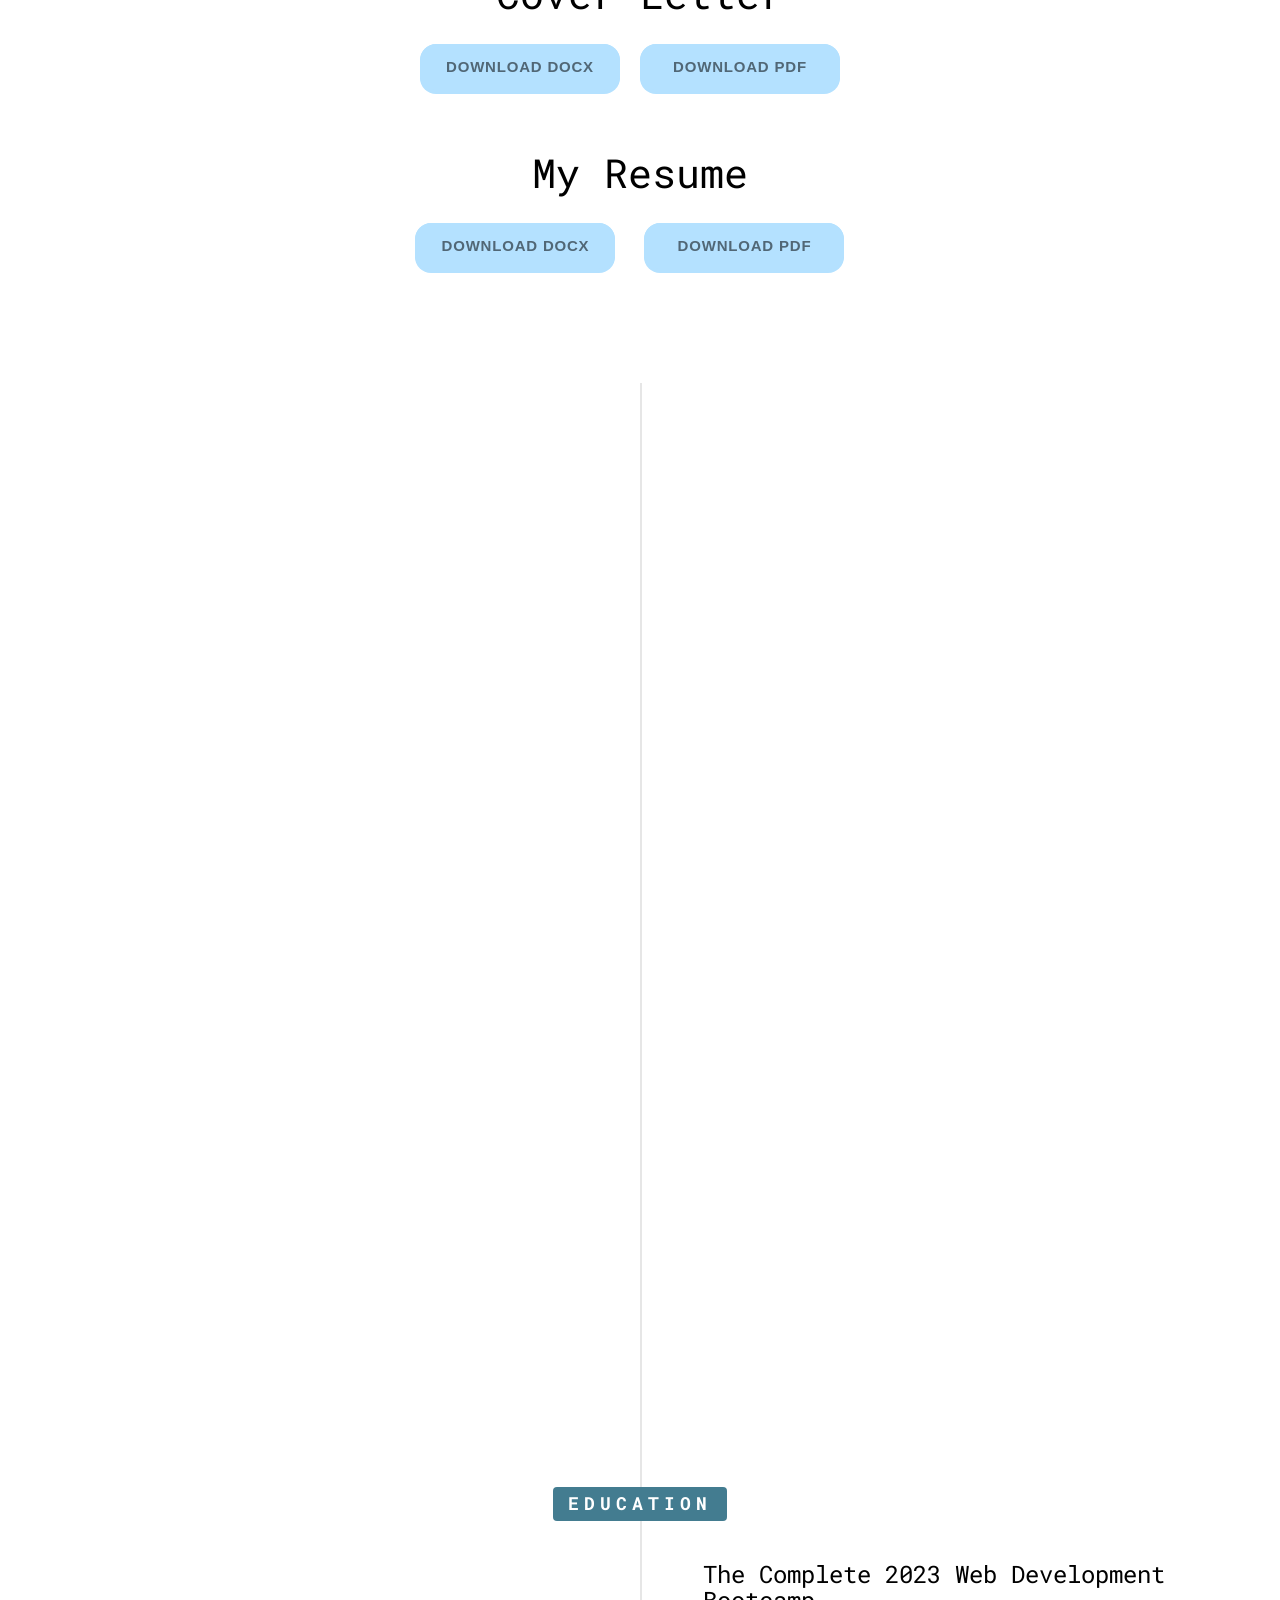
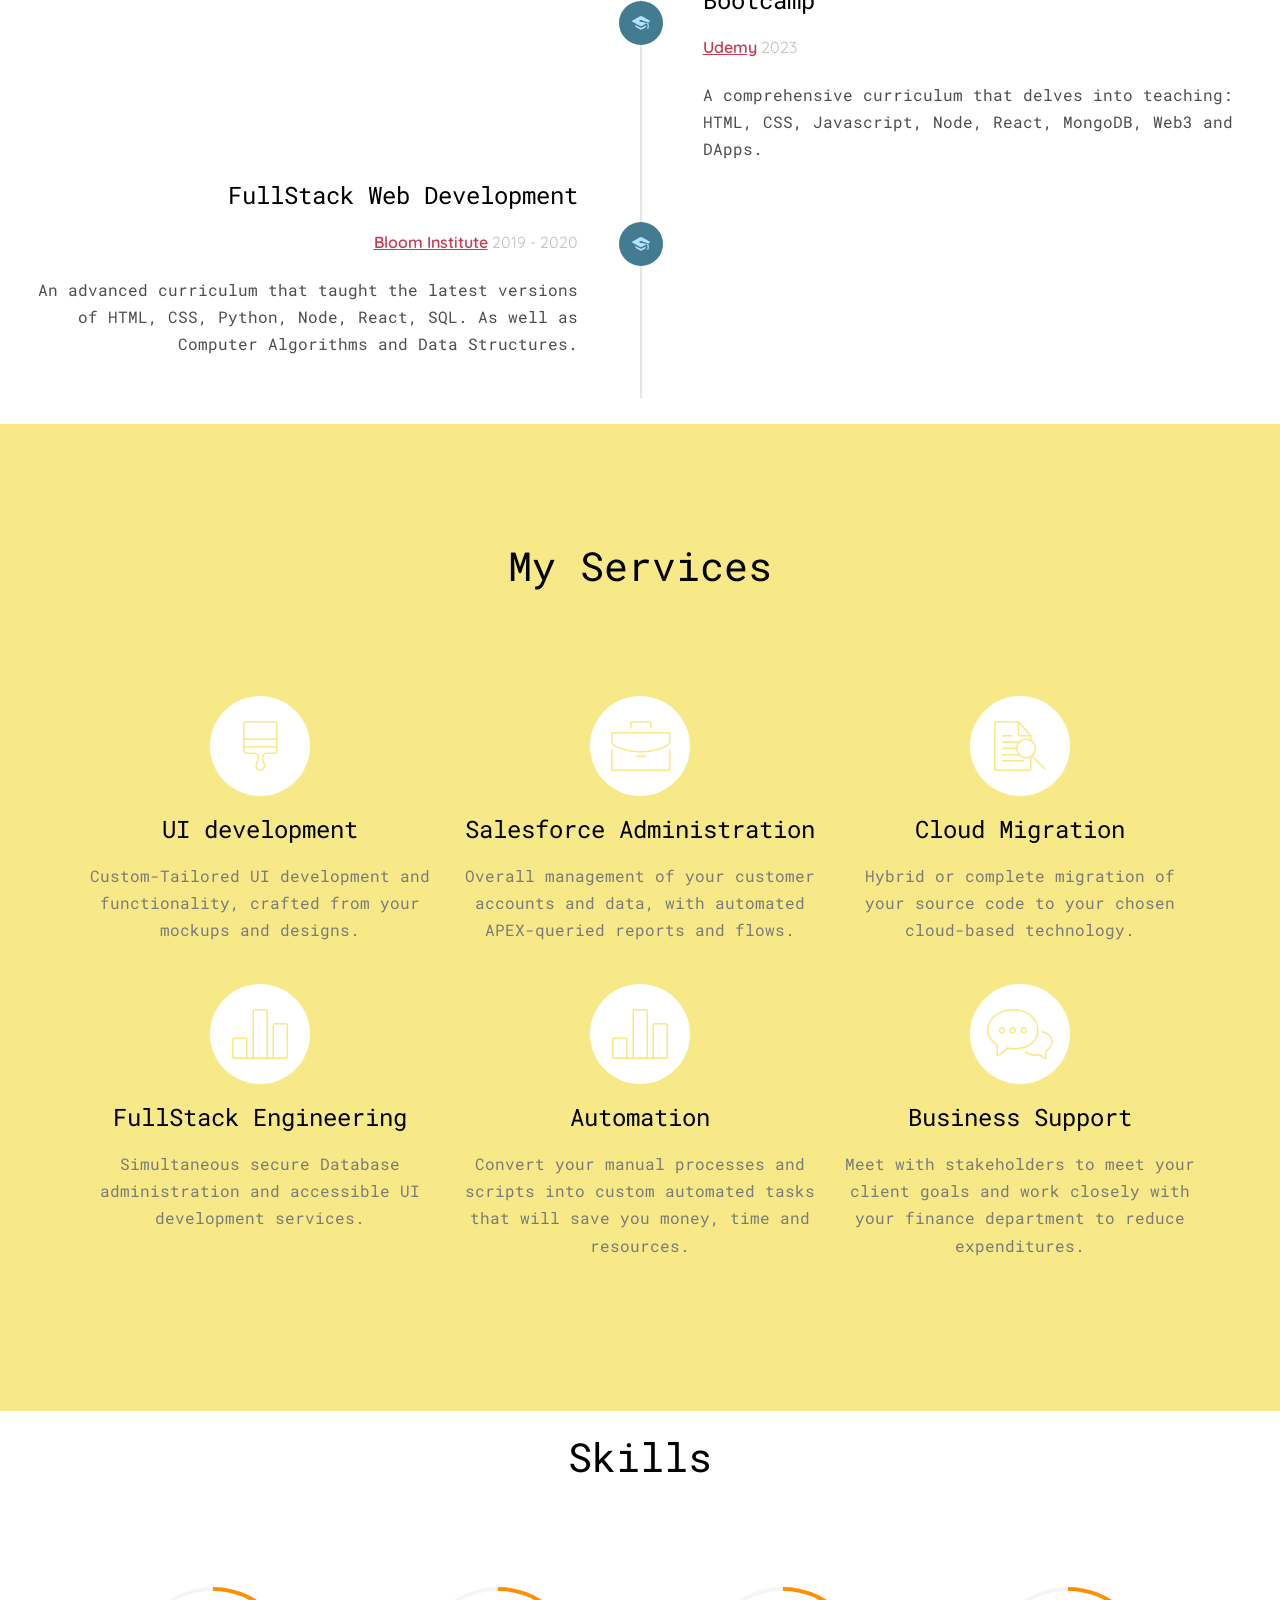
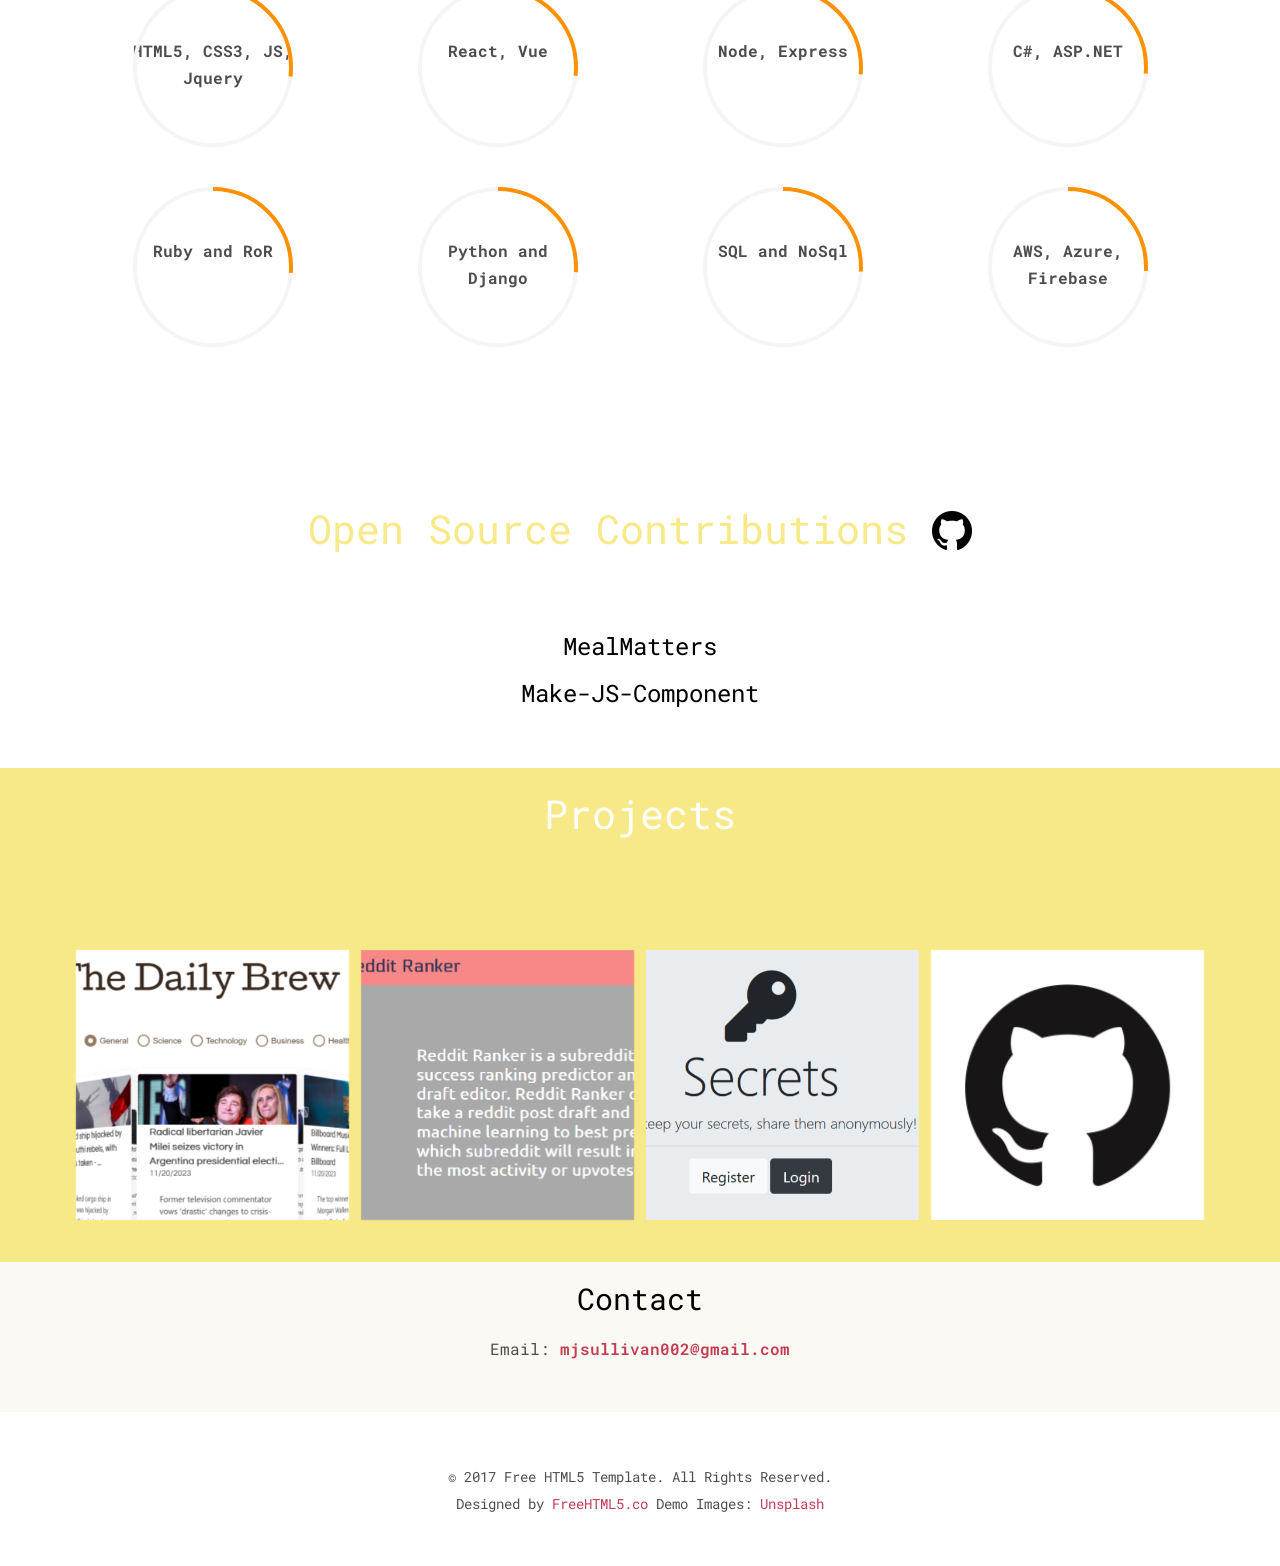
==== commit 1c04a9b2: "Update index.html" ====
--- a/index.html
+++ b/index.html
@@ -152,8 +152,8 @@
             <div class="row animate-box">
               <div class="col-md-8 col-md-offset-2 text-center fh5co-heading resume">
                 <h2>My Resume</h2>
-                <span class="container"><a class="downloadBtn" href="https://mjs001.github.io/portfolio/resume/Miriam-Sullivan-Resume-2025.docx" download="Miriam-Sullivan-Resume-2025.docx">Download DOCX</a>
-                  <a class="downloadBtn" href="https://mjs001.github.io/portfolio/resume/Miriam-Sullivan-Resume-2025.pdf" target="_blank" download="Miriam-Sullivan-Resume-2025.pdf">Download PDF</a></span>
+                <span class="container"><a class="downloadBtn" href="https://mjs001.github.io/portfolio/resume/Miriam-Sullivan-resume-2025.docx" download="Miriam-Sullivan-resume-2025.docx">Download DOCX</a>
+                  <a class="downloadBtn" href="https://mjs001.github.io/portfolio/resume/Miriam-Sullivan-resume-2025.pdf" target="_blank" download="Miriam-Sullivan-resume-2025.pdf">Download PDF</a></span>
               </div>
             </div>
           </div>
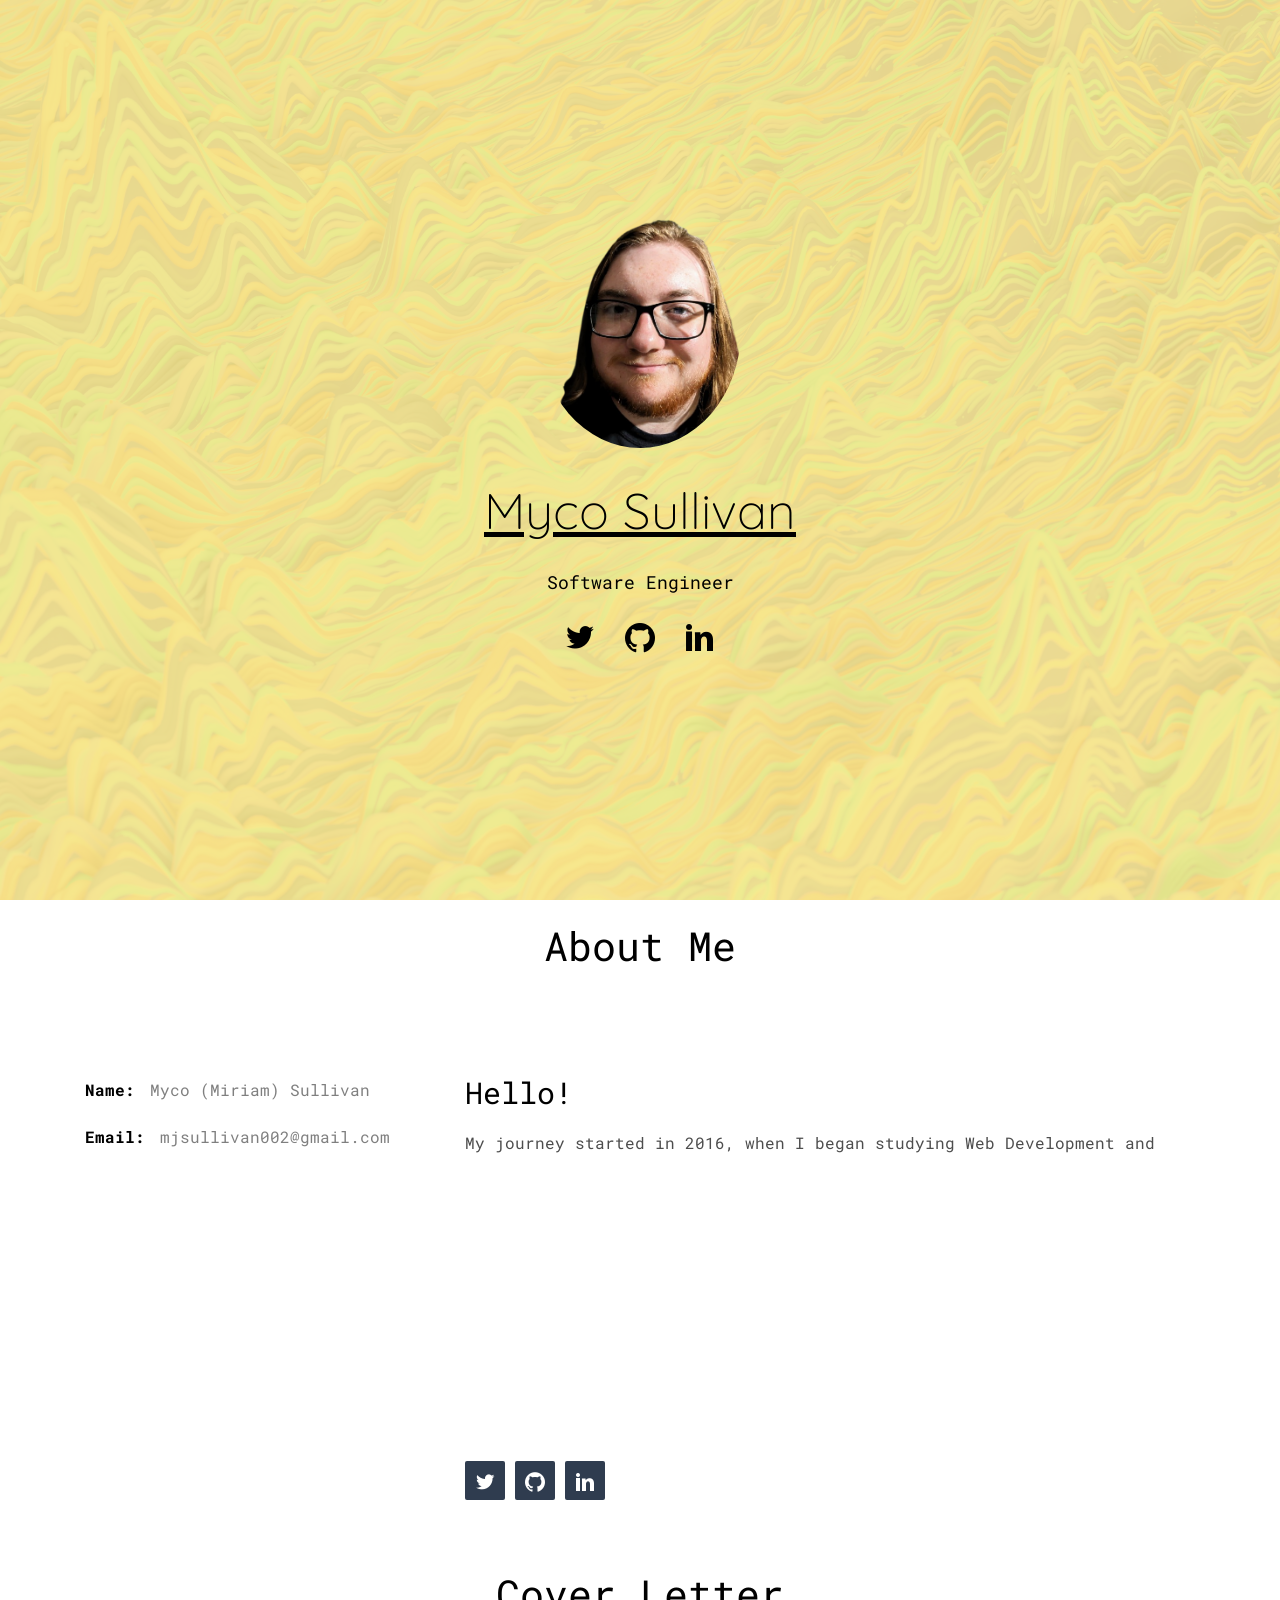
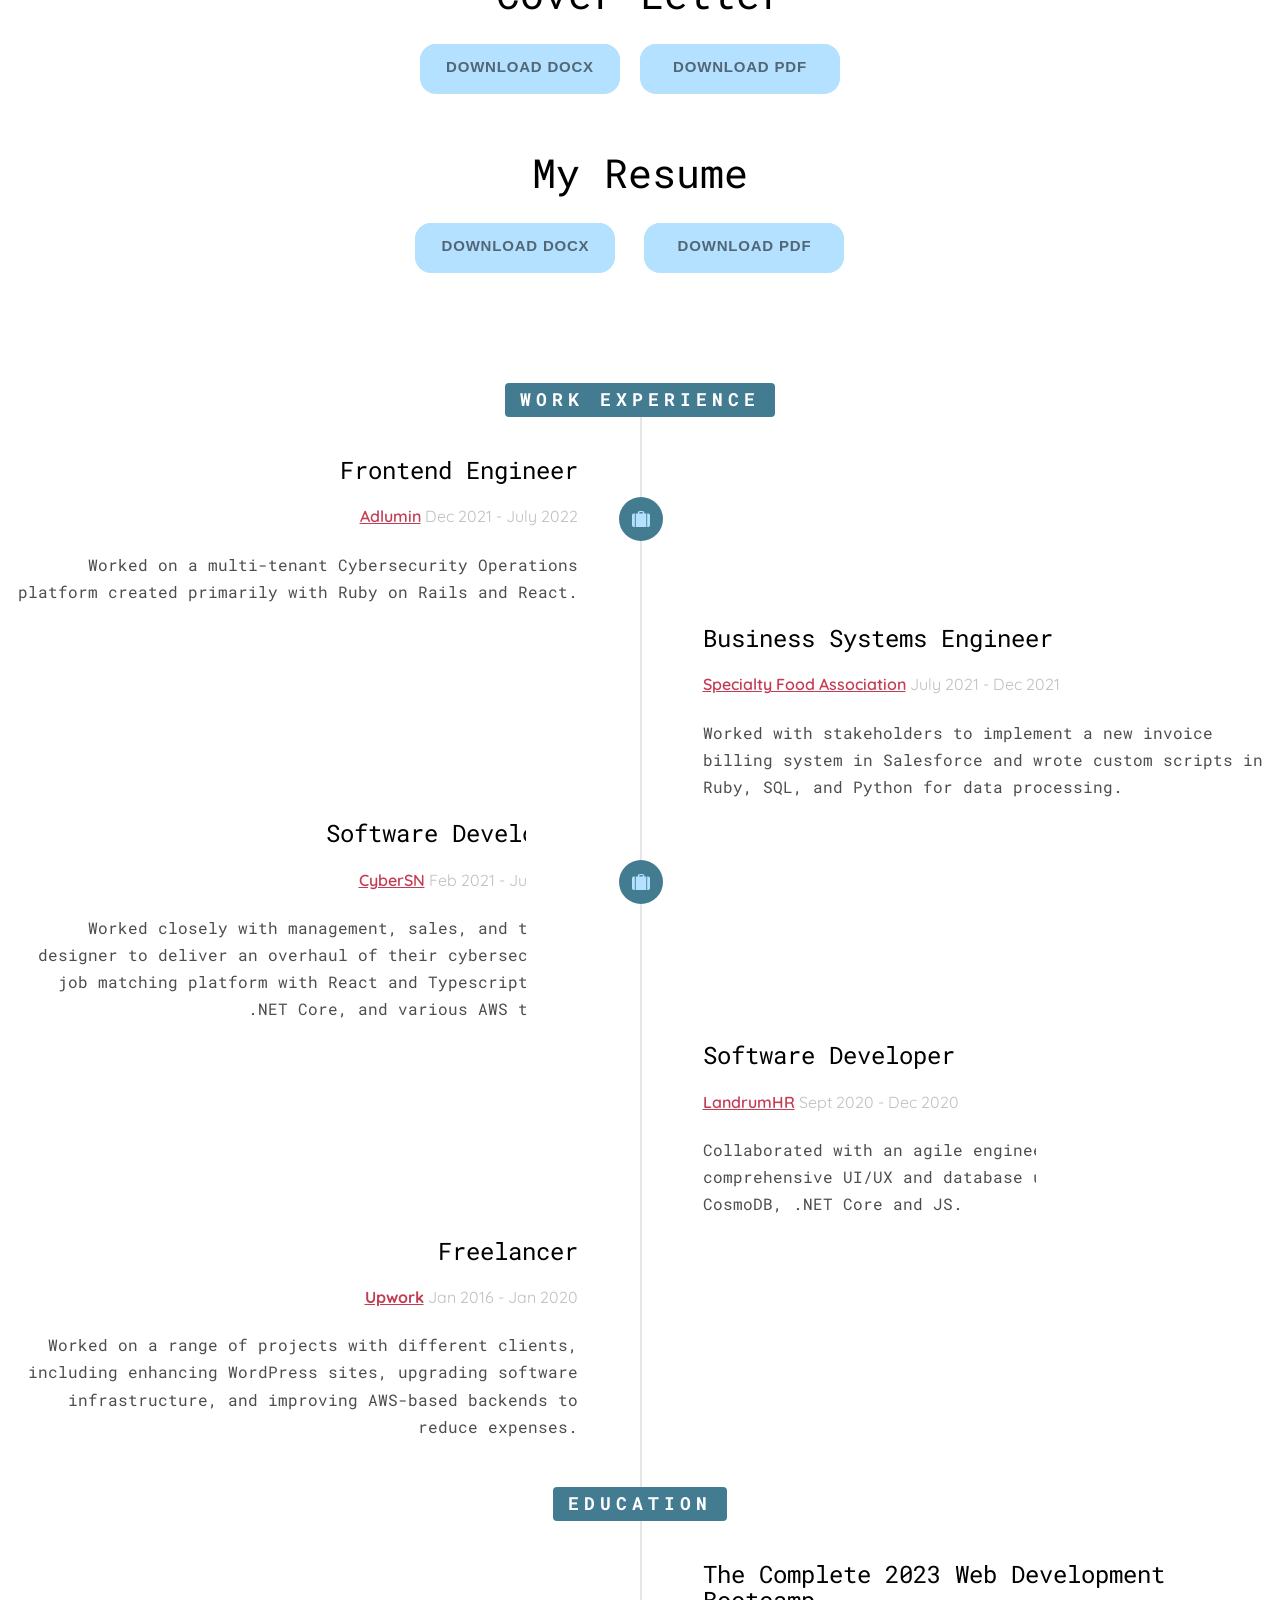
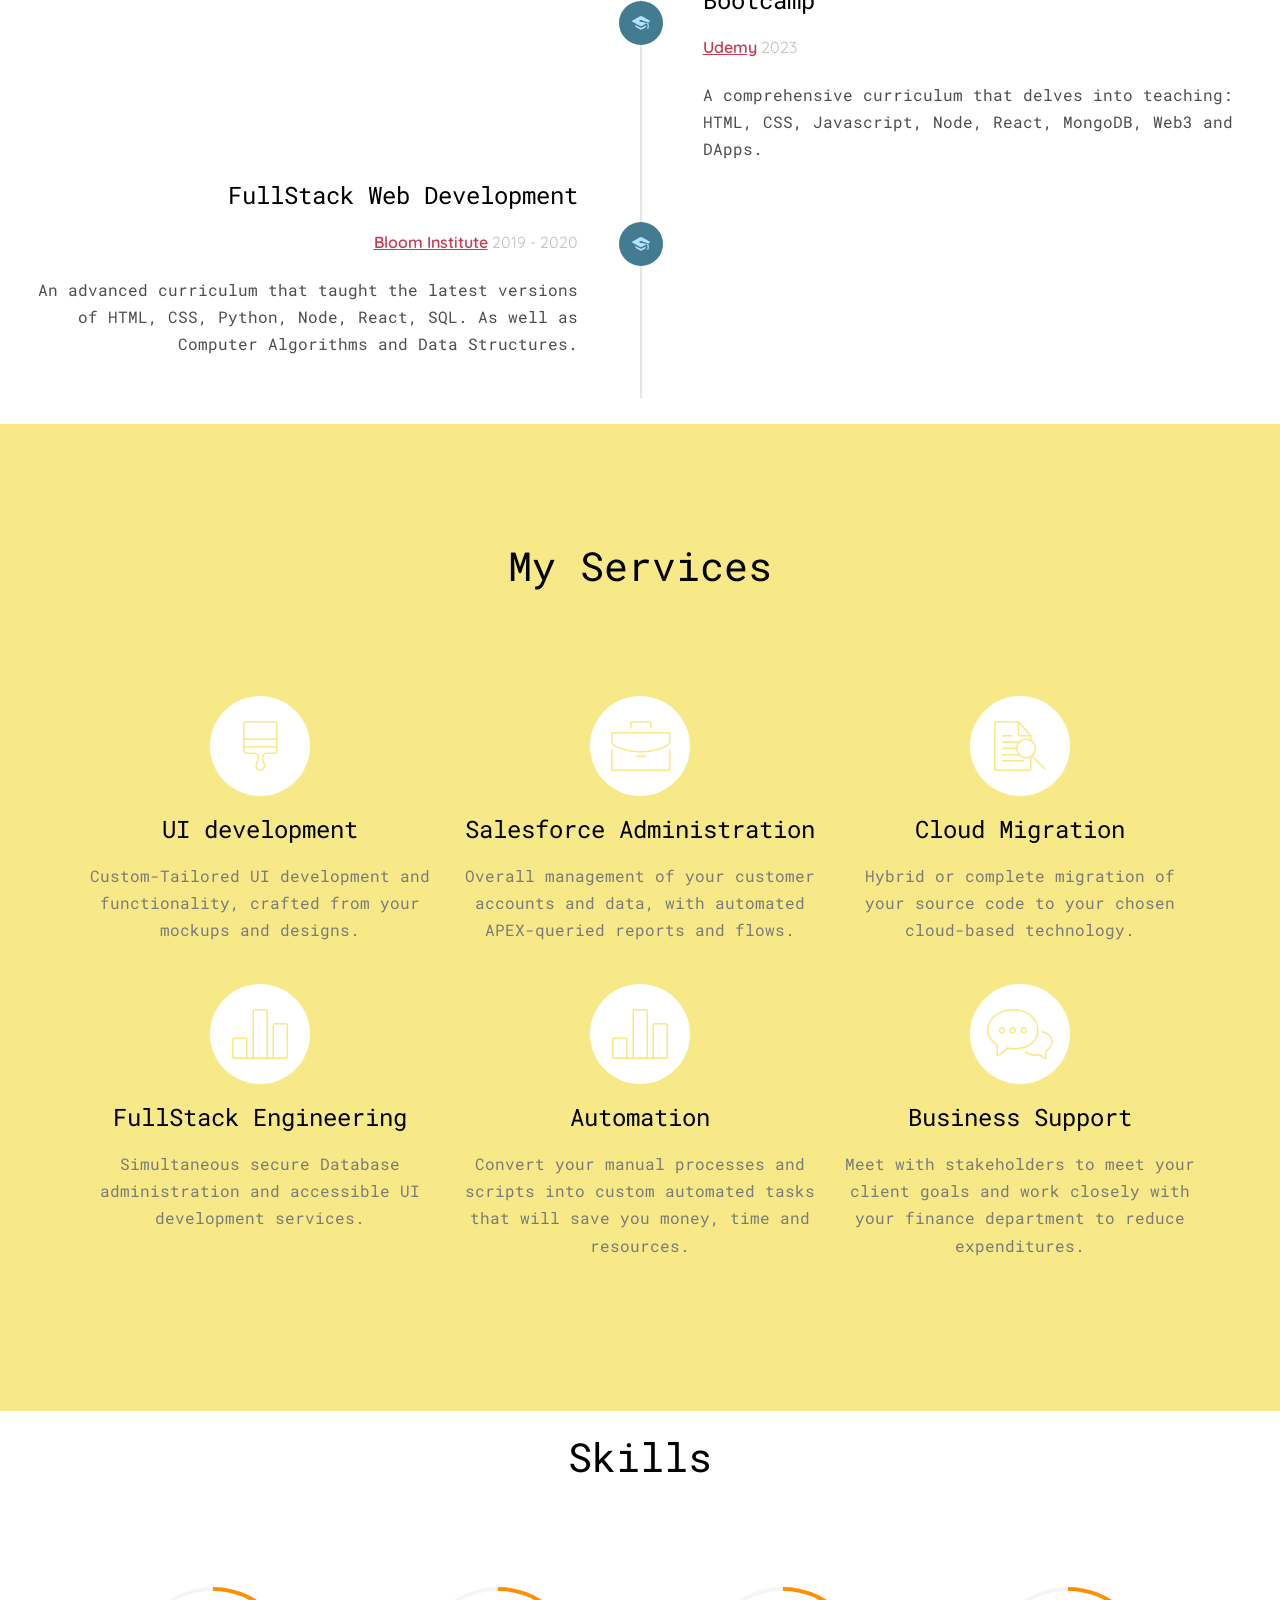
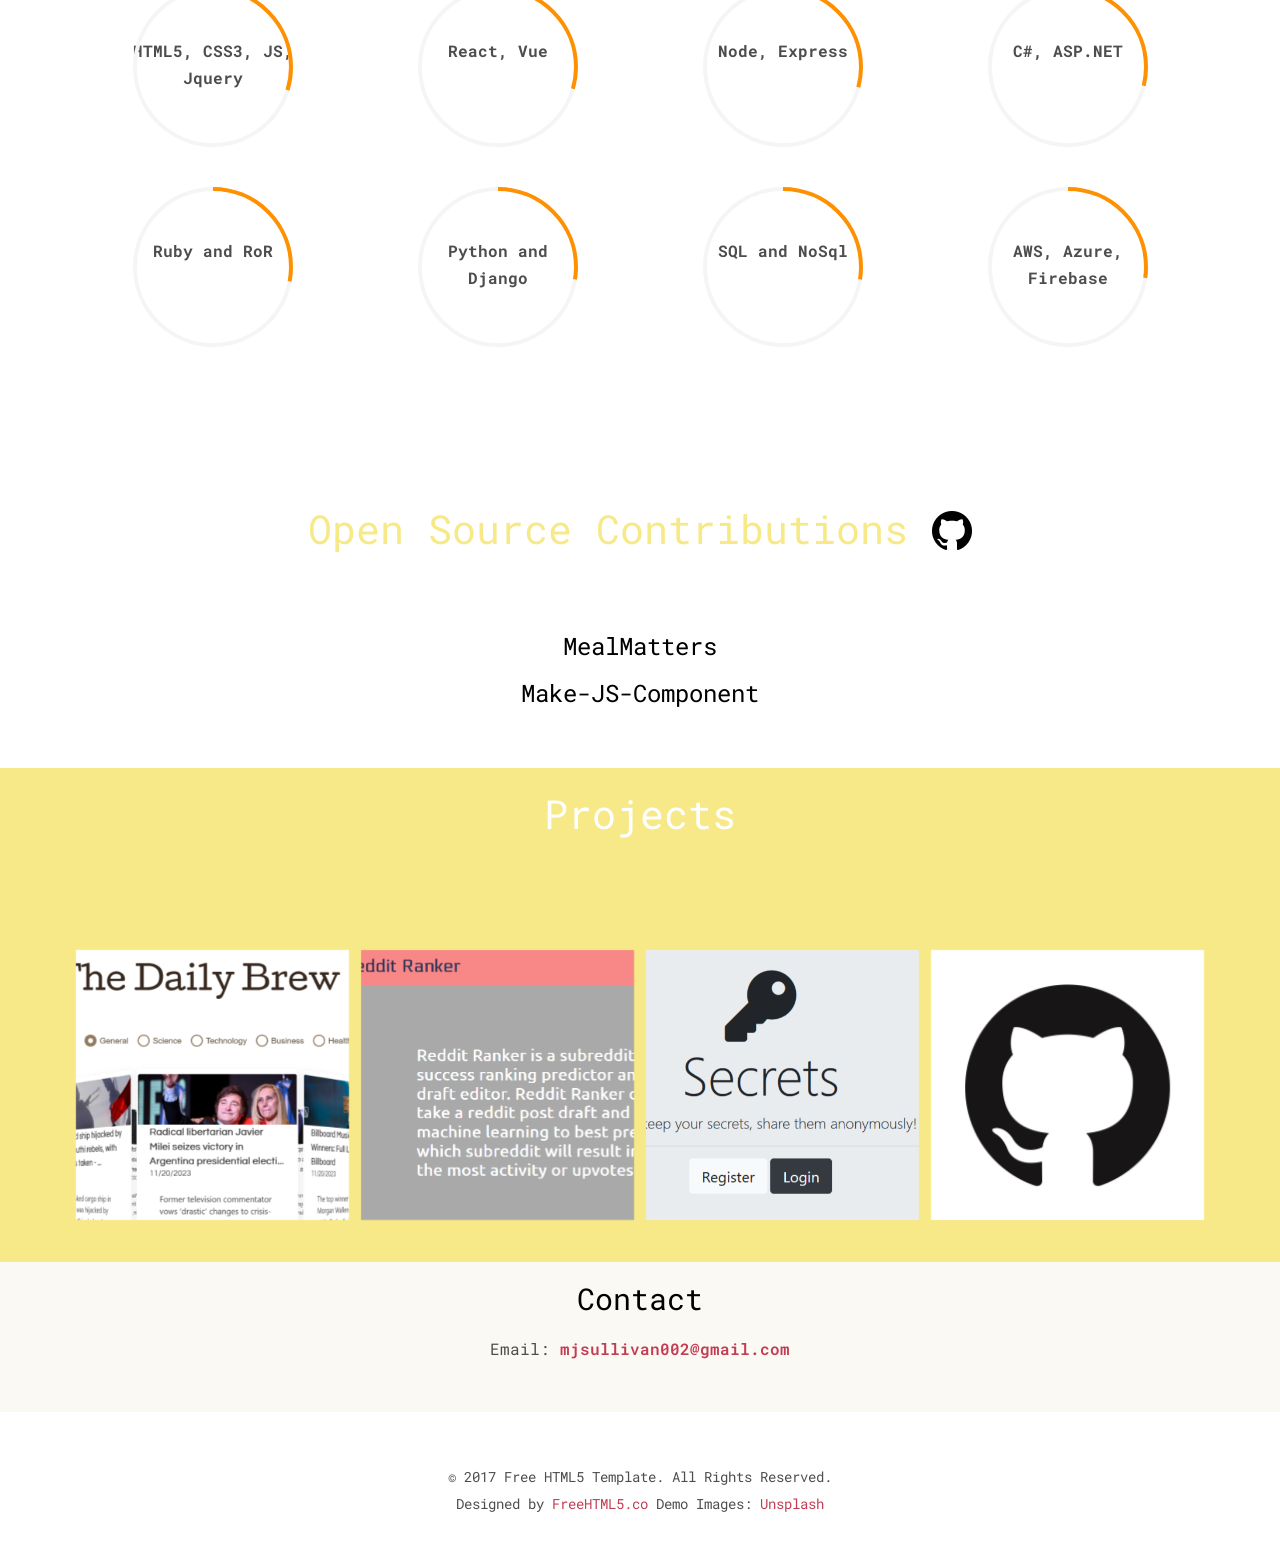
==== commit 0edf188b: "Update index.html" ====
--- a/index.html
+++ b/index.html
@@ -141,7 +141,7 @@
                 <div class="col-md-8 col-md-offset-2 text-center fh5co-heading cover-letter">
                   <h2>Cover Letter</h2>
                   <span class="container">
-                    <a class="downloadBtn" href="https://mjs001.github.io/portfolio/cover-letter/Miriam-Sullivan-cover-letter-2024-no-phone.docx" download="Miriam-Sullivan-cover-letter-2024-no-phone.docx">Download
+                    <a class="downloadBtn" target="_blank" href="https://mjs001.github.io/portfolio/cover-letter/Miriam-Sullivan-cover-letter-2024-no-phone.docx" download="Miriam-Sullivan-cover-letter-2024-no-phone.docx">Download
                       DOCX</a><a class="downloadBtn" href="https://mjs001.github.io/portfolio/cover-letter/Miriam-Sullivan-cover-letter-2024-no-phone.pdf" target="_blank" download="Miriam-Sullivan-cover-letter-2024-no-phone.pdf">Download
                       PDF</a></span>
                 </div>
@@ -152,7 +152,7 @@
             <div class="row animate-box">
               <div class="col-md-8 col-md-offset-2 text-center fh5co-heading resume">
                 <h2>My Resume</h2>
-                <span class="container"><a class="downloadBtn" href="https://mjs001.github.io/portfolio/resume/Miriam-Sullivan-resume-2025.docx" download="Miriam-Sullivan-resume-2025.docx">Download DOCX</a>
+                <span class="container"><a class="downloadBtn" target="_blank" href="https://mjs001.github.io/portfolio/resume/Miriam-Sullivan-resume-2025.docx" download="Miriam-Sullivan-resume-2025.docx">Download DOCX</a>
                   <a class="downloadBtn" href="https://mjs001.github.io/portfolio/resume/Miriam-Sullivan-resume-2025.pdf" target="_blank" download="Miriam-Sullivan-resume-2025.pdf">Download PDF</a></span>
               </div>
             </div>
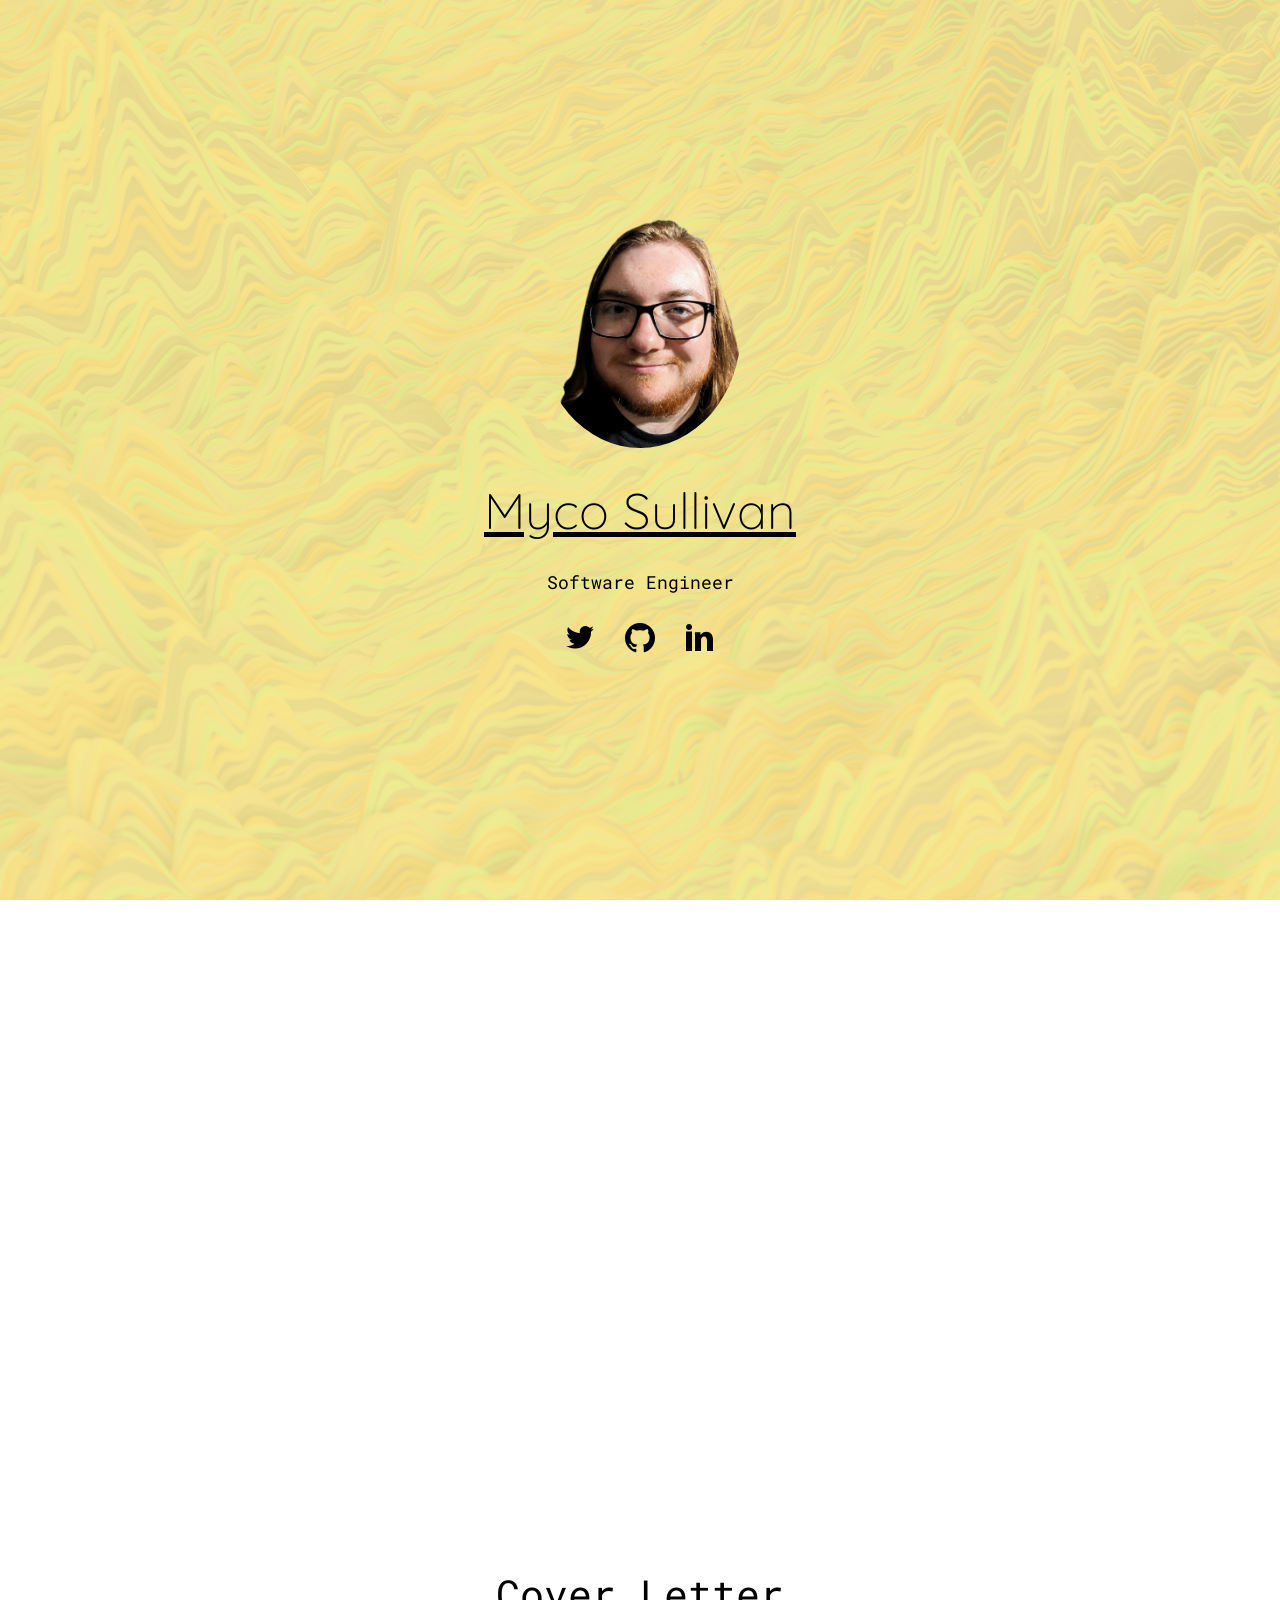
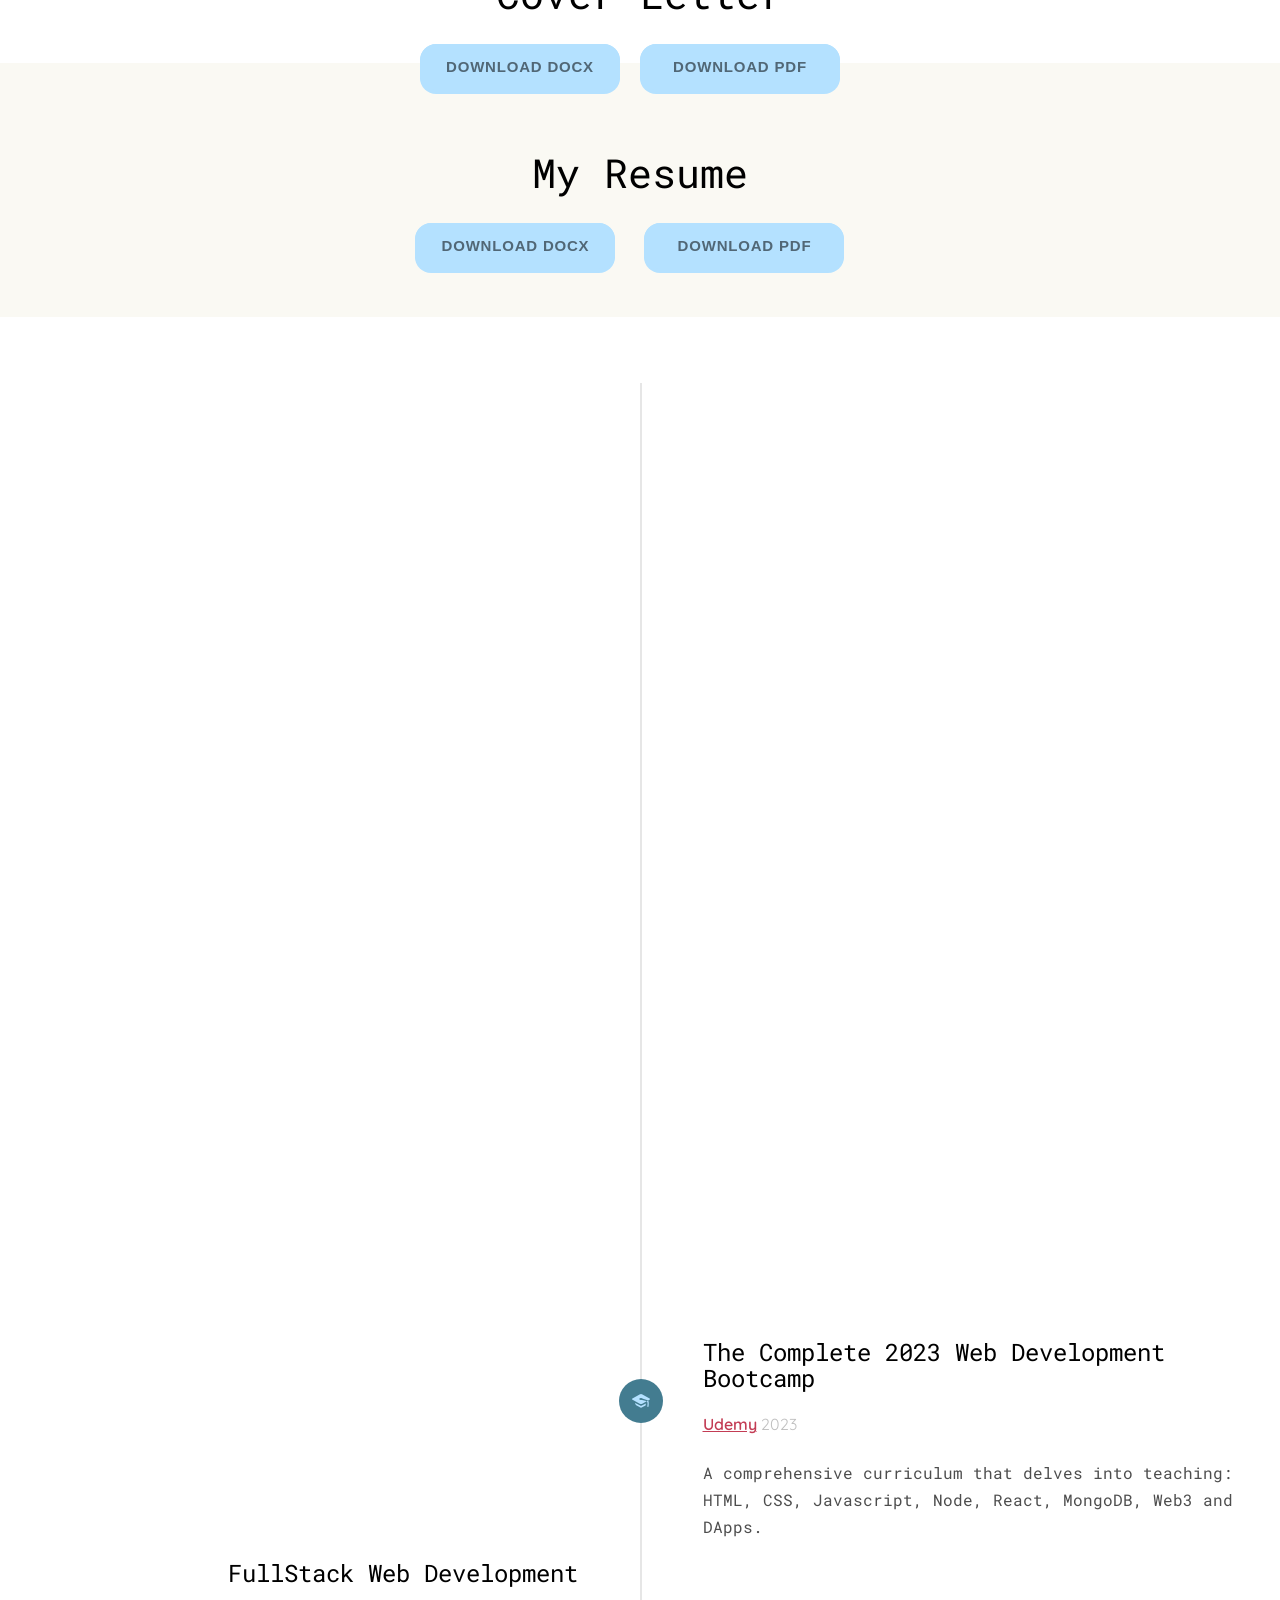
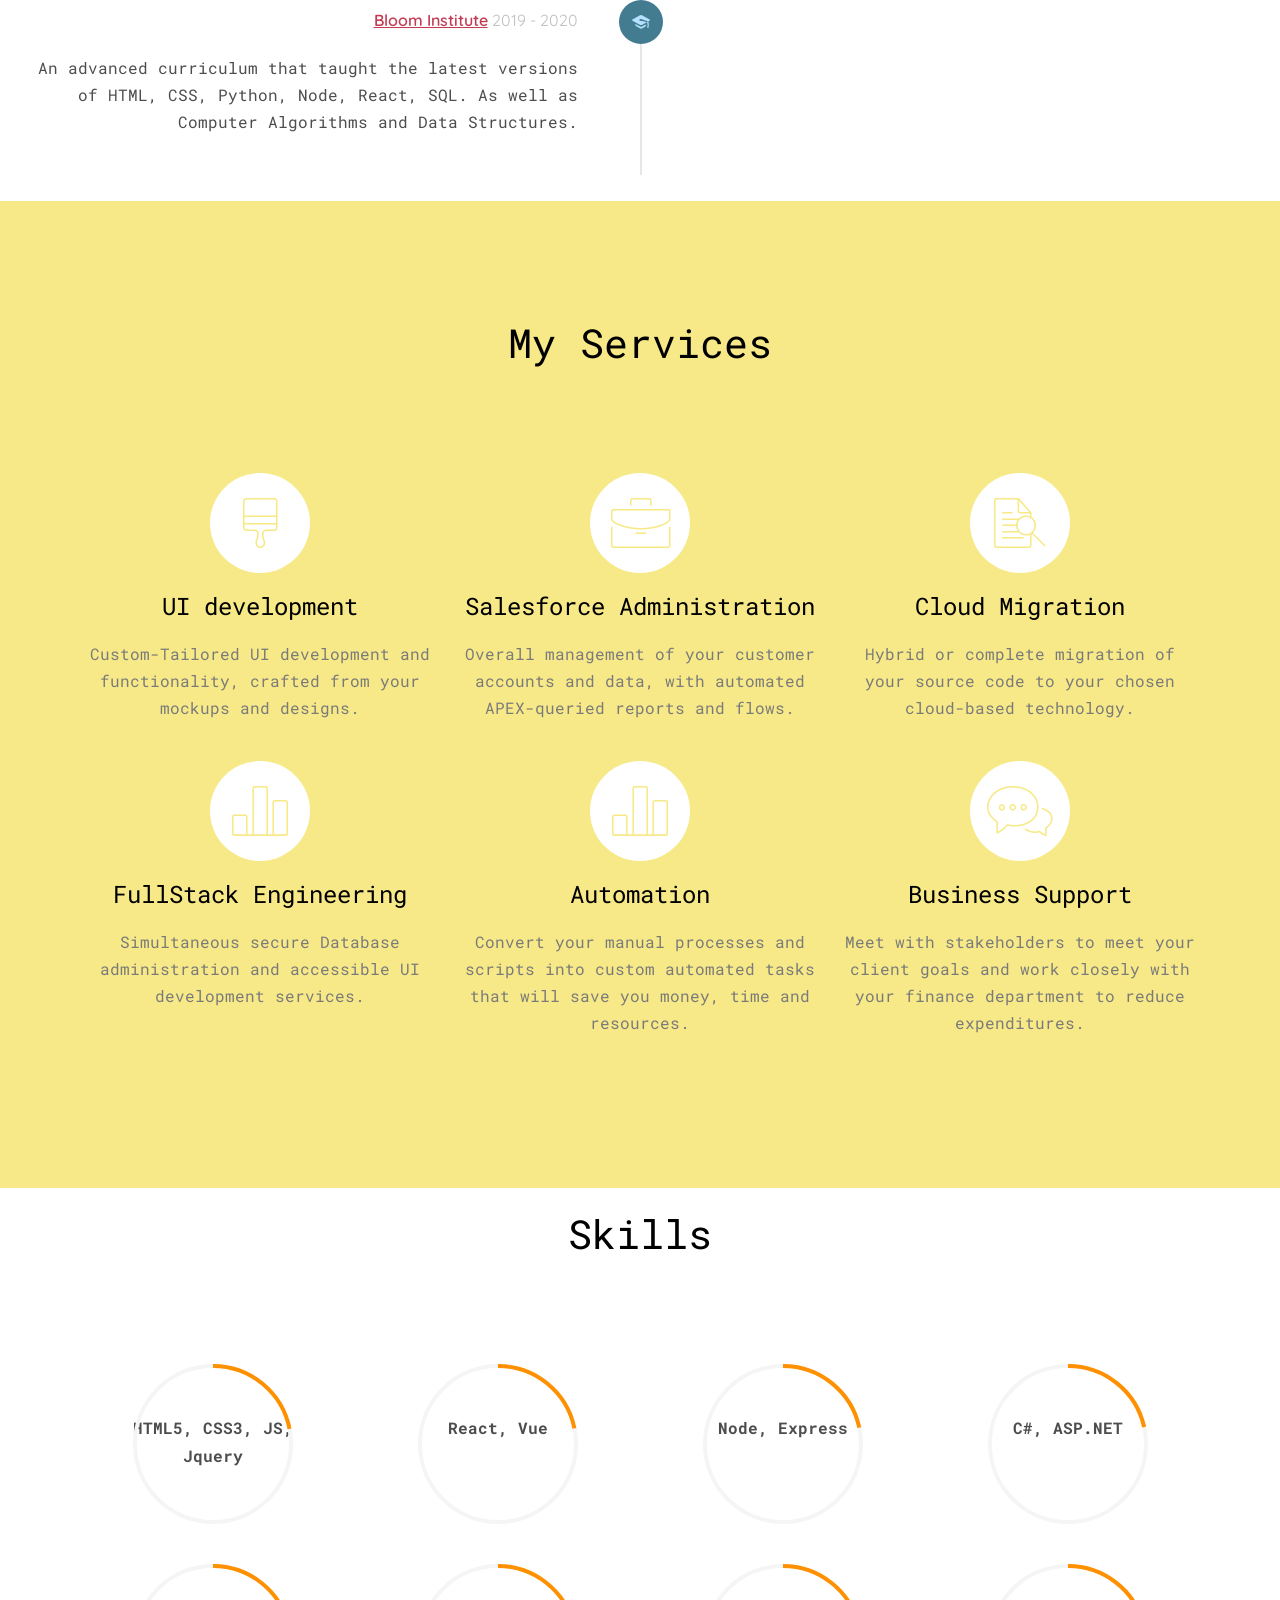
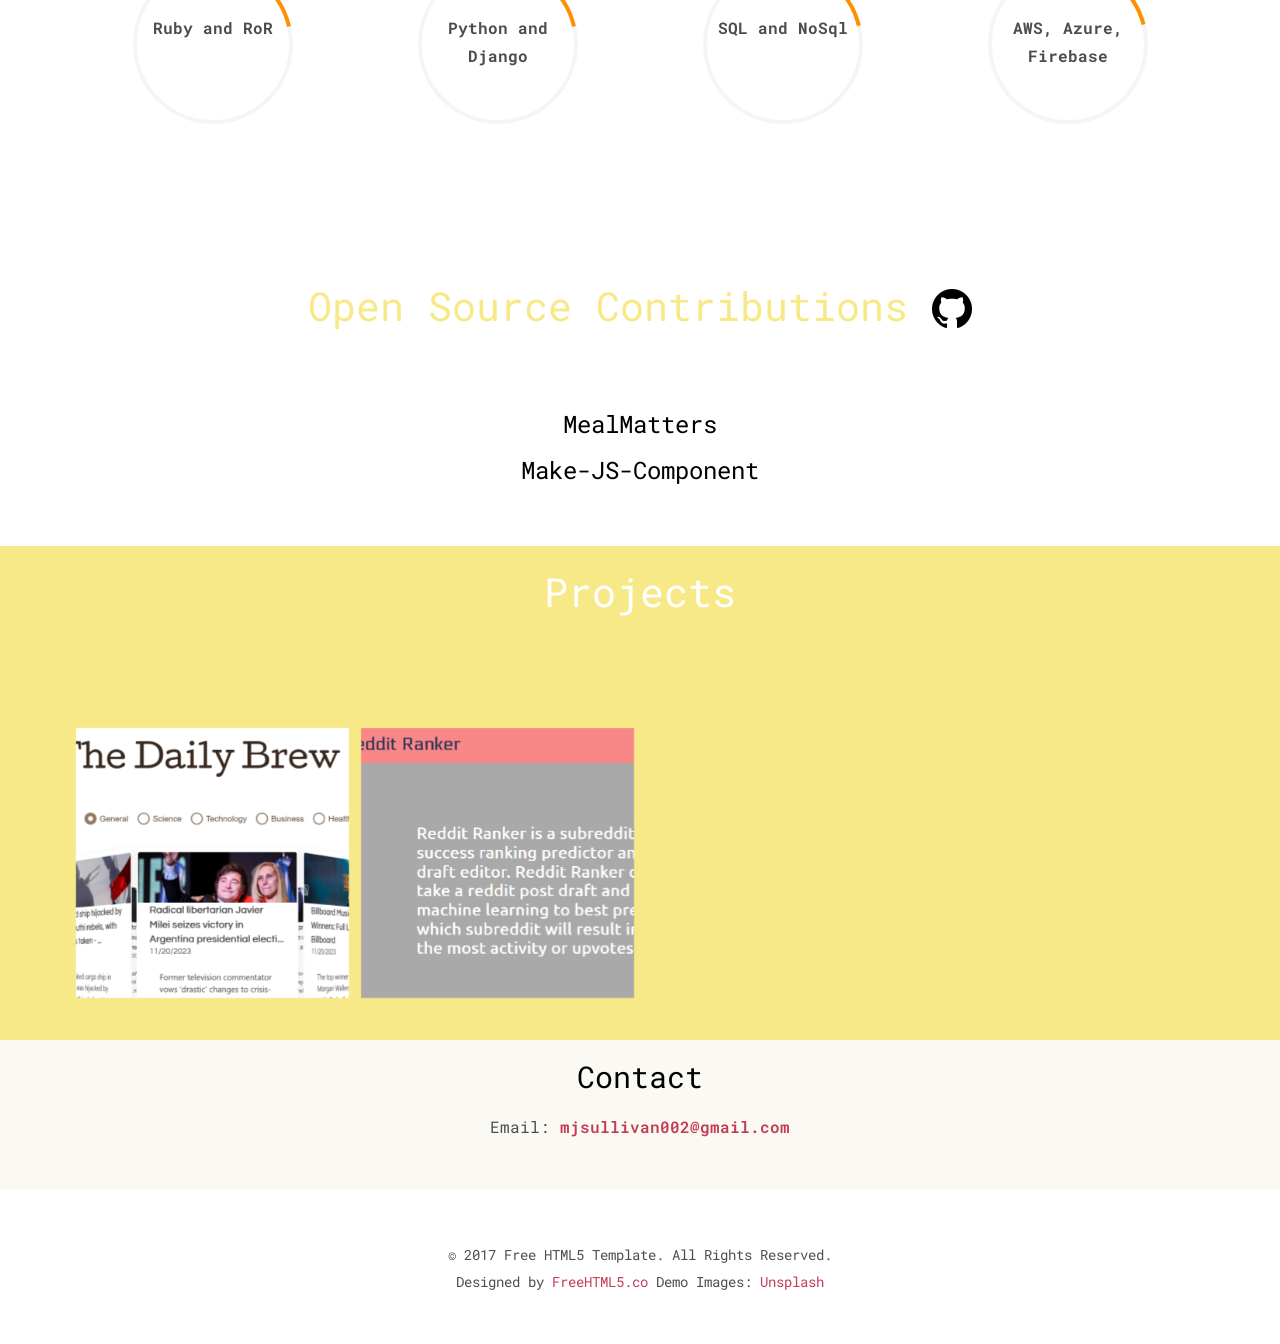
==== commit a6447cc9: "updated experience and summary sections" ====
--- a/index.html
+++ b/index.html
@@ -7,7 +7,8 @@
   <title>Myco Sullivan Portfolio</title>
   <meta name="viewport" content="width=device-width, initial-scale=1">
   <meta name="description" content="Free HTML5 Website Template by freehtml5.co" />
-  <meta name="keywords" content="free website templates, free html5, free template, free bootstrap, free website template, html5, css3, mobile first, responsive" />
+  <meta name="keywords"
+    content="free website templates, free html5, free template, free bootstrap, free website template, html5, css3, mobile first, responsive" />
   <meta name="author" content="freehtml5.co" />
 
   <!--
@@ -50,7 +51,9 @@
 
   <link rel="preconnect" href="https://fonts.googleapis.com">
   <link rel="preconnect" href="https://fonts.gstatic.com" crossorigin>
-  <link href="https://fonts.googleapis.com/css2?family=Crete+Round&family=Open+Sans&family=Quicksand&family=Roboto+Mono:wght@300;400&display=swap" rel="stylesheet">
+  <link
+    href="https://fonts.googleapis.com/css2?family=Crete+Round&family=Open+Sans&family=Quicksand&family=Roboto+Mono:wght@300;400&display=swap"
+    rel="stylesheet">
 
   <!-- Modernizr JS -->
   <script src="js/modernizr-2.6.2.min.js"></script>
@@ -69,7 +72,8 @@
   <div class="container-fluid">
     <div class="fh5co-loader"></div>
     <div id="page">
-      <header id="fh5co-header" class="fh5co-cover js-fullheight full-width" role="banner" style="background-image:url(images/cover.jpg);" data-stellar-background-ratio="0.5">
+      <header id="fh5co-header" class="fh5co-cover js-fullheight full-width" role="banner"
+        style="background-image:url(images/cover.jpg);" data-stellar-background-ratio="0.5">
         <div class="overlay"></div>
         <div class="container">
           <div class="row">
@@ -82,9 +86,11 @@
                   <h3 class="subtitleText"><span>Software Engineer</span></h3>
                   <p>
                   <ul class="fh5co-social-icons">
-                    <li><a target="_blank" href="https://twitter.com/Myc_engineer"><i class="icon-twitter2"></i></a></li>
+                    <li><a target="_blank" href="https://twitter.com/Myc_engineer"><i class="icon-twitter2"></i></a>
+                    </li>
                     <li><a target="_blank" href="https://github.com/mjs001"><i class="icon-github2"></i></a></li>
-                    <li><a target="_blank" href="https://www.linkedin.com/in/mycosullivan/"><i class="icon-linkedin2"></i></a></li>
+                    <li><a target="_blank" href="https://www.linkedin.com/in/mycosullivan/"><i
+                          class="icon-linkedin2"></i></a></li>
                   </ul>
                   </p>
                 </div>
@@ -104,7 +110,8 @@
             <div class="col-md-4">
               <ul class="info">
                 <li><span class="first-block">Name:</span><span class="second-block">Myco (Miriam) Sullivan</span></li>
-                <li><span class="first-block">Email:</span><span class="second-block">mjsullivan002<wbr id="lineBreakEmail">@gmail.com</span>
+                <li><span class="first-block">Email:</span><span
+                    class="second-block">mjsullivan002<wbr id="lineBreakEmail">@gmail.com</span>
                 </li>
               </ul>
             </div>
@@ -113,16 +120,17 @@
               <!--  -->
 
               <p>
-                My journey started in 2016, when I began studying Web Development and freelanced. With time, my skills improved but I felt the need for formal education. In 2020,
-                I joined BloomTech (formerly Lambda School) as a full-time student and ended up getting a contract at
-                <a href="https://www.landrumhr.com/" target="_blank">LandrumHR</a> before finishing. From there, I
-                joined a <a href="https://cybersn.com/" target="_blank">leading cybersecurity job matching
-                  platform</a>, explored the business side of tech as a systems engineer for a <a href="https://www.specialtyfood.com/" target="_blank">not-for-profit trade association</a>, and
-                joined a <a href="https://adlumin.com/" target="_blank">cutting edge startup in cybersecurity
+                My journey started in highschool where I took a computer course learning about HTML and CSS. Later, my
+                interests grew and I decided to enroll in a programming bootcamp. In 2020, I joined BloomTech (formerly
+                Lambda School) as a full-time student and ended up getting a contract at <a
+                  href="https://www.landrumhr.com/" target="_blank">LandrumHR</a> before finishing. From there, I
+                joined a <a href="https://cybersn.com/" target="_blank">leading Cybersecurity job matching
+                  platform</a>, explored the business side of tech as a Business Systems Engineer for a <a
+                  href="https://www.specialtyfood.com/" target="_blank">not-for-profit trade association</a>, and
+                joined a <a href="https://adlumin.com/" target="_blank">cutting edge startup in Cybersecurity
                   operations.</a>
               </p>
-              <p>In my free time, I have been sharpening my AWS skills with AWS skill builder courses,
-                exploring the world of Blockchain and gardening.</p>
+              <p>In my free time, I enjoy creating side projects and contributing to open source projects.</p>
               <div class="row animate-box">
                 <ul class="fh5co-social-icons">
                   <li><a target="_blank" href="https://twitter.com/Myc_engineer"><i class="icon-twitter2"></i></a></li>
@@ -141,8 +149,12 @@
                 <div class="col-md-8 col-md-offset-2 text-center fh5co-heading cover-letter">
                   <h2>Cover Letter</h2>
                   <span class="container">
-                    <a class="downloadBtn" target="_blank" href="https://mjs001.github.io/portfolio/cover-letter/Miriam-Sullivan-cover-letter-2024-no-phone.docx" download="Miriam-Sullivan-cover-letter-2024-no-phone.docx">Download
-                      DOCX</a><a class="downloadBtn" href="https://mjs001.github.io/portfolio/cover-letter/Miriam-Sullivan-cover-letter-2024-no-phone.pdf" target="_blank" download="Miriam-Sullivan-cover-letter-2024-no-phone.pdf">Download
+                    <a class="downloadBtn" target="_blank"
+                      href="https://mjs001.github.io/portfolio/cover-letter/Miriam-Sullivan-cover-letter-2025-no-phone.docx"
+                      download="Miriam-Sullivan-cover-letter-2025-no-phone.docx">Download
+                      DOCX</a><a class="downloadBtn"
+                      href="https://mjs001.github.io/portfolio/cover-letter/Miriam-Sullivan-cover-letter-2025-no-phone.pdf"
+                      target="_blank" download="Miriam-Sullivan-cover-letter-2025-no-phone.pdf">Download
                       PDF</a></span>
                 </div>
               </div>
@@ -152,8 +164,12 @@
             <div class="row animate-box">
               <div class="col-md-8 col-md-offset-2 text-center fh5co-heading resume">
                 <h2>My Resume</h2>
-                <span class="container"><a class="downloadBtn" target="_blank" href="https://mjs001.github.io/portfolio/resume/Miriam-Sullivan-resume-2025.docx" download="Miriam-Sullivan-resume-2025.docx">Download DOCX</a>
-                  <a class="downloadBtn" href="https://mjs001.github.io/portfolio/resume/Miriam-Sullivan-resume-2025.pdf" target="_blank" download="Miriam-Sullivan-resume-2025.pdf">Download PDF</a></span>
+                <span class="container"><a class="downloadBtn" target="_blank"
+                    href="https://mjs001.github.io/portfolio/resume/Miriam-Sullivan-resume-2025-no-phone.docx"
+                    download="Miriam-Sullivan-resume-2025.docx">Download DOCX</a>
+                  <a class="downloadBtn"
+                    href="https://mjs001.github.io/portfolio/resume/Miriam-Sullivan-resume-2025-no-phone.pdf"
+                    target="_blank" download="Miriam-Sullivan-resume-2025-no-phone.pdf">Download PDF</a></span>
               </div>
             </div>
           </div>
@@ -171,7 +187,8 @@
                 <div class="timeline-panel">
                   <div class="timeline-heading">
                     <h3 class="timeline-title">Frontend Engineer</h3>
-                    <span class="company"><a target="_blank" class="company-name" href="https://adlumin.com/"><u>Adlumin</u></a>
+                    <span class="company"><a target="_blank" class="company-name"
+                        href="https://adlumin.com/"><u>Adlumin</u></a>
                       Dec 2021 - July 2022</span>
                   </div>
                   <div class="timeline-body">
@@ -186,7 +203,8 @@
                 <div class="timeline-panel">
                   <div class="timeline-heading">
                     <h3 class="timeline-title">Business Systems Engineer</h3>
-                    <span class="company"><a target="_blank" class="company-name" href="https://www.specialtyfood.com/"><u>Specialty Food
+                    <span class="company"><a target="_blank" class="company-name"
+                        href="https://www.specialtyfood.com/"><u>Specialty Food
                           Association</u></a>
                       July 2021 - Dec 2021</span>
                   </div>
@@ -204,7 +222,8 @@
                 <div class="timeline-panel">
                   <div class="timeline-heading">
                     <h3 class="timeline-title">Software Developer</h3>
-                    <span class="company"><a target="_blank" class="company-name" href="https://cybersn.com/"><u>CyberSN</u></a>
+                    <span class="company"><a target="_blank" class="company-name"
+                        href="https://cybersn.com/"><u>CyberSN</u></a>
                       Feb 2021 - July 2021</span>
                   </div>
                   <div class="timeline-body">
@@ -222,7 +241,8 @@
                 <div class="timeline-panel">
                   <div class="timeline-heading">
                     <h3 class="timeline-title">Software Developer</h3>
-                    <span class="company"><a target="_blank" class="company-name" href="https://www.landrumhr.com/"><u>LandrumHR</u></a>
+                    <span class="company"><a target="_blank" class="company-name"
+                        href="https://www.landrumhr.com/"><u>LandrumHR</u></a>
                       Sept 2020 - Dec 2020</span>
                   </div>
                   <div class="timeline-body">
@@ -230,20 +250,6 @@
                       comprehensive
                       UI/UX and database upgrade with Vue, CosmoDB, .NET Core and JS.
                     </p>
-                  </div>
-                </div>
-              </li>
-              <li class="animate-box timeline-unverted">
-                <div class="timeline-badge"><i class="icon-suitcase"></i></div>
-                <div class="timeline-panel">
-                  <div class="timeline-heading">
-                    <h3 class="timeline-title">Freelancer</h3>
-                    <span class="company"><u style="color: #c33c54; font-weight: bold;" class="company-name">Upwork</u>
-                      Jan 2016 -
-                      Jan 2020</span>
-                  </div>
-                  <div class="timeline-body">
-                    <p>Worked on a range of projects with different clients, including enhancing WordPress sites, upgrading software infrastructure, and improving AWS-based backends to reduce expenses.</p>
                   </div>
                 </div>
               </li>
@@ -260,7 +266,8 @@
                     <h3 class="timeline-title">The Complete 2023 Web Development
                       Bootcamp
                     </h3>
-                    <span class="company"><a target="_blank" class="company-name" href="https://www.udemy.com/course/the-complete-web-development-bootcamp/"><u>Udemy</u></a>
+                    <span class="company"><a target="_blank" class="company-name"
+                        href="https://www.udemy.com/course/the-complete-web-development-bootcamp/"><u>Udemy</u></a>
                       2023</span>
                   </div>
                   <div class="timeline-body">
@@ -275,7 +282,8 @@
                 <div class="timeline-panel">
                   <div class="timeline-heading">
                     <h3 class="timeline-title">FullStack Web Development</h3>
-                    <span class="company"><a target="_blank" class="company-name" href="https://www.bloomtech.com/"><u>Bloom Institute</u></a>
+                    <span class="company"><a target="_blank" class="company-name"
+                        href="https://www.bloomtech.com/"><u>Bloom Institute</u></a>
                       2019
                       - 2020</span>
                   </div>
@@ -448,7 +456,8 @@
         <div class="services-padding">
           <div class="row">
             <div class="col-md-8 col-md-offset-2 text-center fh5co-heading">
-              <h2>Open Source Contributions <a class="github-big" target="_blank" href="https://github.com/mjs001"><i class="icon-github2"></i></a></h2>
+              <h2>Open Source Contributions <a class="github-big" target="_blank" href="https://github.com/mjs001"><i
+                    class="icon-github2"></i></a></h2>
 
             </div>
             <div class="row">
@@ -479,28 +488,32 @@
         <!-- NEEDS WORK -->
         <div class="row">
           <div class="col-md-3 text-center col-padding animate-box">
-            <a href="https://thedailybrew.onrender.com/" target="_blank" class="work" style="background-image: url('images/dailyBrew.png');">
+            <a href="https://thedailybrew.onrender.com/" target="_blank" class="work"
+              style="background-image: url('images/dailyBrew.png');">
               <div class="desc">
                 <h3>The Daily Brew</h3>
               </div>
             </a>
           </div>
           <div class="col-md-3 text-center col-padding animate-box">
-            <a href="https://reddit-ranker.netlify.app/" target="_blank" class="work" style="background-image: url('images/redditRanker.png');">
+            <a href="https://reddit-ranker.netlify.app/" target="_blank" class="work"
+              style="background-image: url('images/redditRanker.png');">
               <div class="desc">
                 <h3>Reddit Ranker</h3>
               </div>
             </a>
           </div>
           <div class="col-md-3 text-center col-padding animate-box">
-            <a href="https://github.com/mjs001/Secrets-oauth-test" target="_blank" class="work" style="background-image: url(images/68747470733a2f2f692e6962622e636f2f67334c4b7936632f736563726574732d6f617574682e706e67.png);">
+            <a href="https://github.com/mjs001/Secrets-oauth-test" target="_blank" class="work"
+              style="background-image: url(images/68747470733a2f2f692e6962622e636f2f67334c4b7936632f736563726574732d6f617574682e706e67.png);">
               <div class="desc">
                 <h3>Secrets Oauth</h3>
               </div>
             </a>
           </div>
           <div class="col-md-3 text-center col-padding animate-box">
-            <a href="https://github.com/mjs001" target="_blank" class="work" style="background-image: url(images/github.png);">
+            <a href="https://github.com/mjs001" target="_blank" class="work"
+              style="background-image: url(images/github.png);">
               <div class="desc">
                 <h3>See More on my Github</h3>
               </div>
@@ -513,14 +526,17 @@
     <div id="fh5co-consult">
       <div>
         <h2 class="text-center">Contact</h2>
-        <p class="email text-center">Email: <a class="contact" href="mailto:mjsullivan002@gmail.com">mjsullivan002@gmail.com</a></p>
+        <p class="email text-center">Email: <a class="contact"
+            href="mailto:mjsullivan002@gmail.com">mjsullivan002@gmail.com</a></p>
       </div>
     </div>
     <div id="fh5co-footer">
       <div class="container">
         <div class="row">
           <div class="col-md-12">
-            <small>&copy; 2017 Free HTML5 Template. All Rights Reserved. <br>Designed by <a href="http://freehtml5.co" target="_blank">FreeHTML5.co</a> Demo Images: <a href="http://unsplash.com" target="_blank">Unsplash</a></small>
+            <small>&copy; 2017 Free HTML5 Template. All Rights Reserved. <br>Designed by <a href="http://freehtml5.co"
+                target="_blank">FreeHTML5.co</a> Demo Images: <a href="http://unsplash.com"
+                target="_blank">Unsplash</a></small>
           </div>
         </div>
       </div>
@@ -548,4 +564,4 @@
 
 </body>
 
-</html>
+</html>
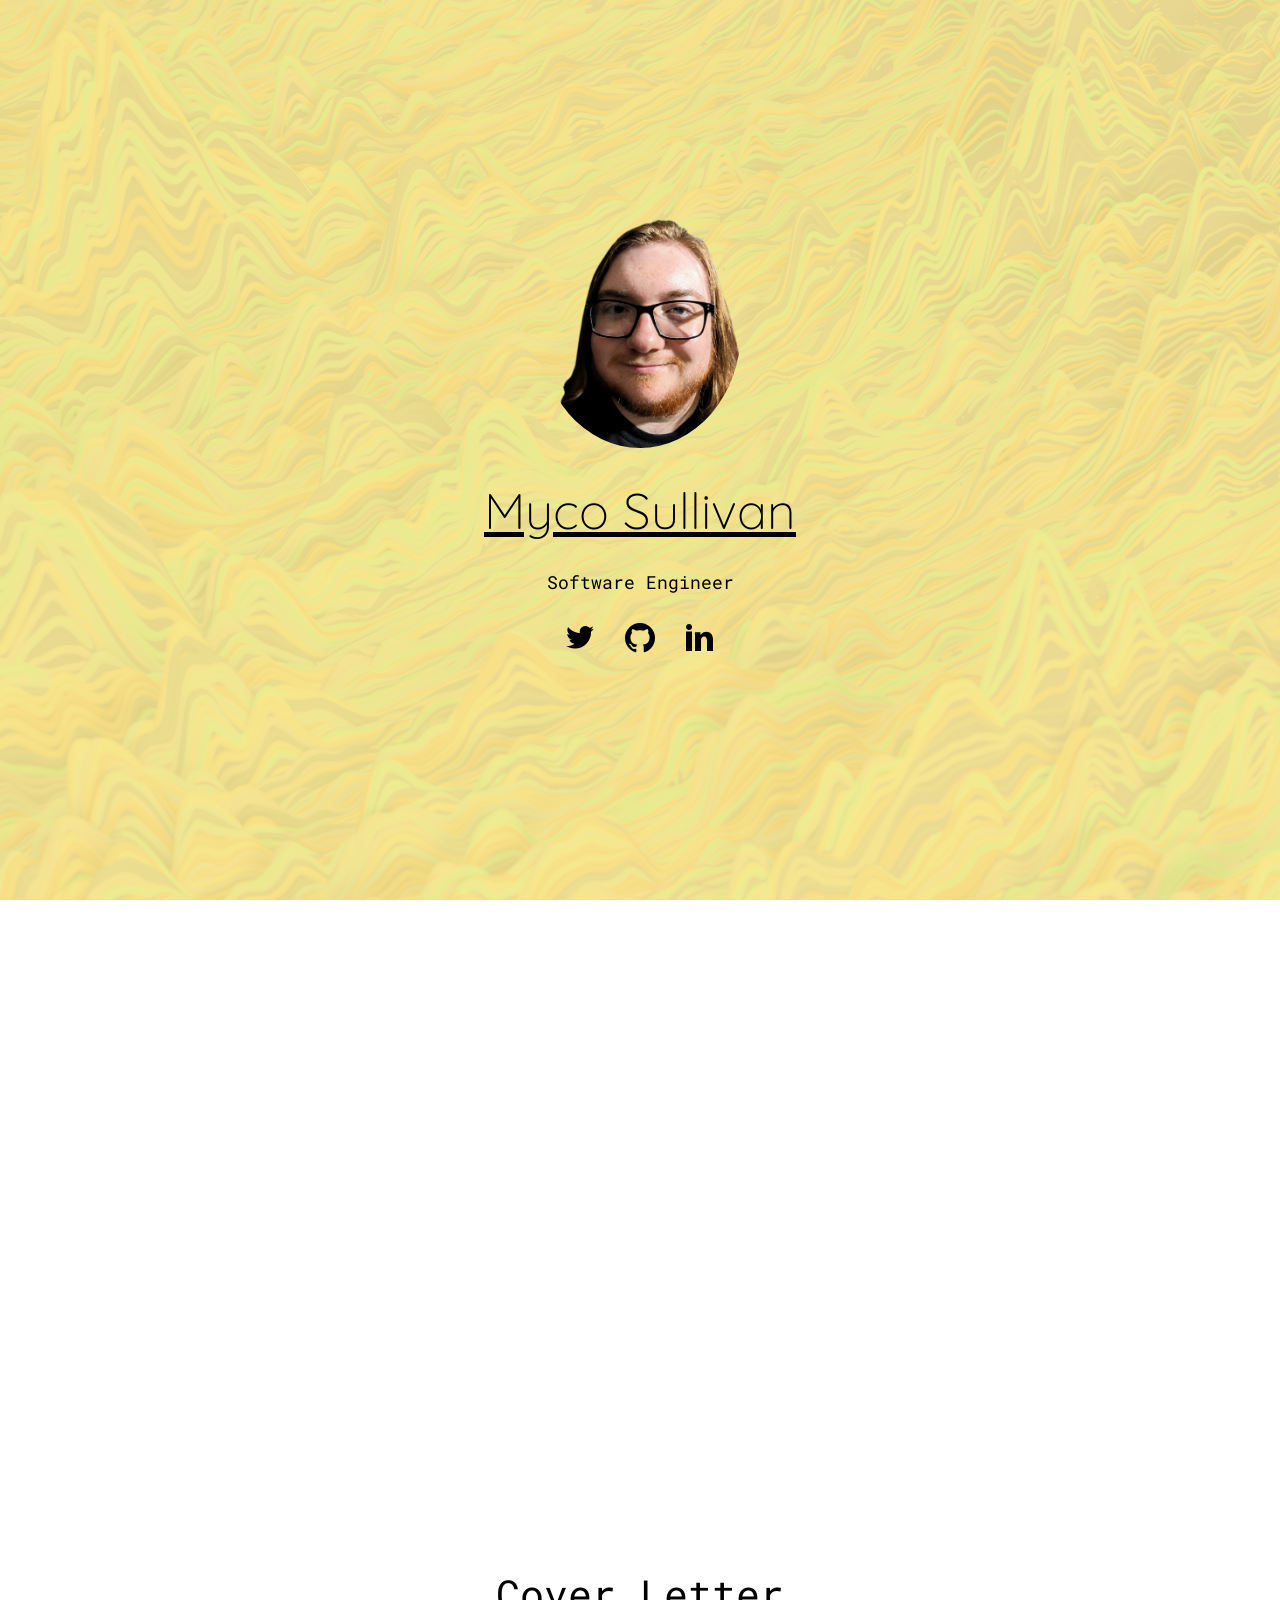
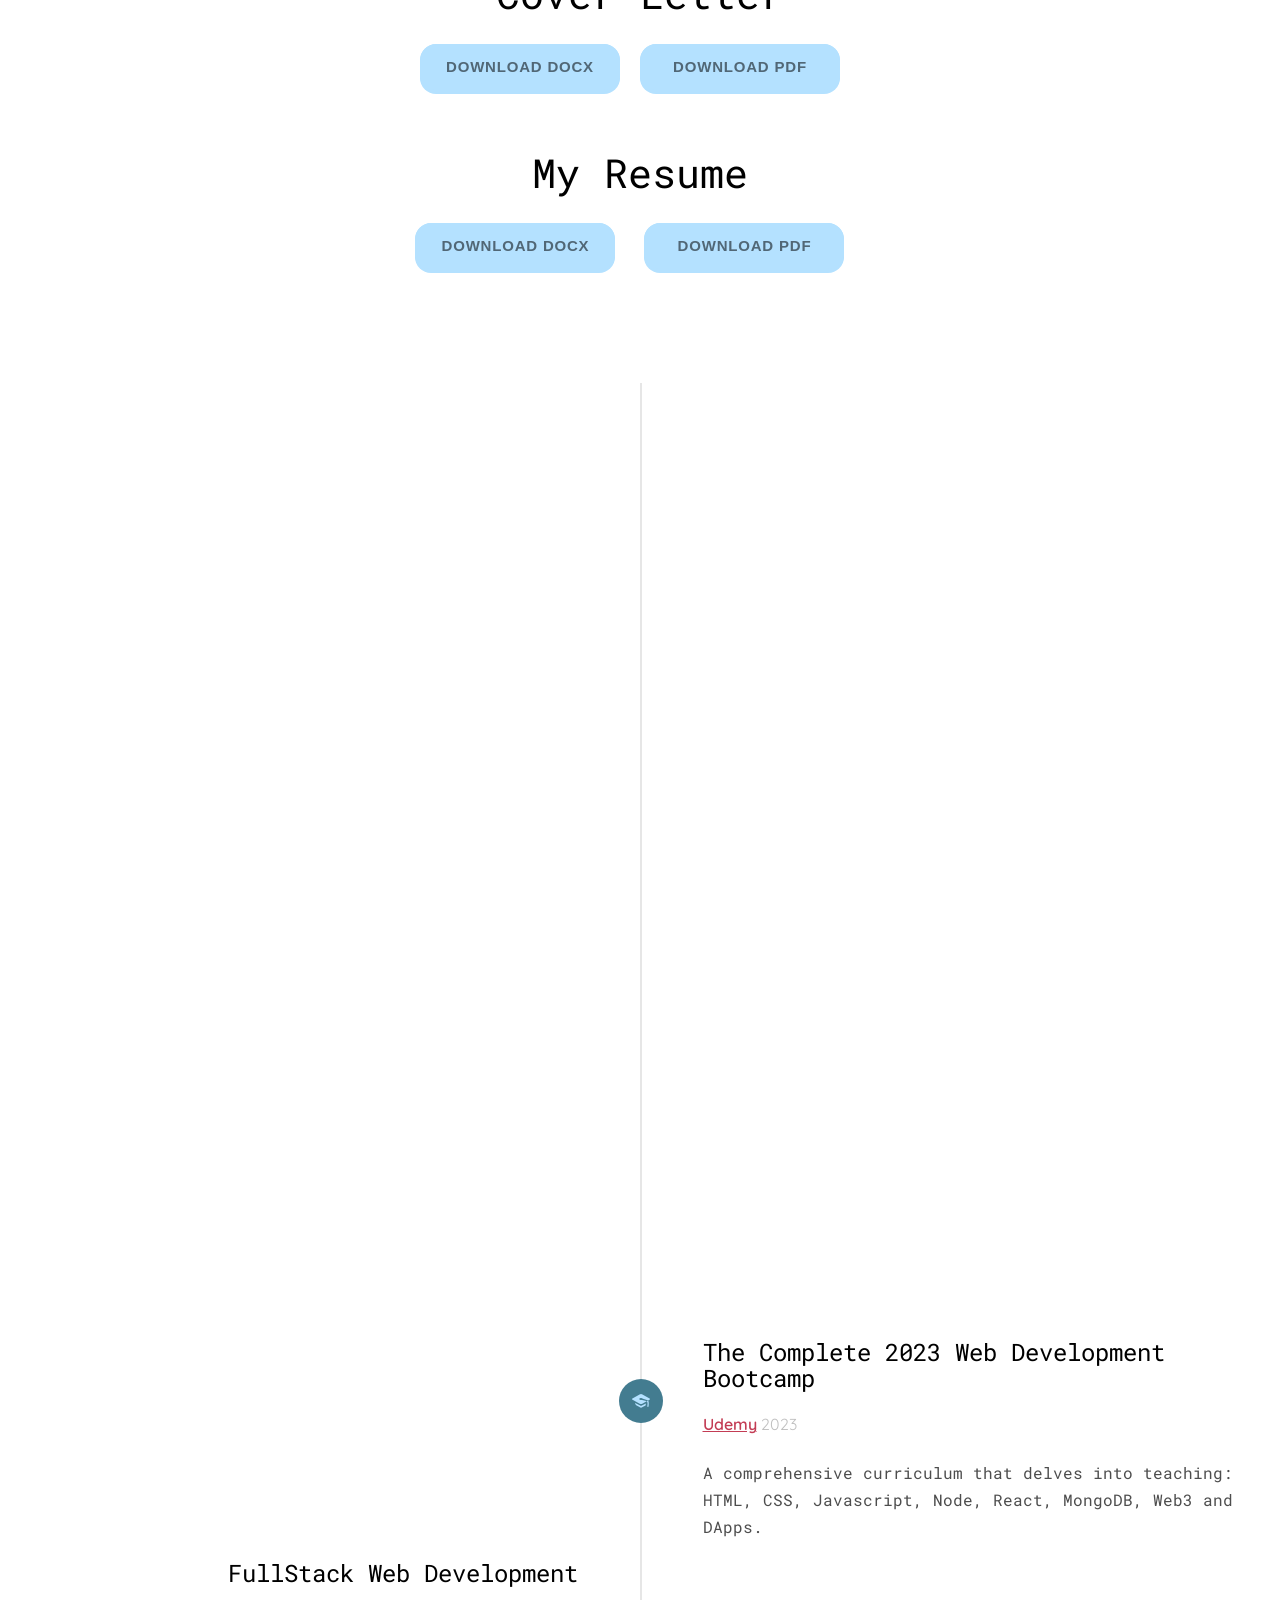
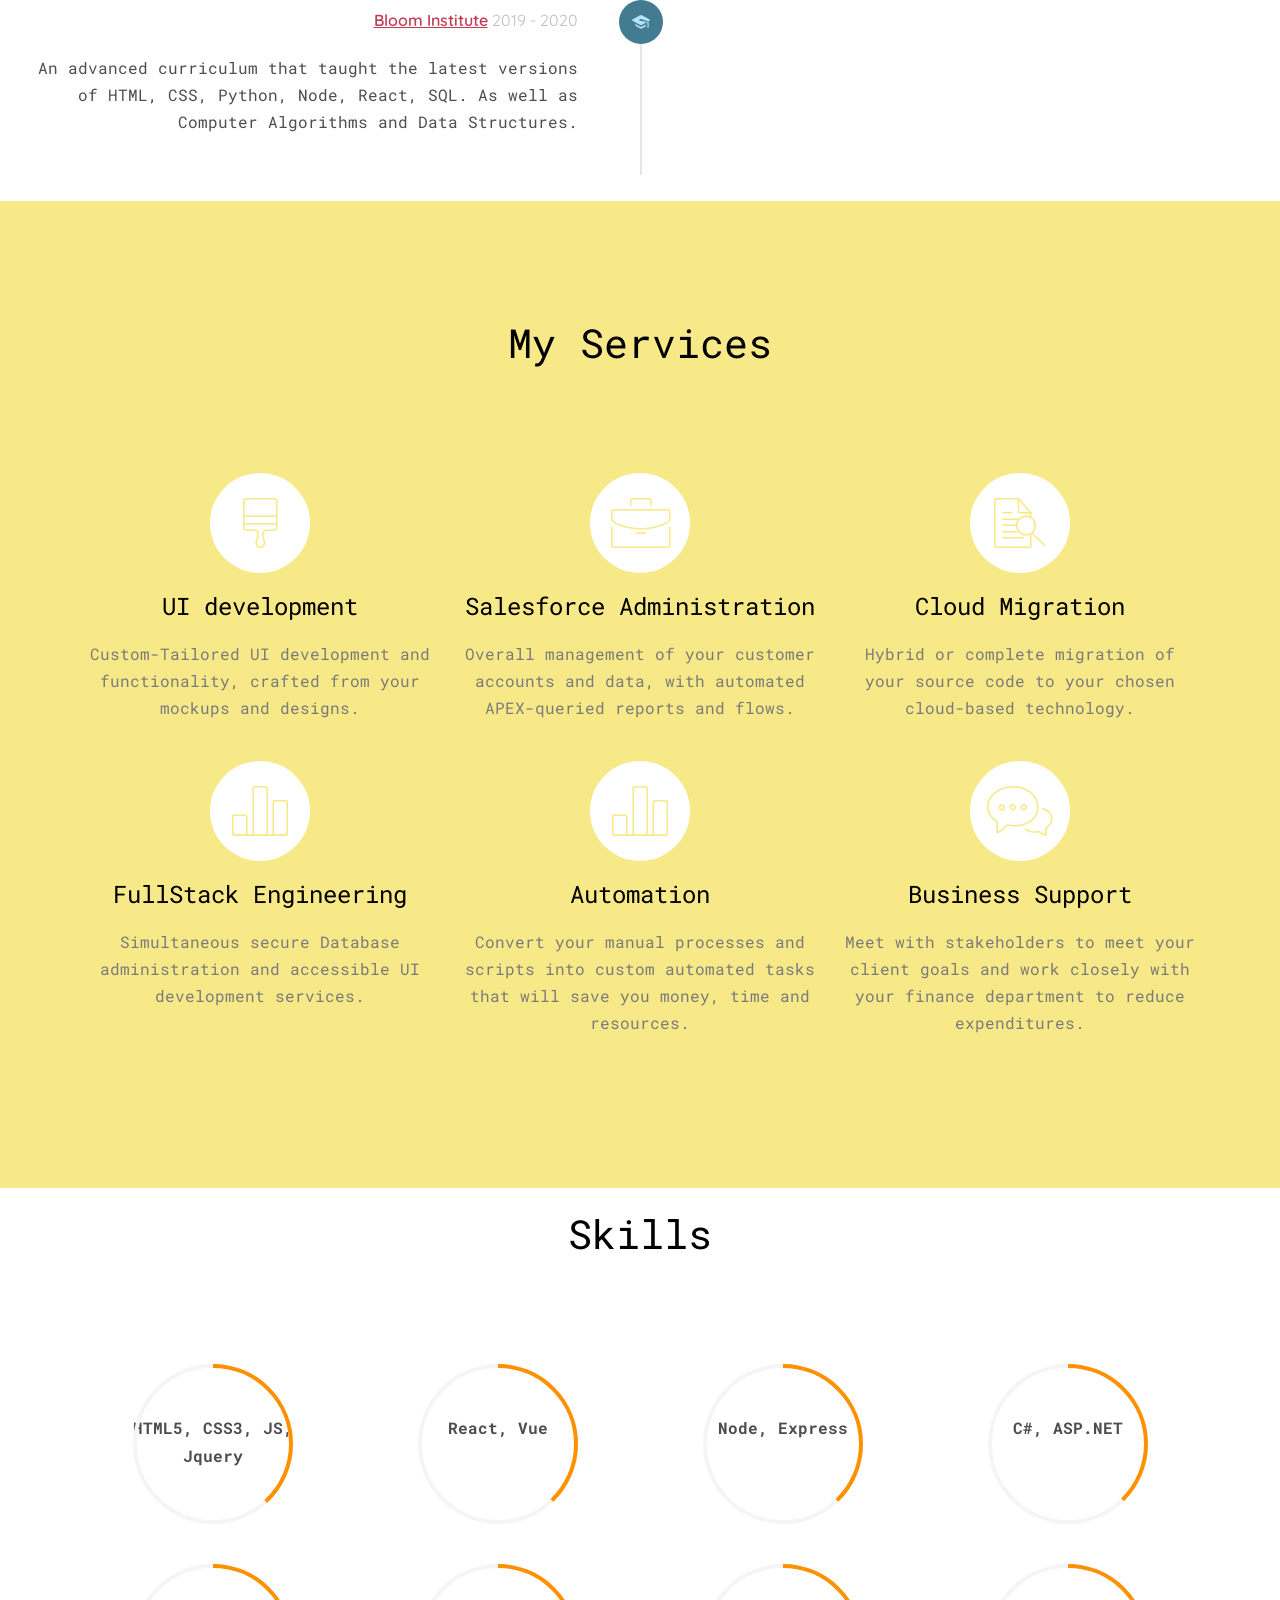
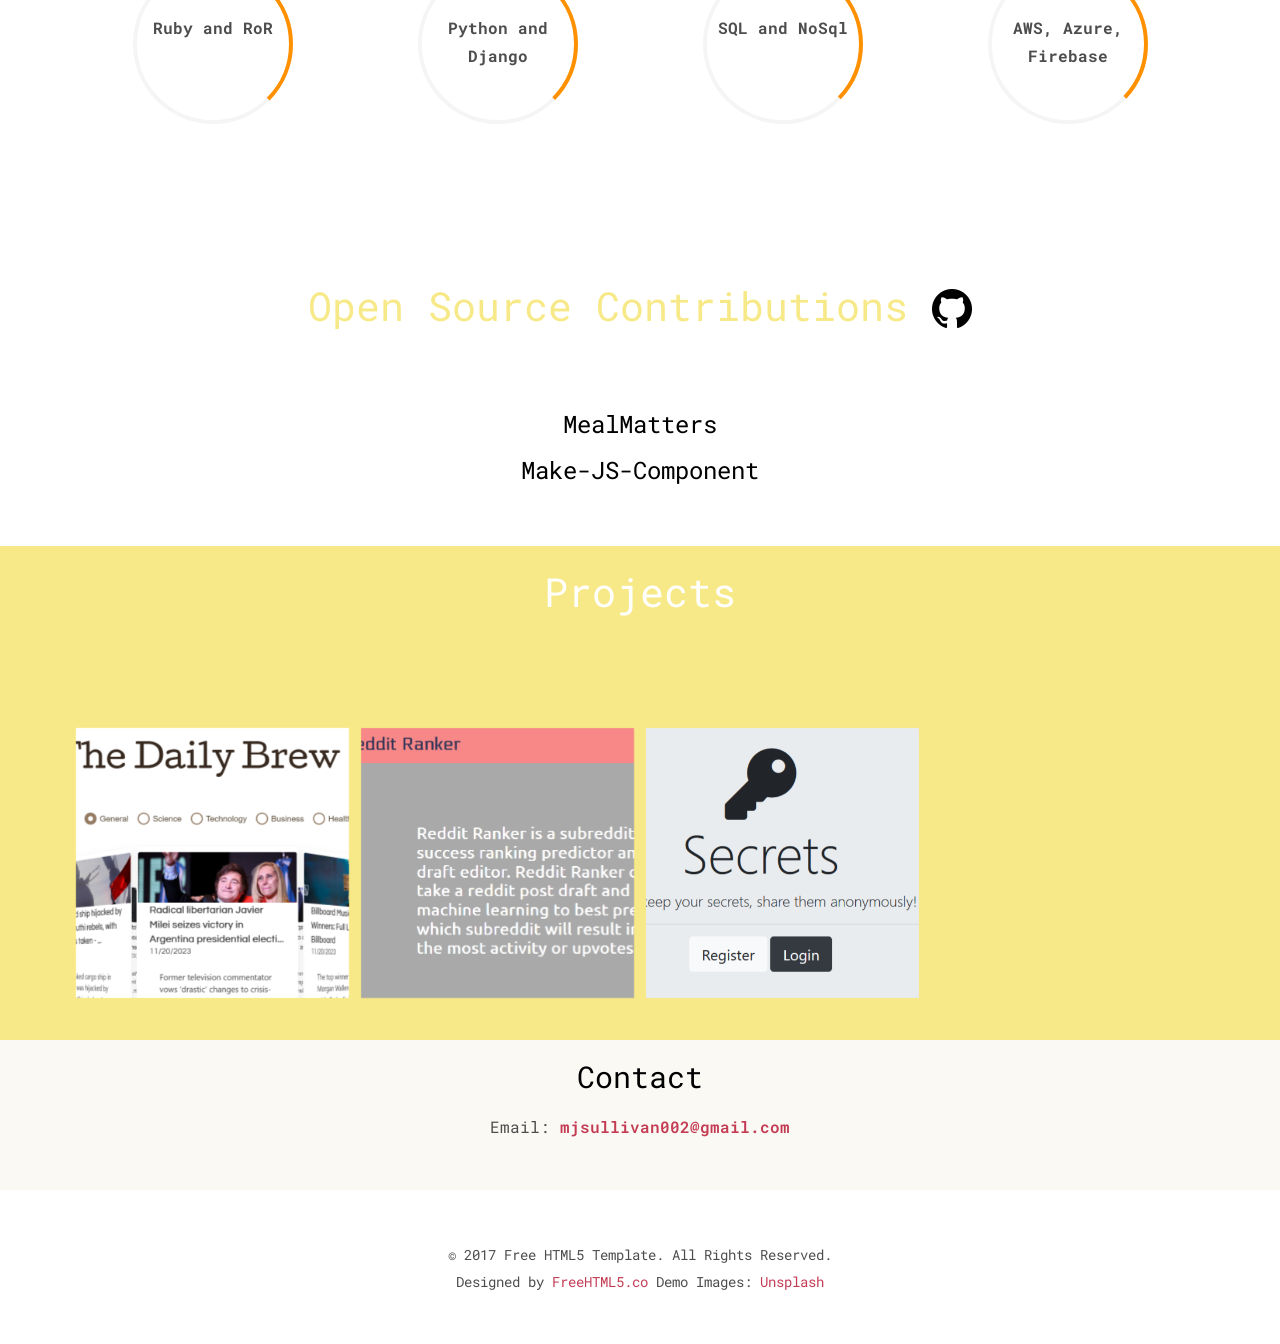
==== commit 75edccee: "spelling correction" ====
--- a/index.html
+++ b/index.html
@@ -120,7 +120,7 @@
               <!--  -->
 
               <p>
-                My journey started in highschool where I took a computer course learning about HTML and CSS. Later, my
+                My journey started in High School where I took a computer course learning about HTML and CSS. Later, my
                 interests grew and I decided to enroll in a programming bootcamp. In 2020, I joined BloomTech (formerly
                 Lambda School) as a full-time student and ended up getting a contract at <a
                   href="https://www.landrumhr.com/" target="_blank">LandrumHR</a> before finishing. From there, I
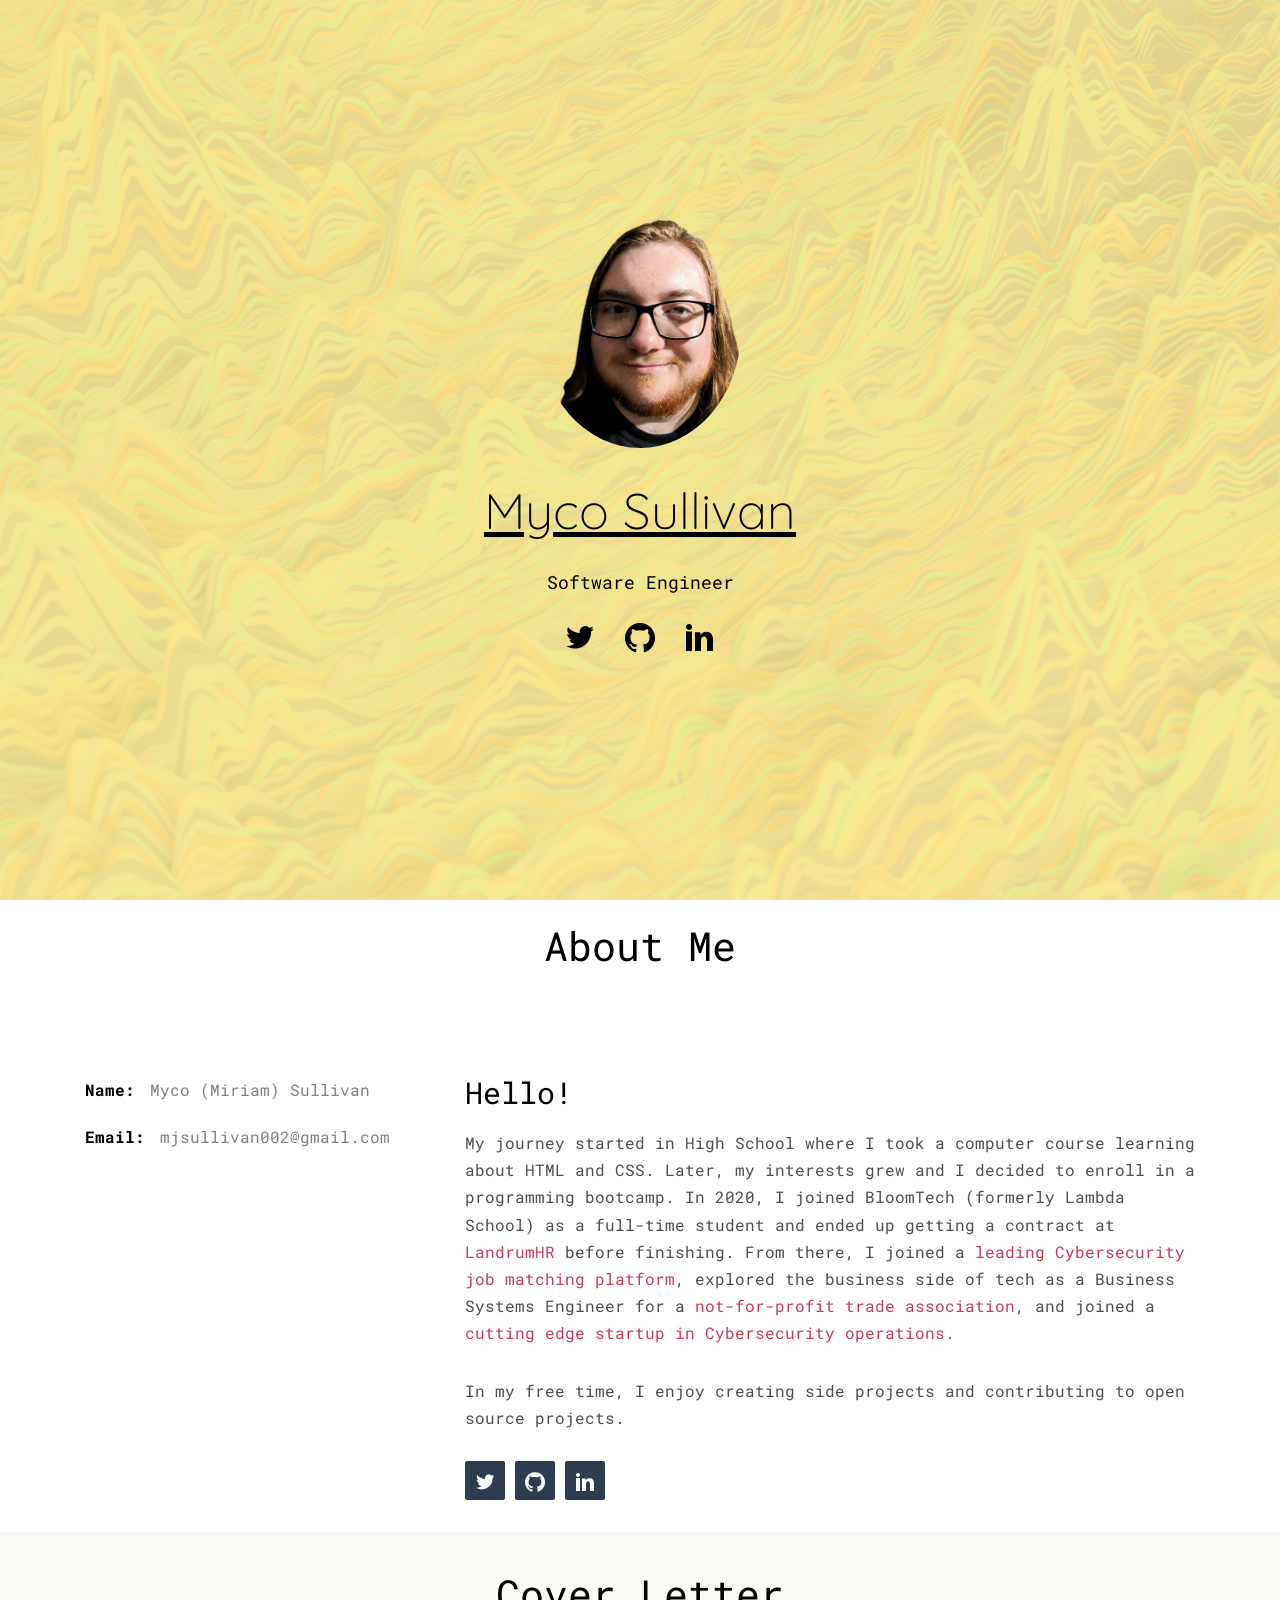
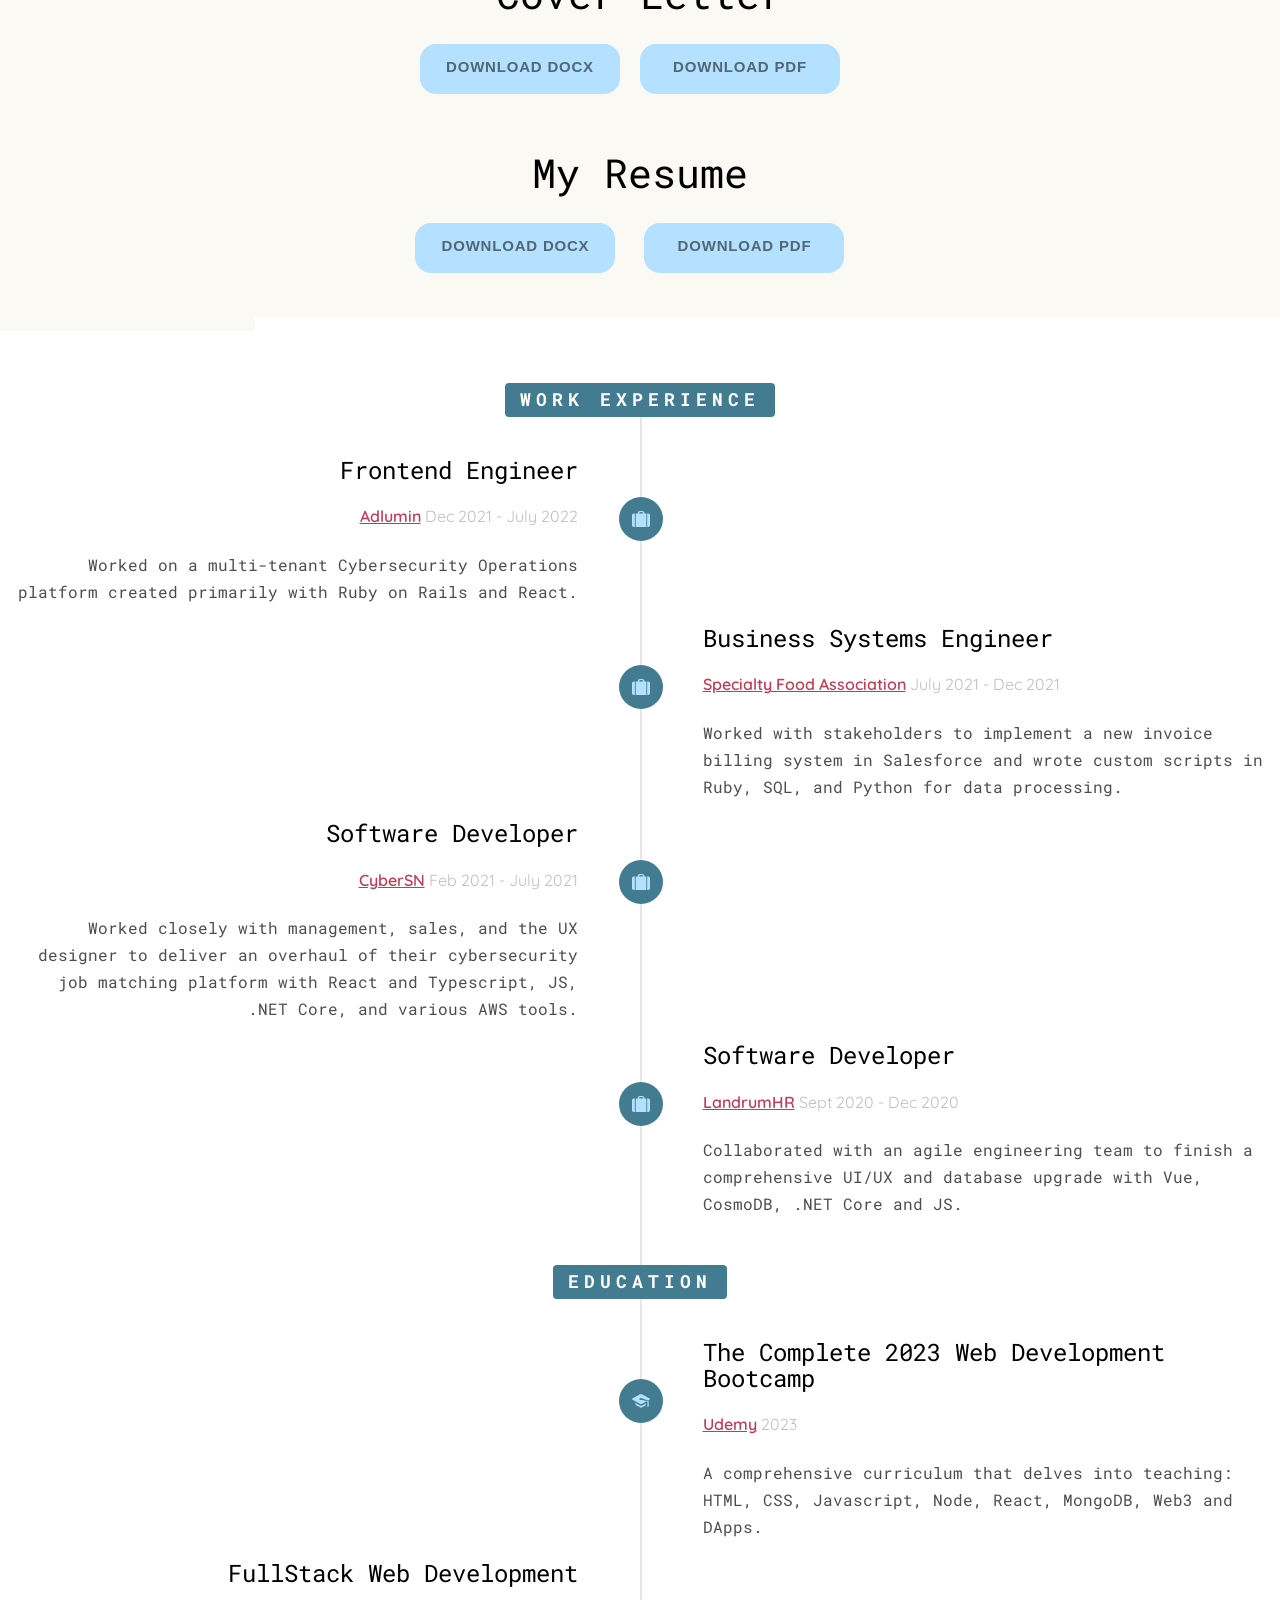
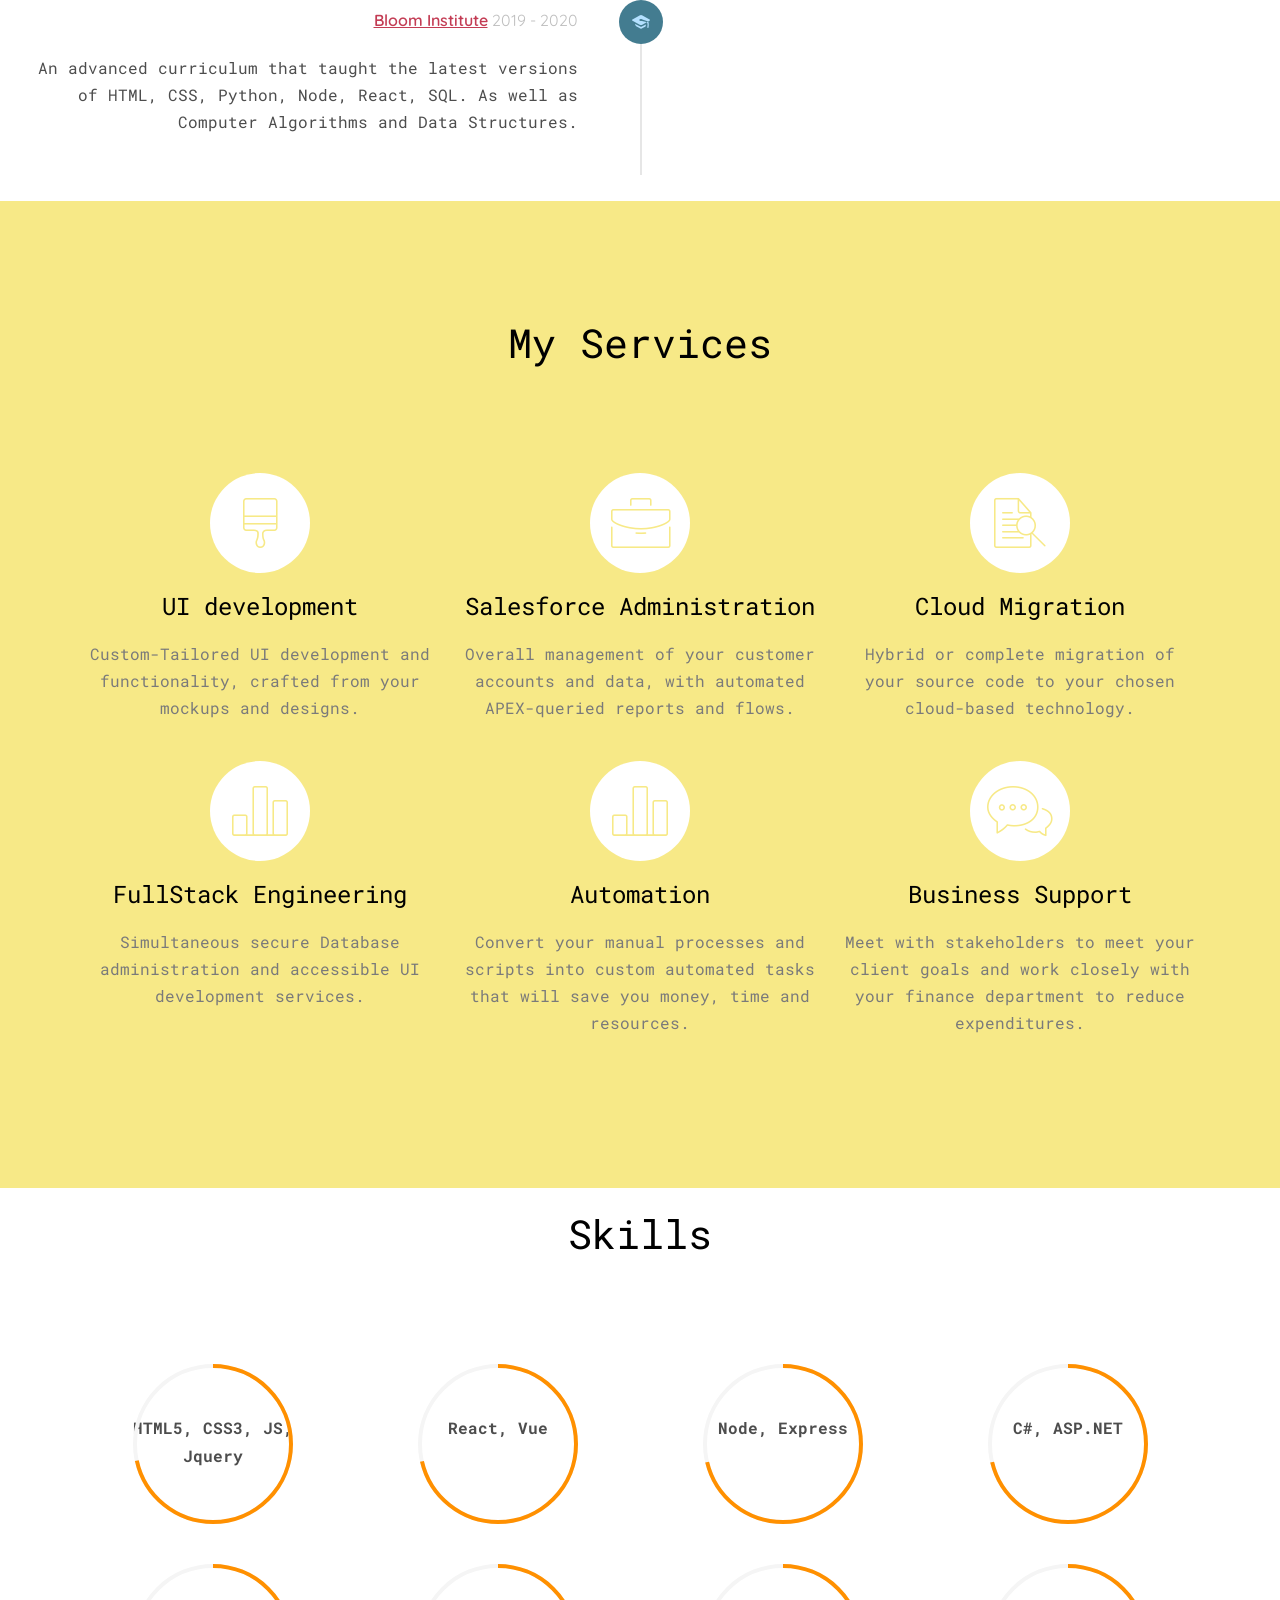
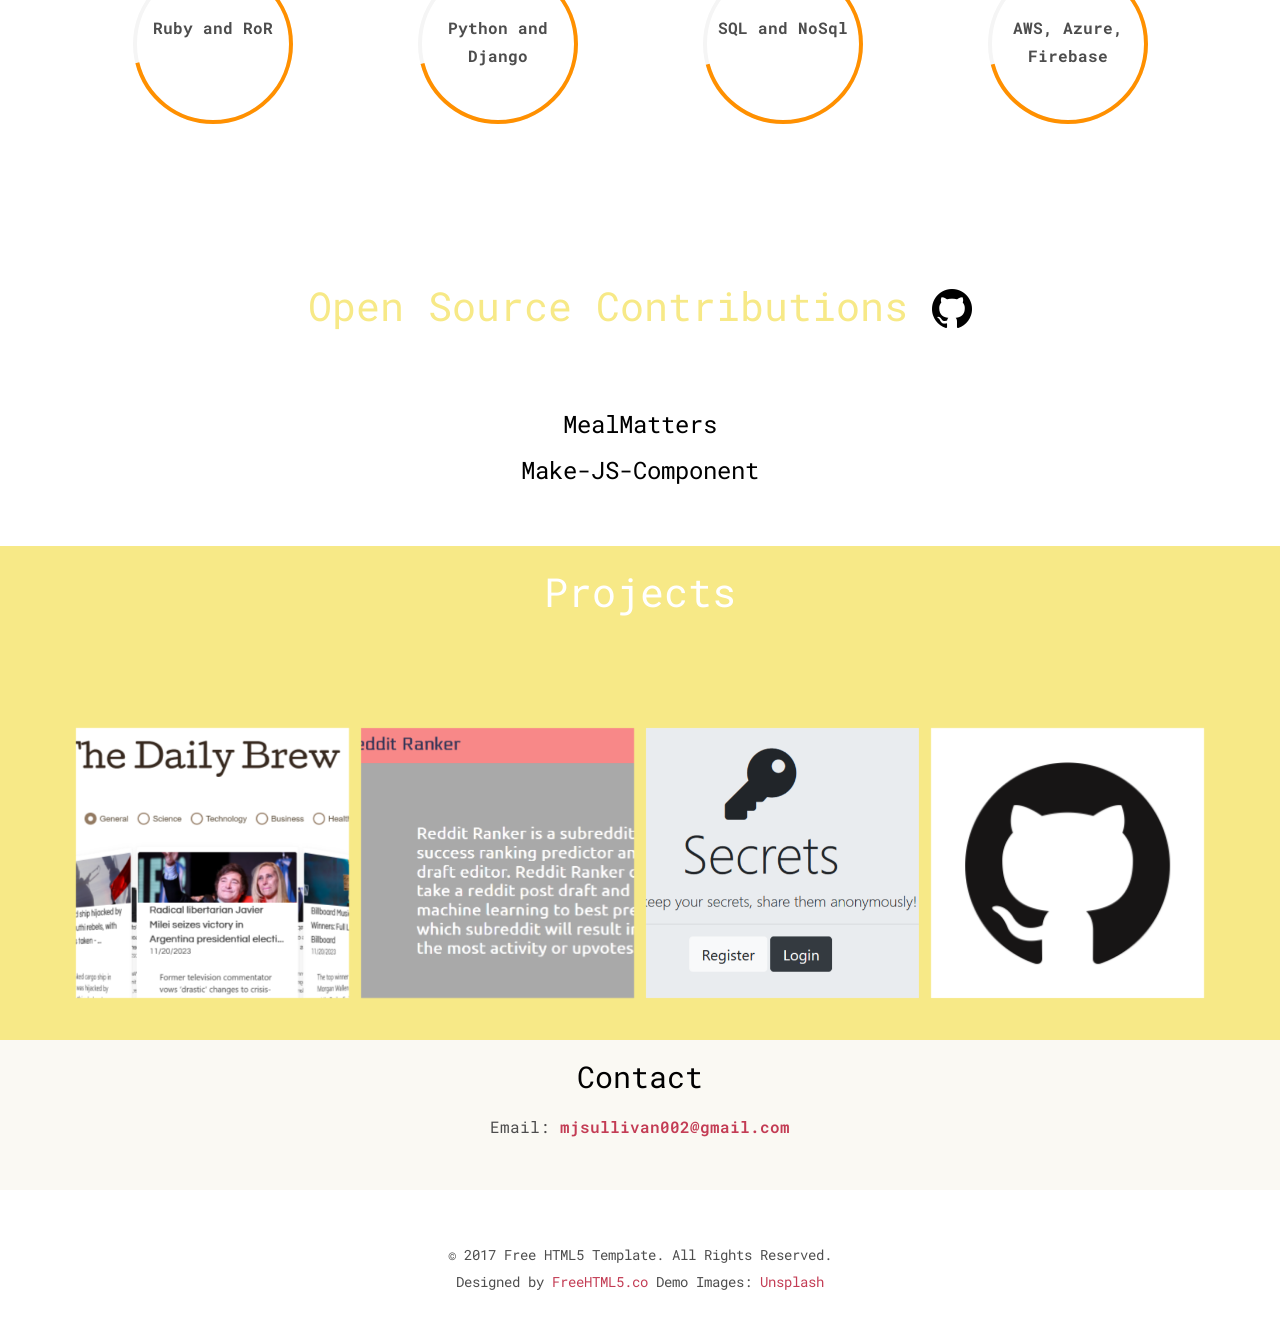
==== commit d769bea3: "change to resumes and coverletters" ====
--- a/index.html
+++ b/index.html
@@ -165,11 +165,11 @@
               <div class="col-md-8 col-md-offset-2 text-center fh5co-heading resume">
                 <h2>My Resume</h2>
                 <span class="container"><a class="downloadBtn" target="_blank"
-                    href="https://mjs001.github.io/portfolio/resume/Miriam-Sullivan-resume-2025-no-phone.docx"
+                    href="https://mjs001.github.io/portfolio/resume/Miriam-Sullivan-resume-no-phone.docx"
                     download="Miriam-Sullivan-resume-2025.docx">Download DOCX</a>
                   <a class="downloadBtn"
-                    href="https://mjs001.github.io/portfolio/resume/Miriam-Sullivan-resume-2025-no-phone.pdf"
-                    target="_blank" download="Miriam-Sullivan-resume-2025-no-phone.pdf">Download PDF</a></span>
+                    href="https://mjs001.github.io/portfolio/resume/Miriam-Sullivan-resume-no-phone.pdf" target="_blank"
+                    download="Miriam-Sullivan-resume-2025-no-phone.pdf">Download PDF</a></span>
               </div>
             </div>
           </div>
